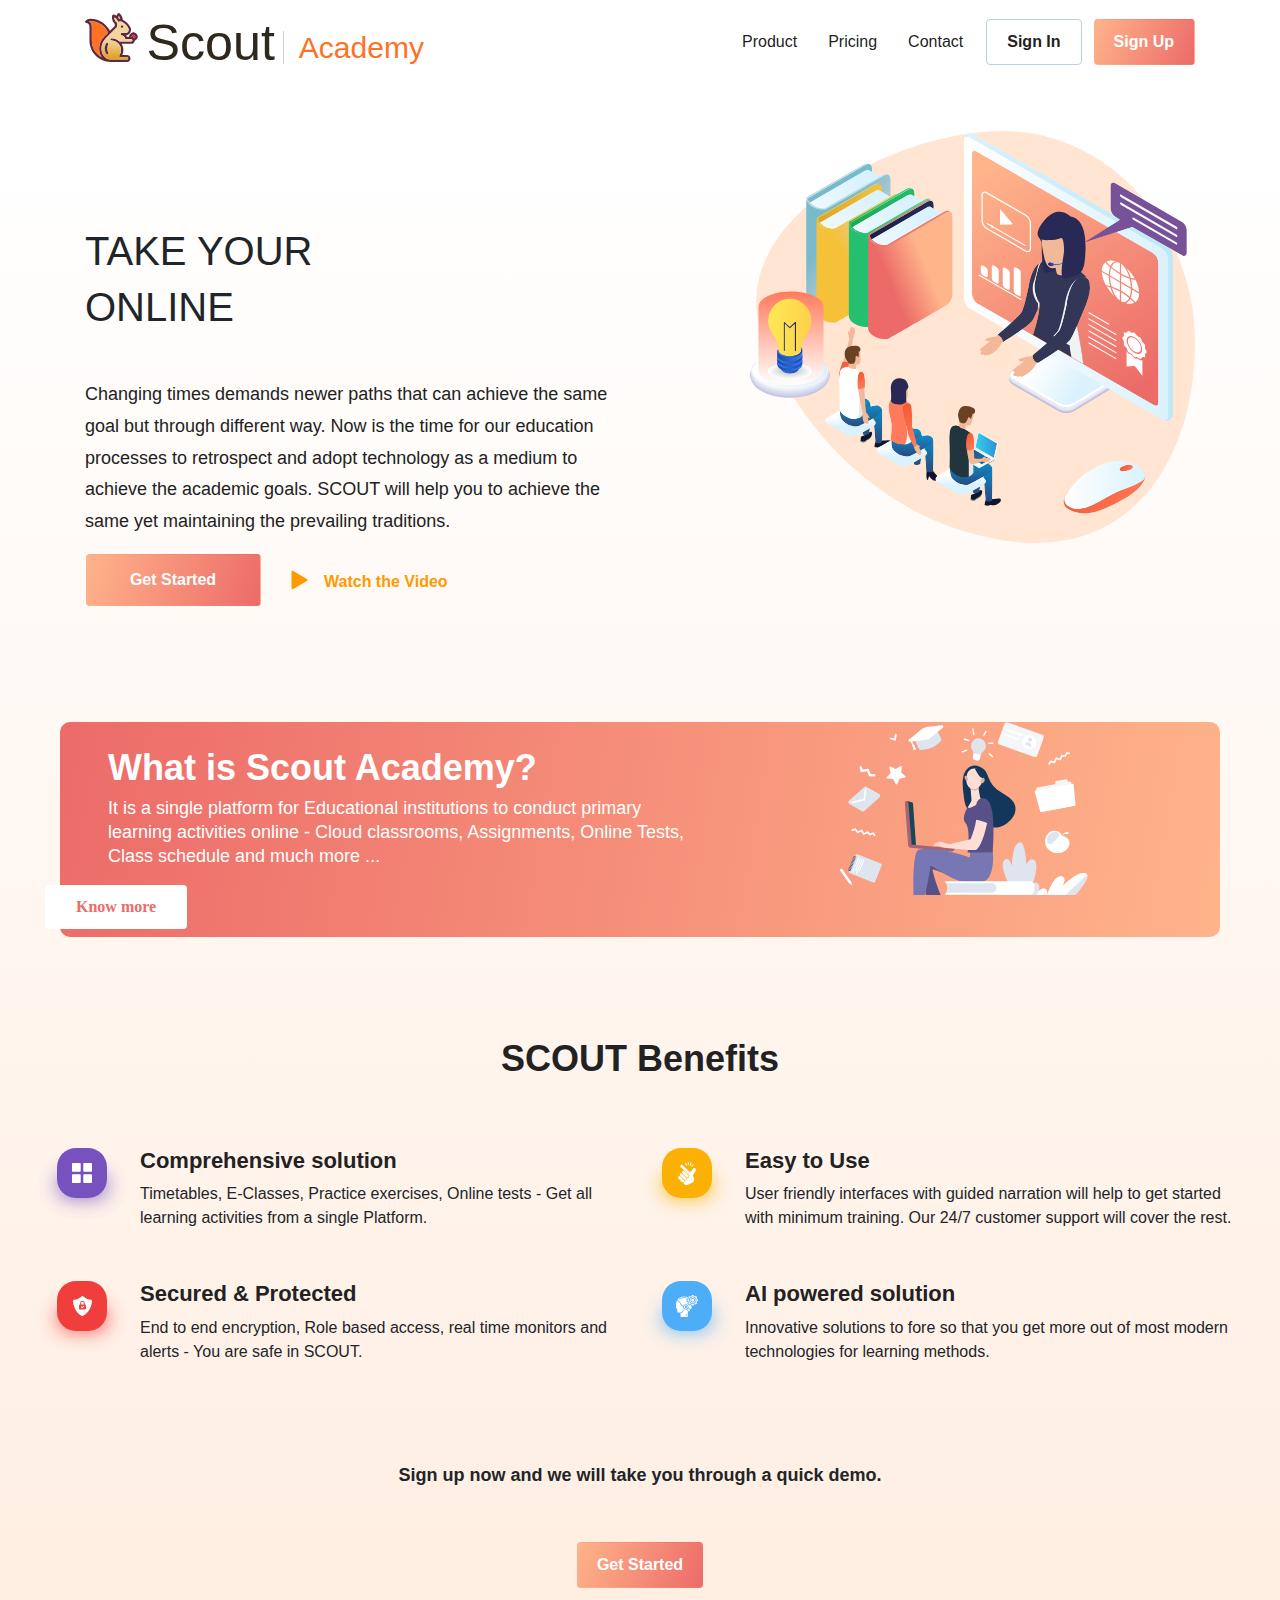
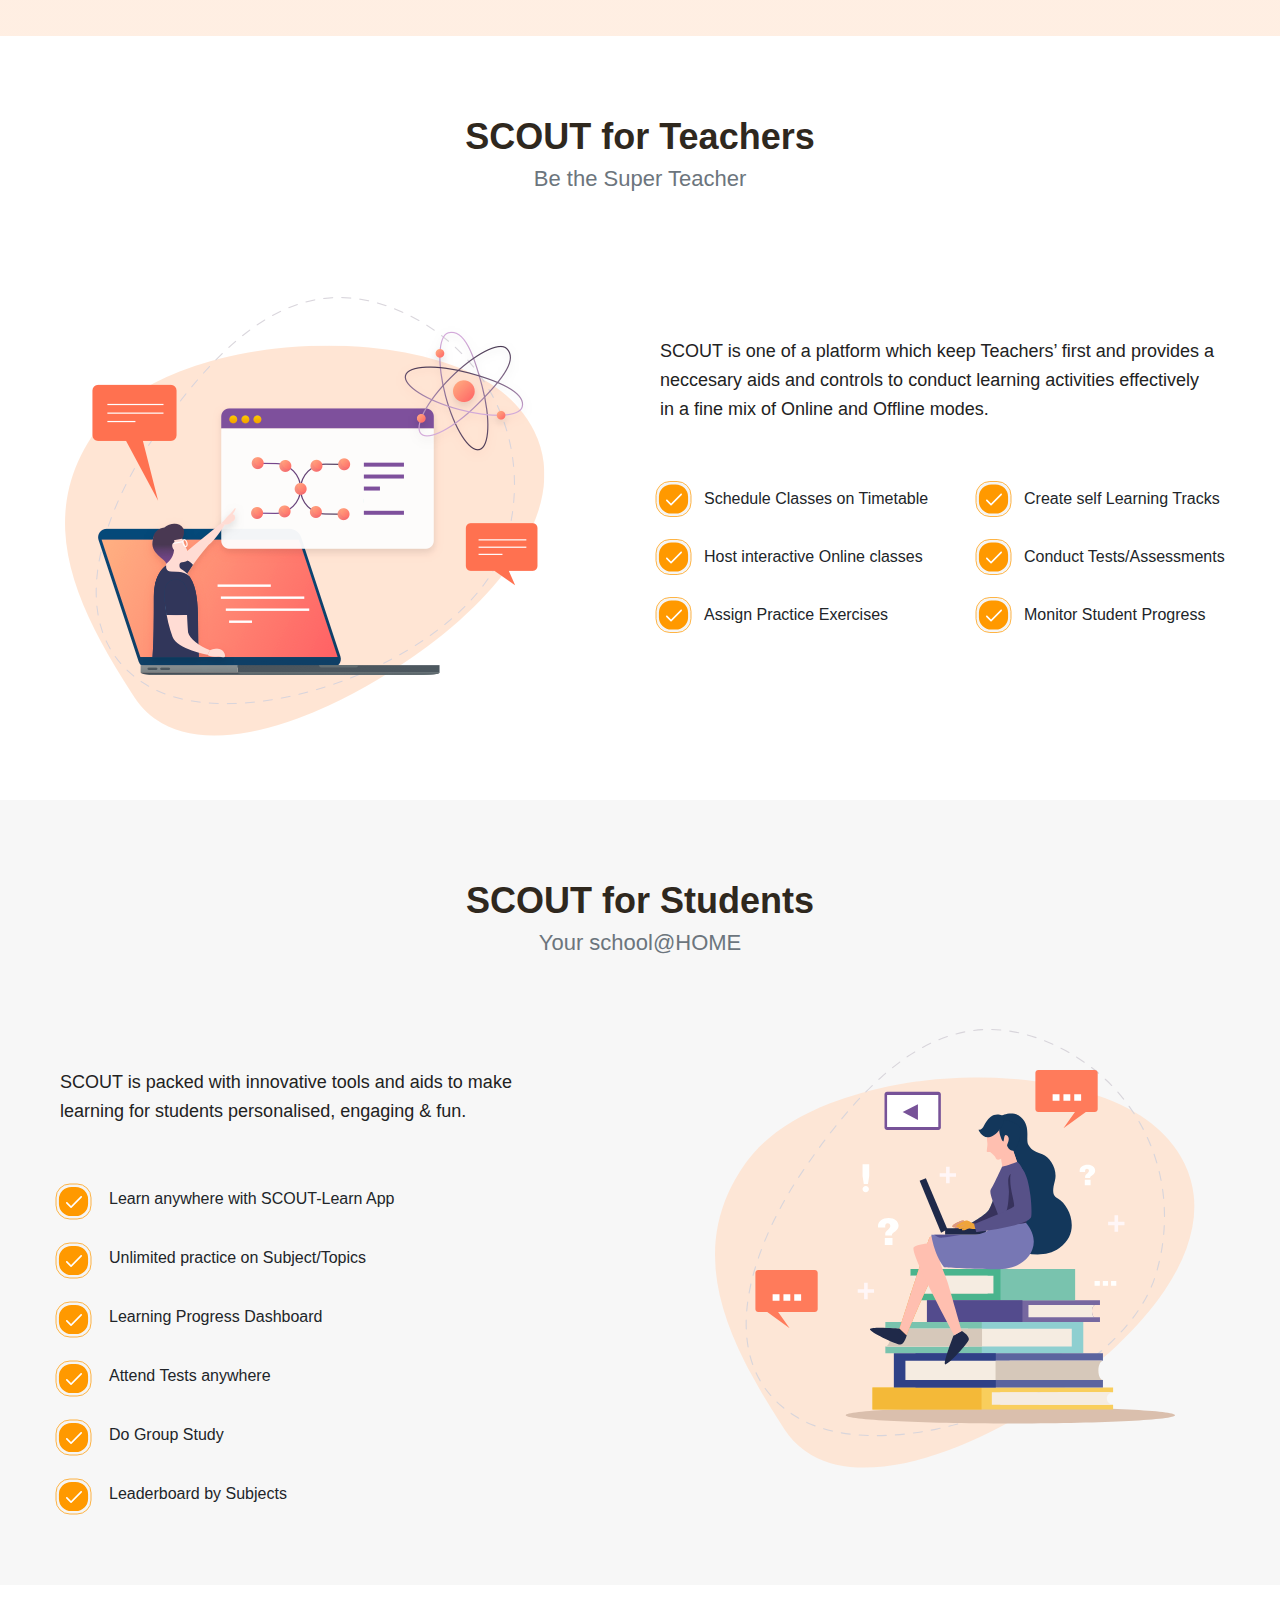
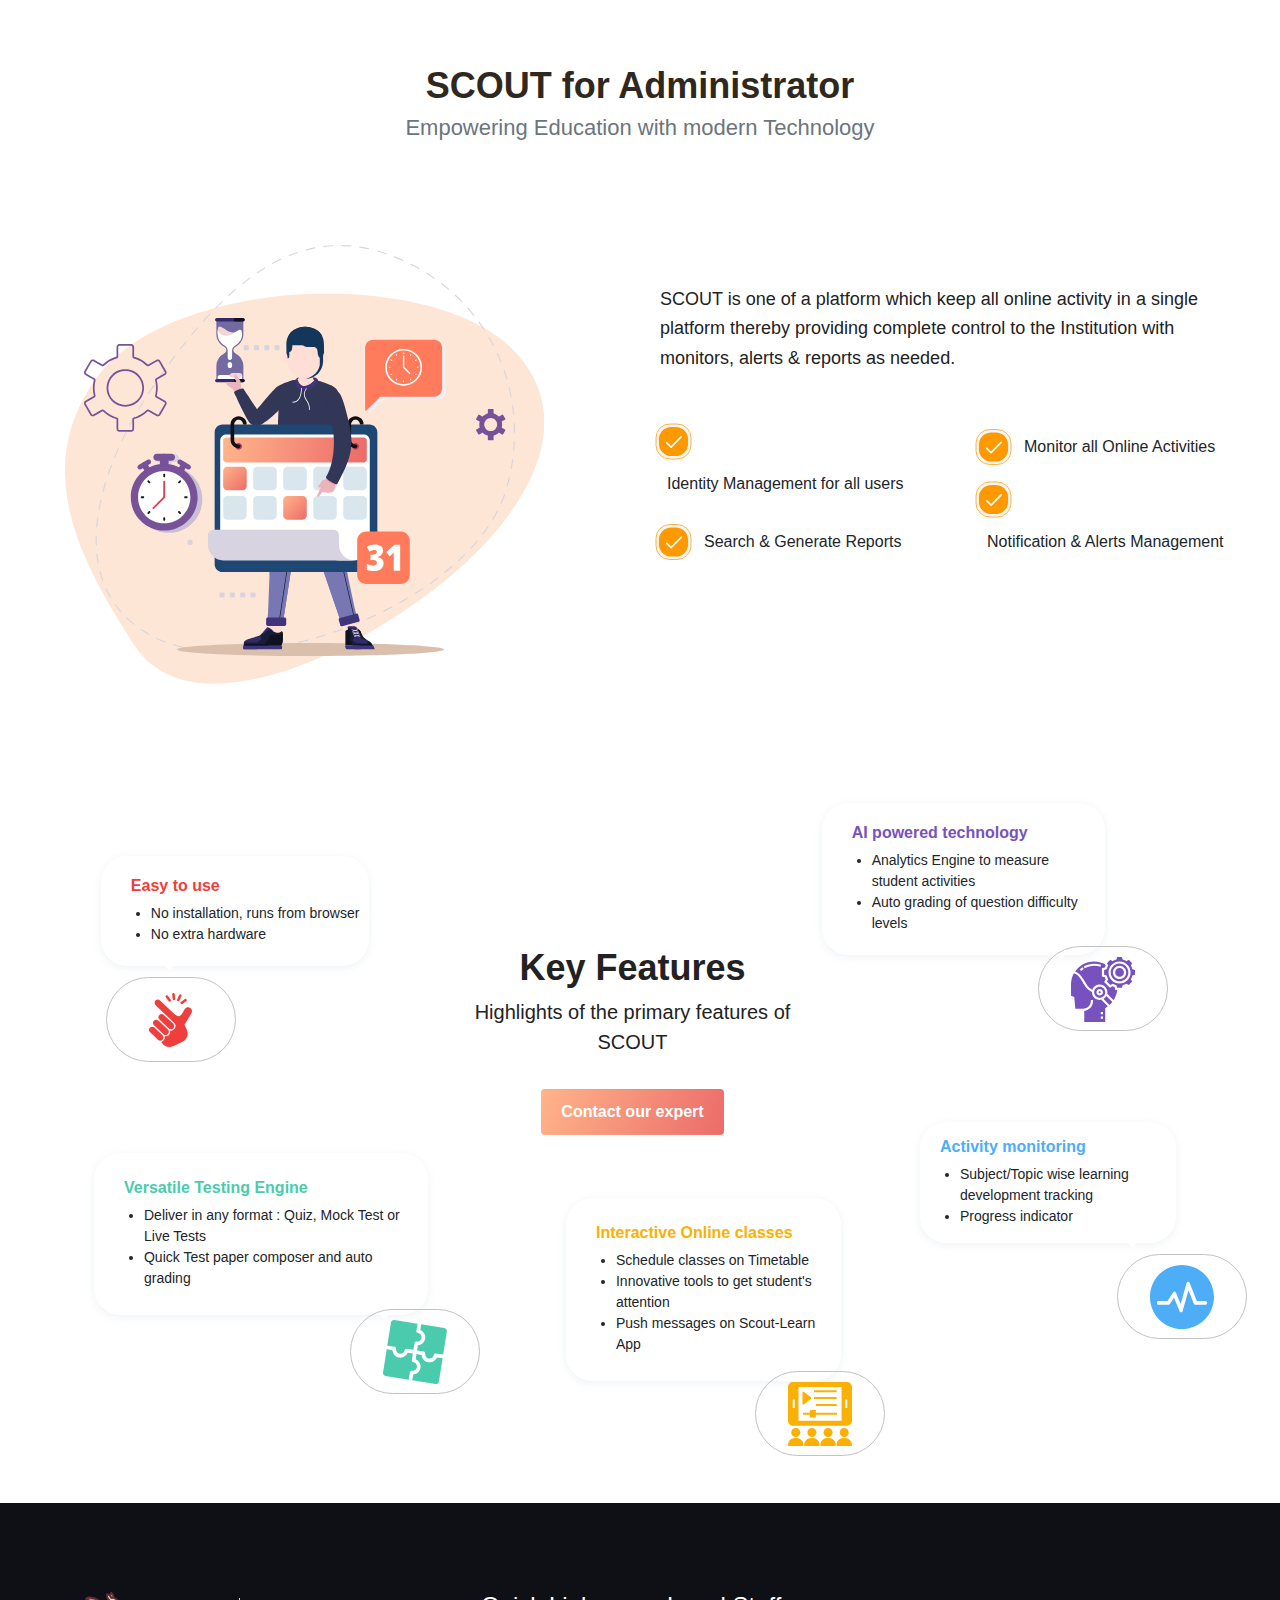
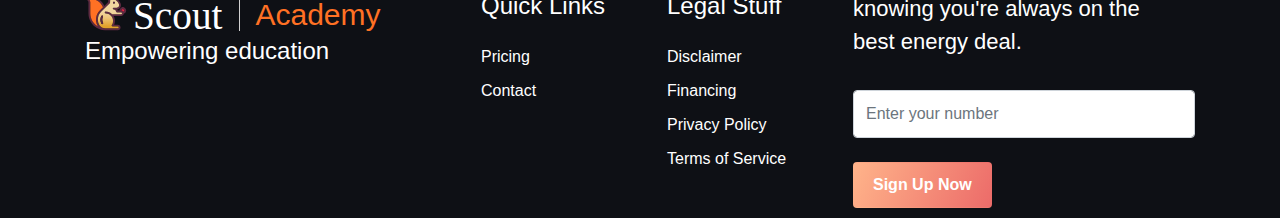
==== index.html @ 5411a320 "Small chnages" ====
<html lang="en">

<head>

  <meta charset="utf-8">
  <meta name="viewport" content="width=device-width, initial-scale=1">
  <link rel="stylesheet" href="https://maxcdn.bootstrapcdn.com/bootstrap/4.4.1/css/bootstrap.min.css">
  <link rel="stylesheet" href="./assets/css/style.css">


  <link rel="stylesheet" href="https://cdnjs.cloudflare.com/ajax/libs/font-awesome/5.13.0/css/all.min.css">
  <!-- <link href="https://fonts.googleapis.com/css?family=Josefin+Sans:100,300,400,600,700&display=swap" rel="stylesheet"> -->
  <link href="https://fonts.googleapis.com/css2?family=Open+Sans&display=swap" rel="stylesheet">
  <link rel="icon" href="./assets/images/logo.svg" type="image/x-icon">
  <script src="https://ajax.googleapis.com/ajax/libs/jquery/3.4.1/jquery.min.js"></script>
  <script src="https://cdnjs.cloudflare.com/ajax/libs/popper.js/1.16.0/umd/popper.min.js"></script>
  <script src="https://maxcdn.bootstrapcdn.com/bootstrap/4.4.1/js/bootstrap.min.js"></script>
  <script src="assets/js/index.js"></script>
  <title>Scout Academy</title>

</head>

<body>
  <div class="container-fluide" contact.html>
    <!-- <nav section start> -->
    <nav class=" navbar navbar-expand-md navbar-light bg-white sticky-top " id="navbar-example2">
      <div class="container">
        <a class="navbar-brand" href="index.html">
          <img class="logo" src="./assets/images/logo.svg">

          <div class="brand-name">Academy</div>
        </a>
        <button class="navbar-toggler" type="button" data-toggle="collapse" data-target="#navbarSupportedContent" aria-controls="navbarSupportedContent" aria-expanded="false" aria-label="Toggle navigation">
          <span class="navbar-toggler-icon"></span>
        </button>
        <div class="collapse navbar-collapse justify-content-end" id="navbarSupportedContent">
          <ul class="navbar-nav text-right">
            <li class="nav-item active">
              <a class="nav-link" href="#">Product</a>
            </li>
            <li class="nav-item active">
              <a class="nav-link" href="#">Pricing</a>
            </li>
            <li class="nav-item active">
              <a class="nav-link" href="contact.html">Contact</a>
            </li>
          </ul>
          <button class="btn btn-sign-in navbar-btn">Sign In</button>
          <button class="btn btn-sign-up navbar-btn">Sign Up</button>
        </div>
      </div>
    </nav>
    <!-- <end of nav section> -->
    <!-- <start of intro> -->
    <section class="online-education-section bg pt-md-5 w-100">
      <div class="container ">
        <div class="row intro-background">
          <div class="col-sm-12 col-md-7 mb-sm-4 pb-sm-4">
            <div class="mt-md-5 mr-md-3 pt-5">
              <h1 class="hedline-container">
                <span class="headline">
                  TAKE YOUR
                  <div class="slidingVertical">
                    <span>CLASSES</span>
                    <span>TEACHERS</span>
                    <span >STUDENTS</span>
                    <span >TESTS</span>
                    <span >ASSESSMENTS</span>
                  </div>

                </span>
              </h1>
              <h1>ONLINE</h1>
              <p class="mt-5  intro-paragraph">
                Changing times demands newer paths that can achieve the
                same goal but through different way. Now is the time for
                our education processes to retrospect and adopt technology
                as a medium to achieve the academic goals.
                SCOUT will help you to achieve the same yet maintaining the
                prevailing traditions.
              </p>
              <div class="row video-link pb-5">
                <button class="btn btn-started navbar-btn ml-3">Get Started</button>
                <img class="play-btn" src="./assets/images/play.svg" alt="...">
                <a class="orange-text pl-3 pt-3" href="#">Watch the Video</a>
              </div>
            </div>

          </div>
          <div class="col-sm-12 col-md-5 ">
            <img class="w-100" src="./assets/images/intro.svg" alt="...">
          </div>
        </div>
      </div>
      <div class="scout-wide-card">
        <div class="row w-100">
          <div class="col-sm-7 col-md-7 pb-2">
            <h4 class="pt-4 heading pl-5">What is Scout Academy?</h4>
            <div class="description pl-5">
              It is a single platform for Educational institutions to conduct primary learning activities online - Cloud classrooms, Assignments, Online Tests, Class schedule and much more ...
            </div>
            <div class="row  pt-3">
              <span></span>
              <button class="btn btn-pricing navbar-btn">Know more</button>
            </div>
          </div>
          <div class="col-sm-5 col-md-5  work-image">
            <img class="center-img" src="./assets/images/work.svg" alt="...">
          </div>
        </div>
      </div>
      <div class="key-benefits">
        <h3 class="key-header">SCOUT Benefits</h3>
        <div class="row w-100 p-50">
          <div class="col-md-6 col-sm-12">
            <div class="row benefits">
              <div class="span4">
                <img class="img-left " src="./assets/images/icon1.svg" alt="..." />
                <div class="content-heading">
                  <h3>Comprehensive solution </h3>
                </div>
                <p>Timetables, E-Classes, Practice exercises, Online tests - Get all learning activities from a single Platform.</p>
              </div>
            </div>
            <div class="row  benefits">
              <div class="span4">
                <img class="img-left" src="./assets/images/icon2.svg" alt="..." />
                <div class="content-heading">
                  <h3>Secured & Protected</h3>
                </div>
                <p>End to end encryption, Role based access, real time monitors and alerts - You are safe in SCOUT.</p>
              </div>
            </div>
          </div>
          <div class="col-md-6 col-sm-12">
            <div class="row benefits">
              <div class="span4">
                <img class="img-left" src="./assets/images/icon3.svg" alt="..." />
                <div class="content-heading">
                  <h3>Easy to Use</h3>
                </div>
                <p>User friendly interfaces with guided narration will help to get started with minimum training. Our 24/7 customer support will cover the rest.</p>
              </div>
            </div>
            <div class="row benefits">
              <div class="span4">
                <img class="img-left" src="./assets/images/icon4.svg" alt="..." />
                <div class="content-heading">
                  <h3>AI powered solution</h3>
                </div>
                <p>Innovative solutions to fore so that you get more out of most modern technologies for learning methods.</p>
              </div>
            </div>
          </div>
        </div>

      </div>
      <div class="text-center">
        <h5 class="one-liner">Sign up now and we will take you through a quick demo.</h5>
      </div>
      <div class="pt-5 pb-5 text-center">
        <button class="btn btn-sign-up border-right-0">Get Started</button>
      </div>
    </section>
    <!-- <end of intro> -->
    <!-- <start of scout for teachers> -->
    <section class="scout-for-teacher p-t-5 w-100 p-b-5">
      <h2 class="section-headline">SCOUT for Teachers</h2>
      <h2 class="text-center text-muted tagline">Be the Super Teacher</h2>
      <div class="align-center pt-5">
        <div class="row pt-5 w-100">
          <div class="col-sm-6 col-md-6 ">
            <img class="stat-img" src="./assets/images/teacher.png" alt="...">
          </div>
          <div class="col-sm-6 col-md-6 ">
            <div class="row">
              <div class="stat-desc">
                SCOUT is one of a platform which keep Teachers’ first and provides a <br />
                neccesary aids and controls to conduct learning activities effectively <br />
                in a fine mix of Online and Offline modes.
              </div>
            </div>

            <div class="row">
              <div class="col-sm-6 col-md-6">
                <div class="row text-center features">
                  <img src="./assets/images/tick.svg" alt="...">
                  <div class="features-prop">Schedule Classes on Timetable</div>
                </div>
                <div class="row text-center features">
                  <img src="./assets/images/tick.svg" alt="...">
                  <div class="features-prop">Host interactive Online classes</div>
                </div>
                <div class="row text-center features">
                  <img src="./assets/images/tick.svg" alt="...">
                  <div class="features-prop">Assign Practice Exercises</div>
                </div>
              </div>
              <div class="col-sm-6 col-md-6">
                <div class="row text-center features">
                  <img src="./assets/images/tick.svg" alt="...">
                  <div class="features-prop">Create self Learning Tracks</div>
                </div>
                <div class="row text-center features">
                  <img src="./assets/images/tick.svg" alt="...">
                  <div class="features-prop">Conduct Tests/Assessments </div>
                </div>
                <div class="row text-center features">
                  <img src="./assets/images/tick.svg" alt="...">
                  <div class="features-prop">Monitor Student Progress</div>
                </div>
              </div>
              </div>
              </br>

            </div>
          </div>
        </div>
    </section>
    <!-- <end of scout for> -->
    <!-- <start scout for student> -->
    <section class="scout-for-student p-t-5 w-100 p-b-5">
      <h2 class="section-headline">SCOUT for Students</h2>
      <h2 class="text-center text-muted tagline">Your school@HOME</h2>
      <div class="align-center pt-3">
        <div class="row pt-5 pl-40 w-100">

          <div class="col-sm-6 col-md-6 ">
            <div class="row">
              <div class="stat-desc">
                SCOUT is packed with innovative tools and aids to make <br />
                learning for students personalised, engaging & fun.
              </div>
            </div>

            <div class="row">
              <div class="col-sm-12 col-md-8">
                <div class="row text-center features">
                  <img src="./assets/images/tick.svg" alt="...">
                  <div class="student-prop">Learn anywhere with SCOUT-Learn App</div>
                </div>
                <div class="row text-center features">
                  <img src="./assets/images/tick.svg" alt="...">
                  <div class="student-prop">Unlimited practice on Subject/Topics</div>
                </div>
                <div class="row text-center features">
                  <img src="./assets/images/tick.svg" alt="...">
                  <div class="student-prop">Learning Progress Dashboard</div>
                </div>
              </div>
              <div class="col-sm-12 col-md-8">
                <div class="row text-center features">
                  <img src="./assets/images/tick.svg" alt="...">
                  <div class="student-prop">Attend Tests anywhere</div>
                </div>
                <div class="row text-center features">
                  <img src="./assets/images/tick.svg" alt="...">
                  <div class="student-prop">Do Group Study</div>
                </div>
                <div class="row text-center features">
                  <img src="./assets/images/tick.svg" alt="...">
                  <div class="student-prop">Leaderboard by Subjects</div>
                </div>
              </div>

            </div>
          </div>
          <div class="col-sm-6 col-md-6 ">
            <img class="stat-img" src="./assets/images/student.svg" alt="...">
          </div>
        </div>
    </section>
    <!-- <end of scout for student> -->
    <!-- <scout for admin> -->
    <section class="scout-for-admin p-t-5 w-100 p-b-5">
      <h2 class="section-headline">SCOUT for Administrator</h2>
      <h2 class="text-center text-muted tagline">Empowering Education with modern Technology</h2>
      <div class="align-center pt-5">
        <div class="row pt-5 w-100">
          <div class="col-sm-6 col-md-6 ">
            <img class="stat-img" src="./assets/images/admin.svg" alt="...">
          </div>
          <div class="col-sm-6 col-md-6 ">
            <div class="row">
              <div class="stat-desc">
                SCOUT is one of a platform which keep all online activity in a single <br />
                platform thereby providing complete control to the Institution with<br />
                monitors, alerts & reports as needed.
              </div>
            </div>

            <div class="row">
              <div class="col-sm-6 col-md-6">
                <div class="row text-center features">
                  <img src="./assets/images/tick.svg" alt="...">
                  <div class="features-prop">Identity Management for all users</div>
                </div>
                <div class="row text-center features">
                  <img src="./assets/images/tick.svg" alt="...">
                  <div class="features-prop">Search & Generate Reports</div>
                </div>

              </div>
              <div class="col-sm-6 col-md-6">
                <div class="row text-center features">
                  <img src="./assets/images/tick.svg" alt="...">
                  <div class="features-prop">Monitor all Online Activities</div>
                </div>
                <div class="row text-center features">
                  <img src="./assets/images/tick.svg" alt="...">
                  <div class="features-prop">Notification & Alerts Management</div>
                </div>
              </div>
            </div>
          </div>
        </div>
    </section>
    <!-- <end of scout for admin> -->
    <!-- <desktop key feature> -->
    <section class="feature-area  d-none d-lg-block d-xl-block">
      <div class="features-background">
        <div class="row w-100 border1">
          <div class="col-sm-4 col-md-4 position-relative">
            <div class="row">
              <div class="feature1">
                <h6 class="head1">Easy to use</h6>
                <ul class="f-14">
                  <li>No installation, runs from browser</li>
                  <li>No extra hardware</li>
                </ul>
                <div class="speech-bubble-ls-arrow"></div>
              </div>
            </div>
            <div class="oval1">
              <img class="img-brain" src="./assets/images/logic.svg" alt="...">
            </div>
          </div>
          <div class="col-sm-4 col-md-4 position-relative">
            <div class="demo">
              <h3 class="demo-header">Key Features</h3>
              <p class="demo-para">Highlights of the primary features of SCOUT</p>
              <div class="pt-3">
                <button class="btn btn-sign-up border-right-0 ">Contact our expert</button>
              </div>
            </div>
          </div>
          <div class="col-sm-4 col-md-4 position-relative">
            <div class="row">
              <div class="feature2">
                <h6 class="head2">AI powered technology</h6>
                <ul class="f-14">
                  <li>Analytics Engine to measure student activities</li>
                  <li>Auto grading of question difficulty levels</li>
                </ul>
                <div class="speech-bubble-ds-arrow"></div>
              </div>
            </div>
            <div class="oval2">
              <img class="oval-img" src="./assets/images/brain.svg" alt="...">
            </div>
          </div>
        </div>
        <div class="row w-100 border1">
          <div class="col-sm-4 col-md-4 position-relative">
            <div class="row">
              <div class="feature3">
                <h6 class="head3">Versatile Testing Engine</h6>
                <ul class="f-14">
                  <li>Deliver in any format : Quiz, Mock Test or Live Tests</li>
                  <li>Quick Test paper composer and auto grading</li>
                </ul>
                <div class="speech-bubble-ds-arrow"></div>
              </div>
            </div>
            <div class="oval3">
              <img class="oval-img" src="./assets/images/puzzle.svg" alt="...">
            </div>
          </div>
          <div class="col-sm-4 col-md-4 position-relative">
            <div class="row">
              <div class="feature4">
                <h6 class="head4">Interactive Online classes</h6>
                <ul class="f-14">
                  <li>Schedule classes on Timetable</li>
                  <li>Innovative tools to get student's attention</li>
                  <li>Push messages on Scout-Learn App</li>
                </ul>
                <div class="speech-bubble-ds-arrow"></div>
              </div>
            </div>
            <div class="oval4">
              <img class="oval-img" src="./assets/images/class.svg" alt="...">
            </div>
          </div>
          <div class="col-sm-4 col-md-4 position-relative">
            <div class="row">
              <div class="feature5">
                <h6 class="head5">Activity monitoring</h6>
                <ul class="f-14">
                  <li>Subject/Topic wise learning development tracking</li>
                  <li>Progress indicator</li>
                </ul>
                <div class="speech-bubble-ds-arrow"></div>
              </div>
            </div>
            <div class="oval5">
              <img class="oval-img" src="./assets/images/monitor.svg" alt="...">
            </div>
          </div>
        </div>

      </div>
    </section>
    <!-- <end of desktop key feature"> -->
    <!-- <only for mobile view> -->
    <section class="feature-area pb-5 d-lg-none d-xl-none">
      <div class="key-features-background">
        <div class="row w-100">
          <div class="col-sm-12 col-md-12">
            <h3 class="demo-header text-center p-4">Key Features</h3>
            <p class="content-para">Highlights of the primary features of SCOUT</p>
            <div>
              <button class="btn btn-sign-up btn-align border-right-0 ">Contact our expert</button>
            </div>
            <div class="row properties">
              <div class="col-sm-12">
                <img class="img-brain" src="./assets/images/logic.svg" alt="...">
              </div>
              <div class="col-sm-12">
                <h6 class="head1 text-center">Easy to use</h6>
                <ul class="">
                  <li>No installation, runs from browser</li>
                  <li>No extra hardware</li>
                  <li>24/7 Online support</li>
                </ul>
              </div>
            </div>
            <div class="row properties">
              <div class="col-sm-12">
                <img class="img-brain" src="./assets/images/puzzle.svg" alt="...">
              </div>
              <div class="col-sm-12">
                <h6 class="head3 text-center">Versatile Testing Engine</h6>
                <ul>
                  <li>Multi-format tests : Quiz, Mock, Live</li>
                  <li>Quick Test paper composer</li>
                  <li>Auto grading of Tests</li>
                </ul>
              </div>
            </div>
            <div class="row properties">
              <div class="col-sm-12">
                <img class="img-brain" src="./assets/images/class.svg" alt="...">
              </div>
              <div class="col-sm-12">
                <h6 class="head4 text-center">Comprehensive Online classes</h6>
                <ul>
                  <li>Schedule classes on Timetable</li>
                  <li>Class reminders</li>
                  <li>Attention monitoring</li>
                  <li>End to End encryption</li>
                </ul>
              </div>
            </div>
            <div class="row properties">
              <div class="col-sm-12">
                <img class="img-brain" src="./assets/images/monitor.svg" alt="...">
              </div>
              <div class="col-sm-12">
                <h6 class="head5 text-center">Activity monitoring</h6>
                <ul>
                  <li>Student Activity Monitor</li>
                  <li>Progress indicator</li>
                  <li>Alerts on Updates</li>
                </ul>
              </div>
            </div>
            <div class="row properties">
              <div class="col-sm-12">
                <img class="img-brain" src="./assets/images/brain.svg" alt="...">
              </div>
              <div class="col-sm-12">
                <h6 class="head2 text-center">AI powered technology</h6>
                <ul>
                  <li>Analytics Engine to measure student activities</li>
                  <li>Auto grading of question difficulty levels</li>
                </ul>
              </div>
            </div>

          </div>
        </div>
      </div>
    </section>
    <!-- <end of mobile view key feature> -->
    <!-- <footer section> -->
    <section class="footer">
      <div class="footer-background">
        <div class="container">
          <div class="row footer-row">
            <div class="col-sm-4 col-md-4 pb-3">
              <img src="./assets/images/footer-logo.svg" alt="...">
              <div class="footer-brand-name">Academy</div>
              <h4 class="text-white ">Empowering education</h4>
            </div>
            <div class="col-sm-8 col-md-8">
              <div class="row pl-3">
                <div class="col-sm-4 col-md-3">
                  <h4 class="text-white ">Quick Links</h4>
                  <ul class="list-group mt-4">
                    <li class=" d-flex  align-items-center text-white footer-link">
                      <a href="index.html">Pricing</a>
                    </li>
                    <li class=" d-flex  align-items-center text-white footer-link">
                      <a href="index.html">Contact</a>
                    </li>
                  </ul>
                </div>
                <div class="col-sm-4 col-md-3">
                  <h4 class="text-white ">Legal Stuff</h4>
                  <ul class="list-group mt-4">
                    <li class=" d-flex  align-items-center text-white footer-link">
                      <a href="index.html">Disclaimer</a>
                    </li>
                    <li class=" d-flex  align-items-center text-white footer-link">
                      <a href="index.html">Financing</a>
                    </li>
                    <li class=" d-flex  align-items-center text-white footer-link">
                      <a href="index.html">Privacy Policy</a>
                    </li>
                    <li class=" d-flex  align-items-center text-white footer-link">
                      <a href="index.html">Terms of Service</a>
                    </li>

                  </ul>
                </div>
                <div class="col-sm-4 col-md-6">
                  <p class="text-white footer-quote">
                    knowing you're always on the
                    <br />
                    best energy deal.
                  </p>
                  <div class="pt-3">
                    <input type="text" id="number" name="phone_no" class="form-control " maxlength="10" pattern="[7-9]{1}[0-9]{9}" placeholder="Enter your number" required="">
                  </div>
                  <div class="pt-4">
                    <button class="btn btn-sign-up border-right-0">Sign Up Now</button>
                  </div>
                </div>
              </div>
            </div>

          </div>
        </div>

      </div>
    </section>
    <!-- <end of footer section> -->
  </div>
  <!-- <end of container fluid> -->
</body>


</html>
---- assets/css/style.css ----
.overflow {
  .overflow-x: hidden;
}

.logo {
  height: 50px;
  object-fit: contain;
  /* padding-left: 164px; */
}

.brand-name {
  font-weight: normal;
  font-size: 30px;
  color: #ff7124;
  display: inline;
  vertical-align: text-top;
  padding-left: 15px;
  border-left: 1px solid #d0d0d0;

}

.nav-item {
  padding-right: 15px;
  color: #222222;
  font-size: 16px;
}

.nav-item a:hover {
  font-weight: bold;
  border-bottom: 2.5px solid #ee7b6f;
  border-radius: 1.5px;
}
.headline{
  font-size: 2.5rem;
}
/* .slidingVertical {
  display: inline-block;
  text-align: left;
  position: relative;
} */
.slidingVertical{
	display: inline;
	text-indent: 8px;
}
.rolled {
  animation: topToBottom 10s linear infinite 0s;
  /* animation-duration: 10s; */
  transition-timing-function: linear;
  color: #ff7124;
}
.unrolled {
  animation: topToBottom 10s linear infinite 0s;
  display: none;
  transition-timing-function: linear;
}

.slidingVertical span{
	animation: topToBottom 12.5s linear infinite 0s;
	-ms-animation: topToBottom 12.5s linear infinite 0s;
	-webkit-animation: topToBottom 12.5s linear infinite 0s;
	color: #ff7124;
	opacity: 0;
	overflow: hidden;
	position: absolute;
}
.slidingVertical span:nth-child(2){
	animation-delay: 2.5s;
	-ms-animation-delay: 2.5s;
	-webkit-animation-delay: 2.5s;
}
.slidingVertical span:nth-child(3){
	animation-delay: 5s;
	-ms-animation-delay: 5s;
	-webkit-animation-delay: 5s;
}
.slidingVertical span:nth-child(4){
	animation-delay: 7.5s;
	-ms-animation-delay: 7.5s;
	-webkit-animation-delay: 7.5s;
}
.slidingVertical span:nth-child(5){
	animation-delay: 10s;
	-ms-animation-delay: 10s;
	-webkit-animation-delay: 10s;
}

/*topToBottom Animation*/
@-moz-keyframes topToBottom{
	0% { opacity: 0; }
	5% { opacity: 0; -moz-transform: translateY(-50px); }
	10% { opacity: 1; -moz-transform: translateY(0px); }
	25% { opacity: 1; -moz-transform: translateY(0px); }
	30% { opacity: 0; -moz-transform: translateY(50px); }
	80% { opacity: 0; }
	100% { opacity: 0; }
}
@-webkit-keyframes topToBottom{
	0% { opacity: 0; }
	5% { opacity: 0; -webkit-transform: translateY(-50px); }
	10% { opacity: 1; -webkit-transform: translateY(0px); }
	25% { opacity: 1; -webkit-transform: translateY(0px); }
	30% { opacity: 0; -webkit-transform: translateY(50px); }
	80% { opacity: 0; }
	100% { opacity: 0; }
}
@-ms-keyframes topToBottom{
	0% { opacity: 0; }
	5% { opacity: 0; -ms-transform: translateY(-50px); }
	10% { opacity: 1; -ms-transform: translateY(0px); }
	25% { opacity: 1; -ms-transform: translateY(0px); }
	30% { opacity: 0; -ms-transform: translateY(50px); }
	80% { opacity: 0; }
	100% { opacity: 0; }
}
.btn-sign-in {
  padding: 10px 20px;
  /* height: 46px; */
  border-radius: 4px;
  border: solid 1px #bcd0e5;
  font-weight: 600;
  font-size: 16px;
  color: #222222;
  margin-right: 12px;
  text-align: center;
}

.btn-sign-up {
  padding: 10px 20px;
  /* height: 46px; */
  border-radius: 4px;
  color: #ffffff;
  font-size: 16px;
  font-weight: 600;
  background-image: linear-gradient(113deg, #ffb48a, #ec6b69 100%);
  border-left: unset;
}

.btn-sign-up:hover {
  color: #ffffff;
}

.intro {
  font-size: 40px;
  font-weight: bold;
  font-stretch: normal;
  font-style: normal;
  line-height: 1.35;
  letter-spacing: normal;
  color: #222222
}

.intro-paragraph {
  font-size: 18px;
  line-height: 1.76;
  color: #222222;
  width: 85%;
}

.font-18 {
  font-size: 18px;
}

.btn-started {
  width: 175px;
  height: 52px;
  border-radius: 4px;
  background-image: linear-gradient(107deg, #ffb48a, #ec6b69);
  color: #ffffff;
  text-align: center;
  border-left: unset;
  font-weight: 600;
}

.play-btn {
  padding-left: 30px;
}

.orange-text {
  color: #ff9900;
  font-size: 16px;
  font-weight: 600;
}

.video-link a {
  color: #ff9900;
}

.w-100 {
  width: 100%
}

.intro-background {
  padding-bottom: 20px;
}

.bg {
  background-image: linear-gradient(0deg, rgba(255, 229, 210, 0.63) 4%, rgba(255, 244, 229, 0) 96%);
}

.scout-wide-card {
  border-radius: 10px;
  background-image: linear-gradient(280deg, #ffb48a, #ec6b69);
  margin: 0 60px;
}

.p-md-106 {
  padding: 0 106px;
  width: 100%;
}

.heading {
  font-size: 36px;
  font-weight: 800;
  color: #ffffff;
}

.description {
  font-size: 18px;
  color: #ffffff;
  line-height: 1.33;
  font-weight: normal;
}

.short-desc {
  color: #ffffff;
  font-size: 18px;
  font-weight: 600;
  padding-left: 3.75rem;
  padding-top: 0.5rem;
}

.btn-pricing {
  /* height: 44px; */
  padding: 12px 30px;
  font-family: OpenSans;
  font-size: 16px;
  font-weight: bold;
  font-stretch: normal;
  font-style: normal;
  line-height: normal;
  letter-spacing: normal;
  color: #ec6c69;
  background-color: #ffffff;
}

.center-img {
  display: block;
  margin-left: auto;
  margin-right: auto;
  width: 55%;
}

.pt-15 {
  padding-top: 15rem;
}
.tagline{
  font-size: 22px;
}
.section-headline {
  font-size: 36px;
  font-weight: bold;
  font-stretch: normal;
  font-style: normal;
  line-height: normal;
  letter-spacing: normal;
  text-align: center;
  color: #2f281e;
}

.align-center {
  text-align: center;
}

.switch {
  position: relative;
  display: inline-block;
  width: 441px;
  height: 41px;
  /* border-radius: 0.188rem;
  border: solid 0.063rem #b3b3b3; */
}

.switch input {
  opacity: 0;
  width: 0;
  height: 0;
  display: none;
}

.slider {
  position: absolute;
  cursor: pointer;
  top: 0;
  left: 0;
  right: 0;
  bottom: 0;
  background-color: #ffffff;
  -webkit-transition: .4s;
  transition: .4s;
  box-shadow: 0 2px 10px 0 rgba(0, 0, 0, 0.1);
  border-radius: 20.5px;
}

.slider:before {
  position: absolute;
  content: "TEACHERS";
  height: 100%;
  width: 55%;
  text-align: center;
  right: 50%;
  background-image: linear-gradient(101deg, #efbfd5, #9d61fd 100%);
  -webkit-transition: .4s;
  transition: .4s;
  color: #ffffff;
  font-size: 16px;
  font-weight: 500;
  border-radius: 20.5px;
  padding-top: 10px;
}

input:checked+.slider {
  background-color: #ffffff;
  box-shadow: 0 2px 10px 0 rgba(0, 0, 0, 0.1);
  /* box-shadow: 0 2px 10px 0 rgba(0, 0, 0, 0.1); */
}

input:focus+.slider {
  box-shadow: 0 2px 10px 0 rgba(0, 0, 0, 0.1);
}

input:checked+.slider:before {
  -webkit-transform: translateX(221px);
  -ms-transform: translateX(221px);
  transform: translateX(221px);
}

.slider:after {
  content: 'STUDENTS';
  color: black;
  display: block;
  position: absolute;
  transform: translate(50%, 50%);
  top: -1;
  left: 50%;
  font-size: 16px;
  text-align: center;
  font-family: Verdana, sans-serif;
  color: #222222;
  border-radius: 20.5px;
  font-weight: 500;
}

input:checked+.slider:after {
  content: 'STUDENTS';
  top: 0;
  left: 5%;
  font-size: 16px;
  font-weight: 500;
  border-radius: 20.5px;
}

input:checked+.slider:before {
  content: 'TEACHERS';
  color: #ffffff;
}

/* Rounded sliders */
.slider.round {
  border-radius: 20.5px;
  box-shadow: 0 2px 10px 0 rgba(0, 0, 0, 0.1);
}

.slider.round:before {
  border-radius: 20.5px;
  box-shadow: 0 2px 10px 0 rgba(0, 0, 0, 0.1);
}

.stat-desc {
  font-size: 18px;
  font-weight: 500;
  line-height: 1.63;
  letter-spacing: normal;
  color: #222222;
  text-align: left;
  padding: 40px 35px;
}

.para {
  padding-left: 20px;
  padding-top: 10px;
  font-size: 22px;
  font-weight: 500;
  color: #222222;
}

.features {
  display: flex;
  padding-left: 30px;
  padding-top: 10px;
}

.features-prop {
  padding: 12px;
  font-size: 16px;
  font-weight: 500;
}

.p-b-5 {
  padding-bottom: 5%;
}

.feature-area {
  padding-bottom: 35px;
  background-image: url('../images/gradient_1.svg');
  backgroubd-size: cover;
}

.features-background {
  /* height: 835px; */
  height: 720px;
  /*background-image: linear-gradient(179deg, rgba(255, 229, 210, 0.63) 1%, rgba(255, 244, 229, 0) 99%);*/


  padding: 0 50px;
}

.footer-background {
  background-color: #0e1015;
}

.footer-row {
  padding-top: 89px;
  padding-bottom: 10px;
}

.footer-brand-name {
  font-weight: normal;
  font-size: 30px;
  color: #ff7124;
  display: inline;
  vertical-align: top;
  padding-left: 15px;
  border-left: 1px solid #d0d0d0;
}

.footer-link {
  font-size: 16px;
  padding-bottom: 10px;
}

.footer-link a {
  color: #ffffff;
}

.footer-quote {
  font-size: 22px;
}

.form-control {
  color: #bcd0e5 !important;
  height: 3rem;
}

.border-right-0 {
  border-right: unset;
}

.border1 {
  /* border: 1px solid #222222; */
  /* padding-top: 300px; */
  height: 220px;
}

.pt340 {
  padding-top: 340px;
}

.feature1 {
  /* width: 274px; */
  border-radius: 26.5px;
  box-shadow: 0 2px 8px 0 rgba(86, 117, 146, 0.1);
  background-color: #ffffff;
  position: absolute;
  bottom: 1%;
  right: 15%;
  padding: 5px 10px;
}

.f-14 {
  font-size: 14px !important;
}

.feature2 {
  /* width: 63%; */
  border-radius: 26.5px;
  box-shadow: 0 2px 8px 0 rgba(86, 117, 146, 0.1);
  background-color: #ffffff;
  position: absolute;
  /* top: 100px; */
  top: 25%;
  right: 28%;
  padding: 5px 10px;
}

.feature3 {
  /* width: 55%; */
  border-radius: 26.5px;
    box-shadow: 0 2px 8px 0 rgba(86, 117, 146, 0.1);
    background-color: #ffffff;
    position: absolute;
    top: 84%;
    left: 15%;
    padding: 10px;
}

.feature4 {
  width: 70%;
    border-radius: 26.5px;
    box-shadow: 0 2px 8px 0 rgba(86, 117, 146, 0.1);
    background-color: #ffffff;
    position: absolute;
    top: 230px;
    left: 35%;
    padding: 10px;
}

.feature5 {
  width: 65%;
  border-radius: 26.5px;
  box-shadow: 0 2px 8px 0 rgba(86, 117, 146, 0.1);
  background-color: #ffffff;
  position: absolute;
  top: 70%;
  left: 25%;
}

.head1 {
  padding-top: 15px;
  padding-left: 20px;
  color: #f03e3d;
  font-size: 16px;
  font-weight: 600;
}

.head2 {
  padding-top: 15px;
  padding-left: 20px;
  color: #7752be;
  font-size: 16px;
  font-weight: 600;
}

.head3 {
  padding-top: 15px;
  padding-left: 20px;
  color: #4bcbad;
  font-size: 16px;
  font-weight: 600;
}

.head4 {
  padding-top: 15px;
  padding-left: 20px;
  color: #fab005;
  font-size: 16px;
  font-weight: 600;
}

.head5 {
  padding-top: 15px;
  padding-left: 20px;
  color: #4dadf7;
  font-size: 16px;
  font-weight: 600;
}

.oval1 {
  width: 130px;
  height: 85px;
  border-radius: 48.5px;
  border: solid 0.5px #c2c2c2;
  position: absolute;
  left: 18%;
  top: 104%;
}

.oval2 {
  width: 130px;
  height: 85px;
  border-radius: 48.5px;
  border: solid 0.5px #c2c2c2;
  position: absolute;
  left: 55%;
  /* top: 260px; */
  top: 90%;
}

.oval3 {
  width: 130px;
  height: 85px;
  border-radius: 48.5px;
  border: solid 0.5px #c2c2c2;
  position: absolute;
  left: 80%;
  top: 155%;
}

.oval4 {
  width: 130px;
  height: 85px;
  border-radius: 48.5px;
  border: solid 0.5px #c2c2c2;
  position: absolute;
  left: 83%;
  top: 403px;
  /* top:240%; */
}

.oval5 {
  width: 130px;
  height: 85px;
  border-radius: 48.5px;
  border: solid 0.5px #c2c2c2;
  position: absolute;
  left: 75%;
  top: 130%;
}

.oval-img {
  display: block;
  width: 50%;
  margin: auto;
  padding: 10px 0;
}

.img-brain {
  display: block;
  margin-left: auto;
  margin-right: auto;
  padding-top: 15px;
}

.demo {
  position: absolute;
  text-align: center;
  top: 90%;
}

.demo-header {
  font-size: 36px;
  font-weight: 800;
  color: #222222;
}

.demo-para {
  font-size: 20px;
  color: #222222;
  padding: 0 30px;
}

@media only screen and (max-width : 992px) {
  .logo {
    height: 30px !important;
  }

  .brand-name {
    font-size: 20px;
  }

  .btn-pricing {
    margin: auto;
    margin-top: 10px;
  }

  .switch {
    width: 85%;
  }

  .stat-img {
    width: 100%;
  }

  .scout-wide-card {
    position: unset;
    top: unset;
    margin: 0 10px !important;
    padding-bottom: 10px;
  }

  .play-btn {
    padding-left: 10px;
  }
  .span4{
    text-align: center;
  }
  .span4 .img-left {
    float: unset !important;
    display: block;
    margin: 0 auto;
  }
  .pl-40{
    padding-left: unset !important;
  }
  .contact-sec{
    margin: 0 10px;
  }
  .feedback-link{
    padding-left: 10px !important;
    padding-right:  10px !important;
  }
}

.pt-10 {
  padding-top: 10rem;
}

.content-para {
  font-size: 20px;
  color: #222222;
  /* padding: 0 30px; */
  text-align: left;
  padding-left: 50px;
}

.key-features-background {
  background-image: linear-gradient(179deg, rgba(255, 229, 210, 0.63) 1%, rgba(255, 244, 229, 0) 99%);
}

.btn-align {
  display: block;
  margin: 0 auto;
}

.p-50 {
  padding-left: 50px;
  padding-top: 50px;
  padding-bottom: 50px;
  padding-right: 20px;
}

.p-t-5 {
  padding-top: 5rem;
}

.key-benefits {
  padding-top: 90px;
}

.key-header {
  text-align: center;
  padding: 10px;
  font-size: 36px;
  font-weight: 800;
  color: #222222;
}

.span4 {
  padding-bottom: 35px;
}

.span4 img {
  margin-right: 10px;
}

.span4 .img-left {
  float: left;
}

.content-heading h3 {
  font-size: 22px;
  font-weight: 600;
  color: #222222;
}

.content-heading p {
  font-size: 16px;
  color: #222222;
}

.one-liner {
  font-size: 18px;
  font-weight: 600;
}

.scout-for-student {
  background-color: #f7f7f7;
}

.student-prop {
  font-size: 16px;
  font-weight: 500;
  padding-top: 10px;
  padding-left: 17px;
  padding-bottom: 15px;
}

.pl-40 {
  padding-left: 40px;
}


.speech-bubble-ds-arrow {
    border-left: 21px solid transparent;
    /* border-top: 20px solid rgba(0, 0, 0, 0.2); */
    bottom: -25px;
    position: absolute;
    right: 15px;
    /* border-radius: 5px; */
}

.speech-bubble-ds-arrow::after {
    border-left: 21px solid transparent;
    border-top: 21px solid #ffffff;
    bottom: 17px;
    content: "";
    position: absolute;
    right: 25px;
    border-radius: 11px;
}


.speech-bubble-ls-arrow {
    border-left: 21px solid transparent;
    /* border-top: 20px solid rgba(0, 0, 0, 0.2); */
    bottom: -25px;
    position: absolute;
    left: 15px;
    /* border-radius: 5px; */
}

.speech-bubble-ls-arrow::after {
    border-left: 21px solid transparent;
    border-top: 21px solid #ffffff;
    bottom: 17px;
    content: "";
    position: absolute;
    left: 15px;
    border-radius: 11px;
}
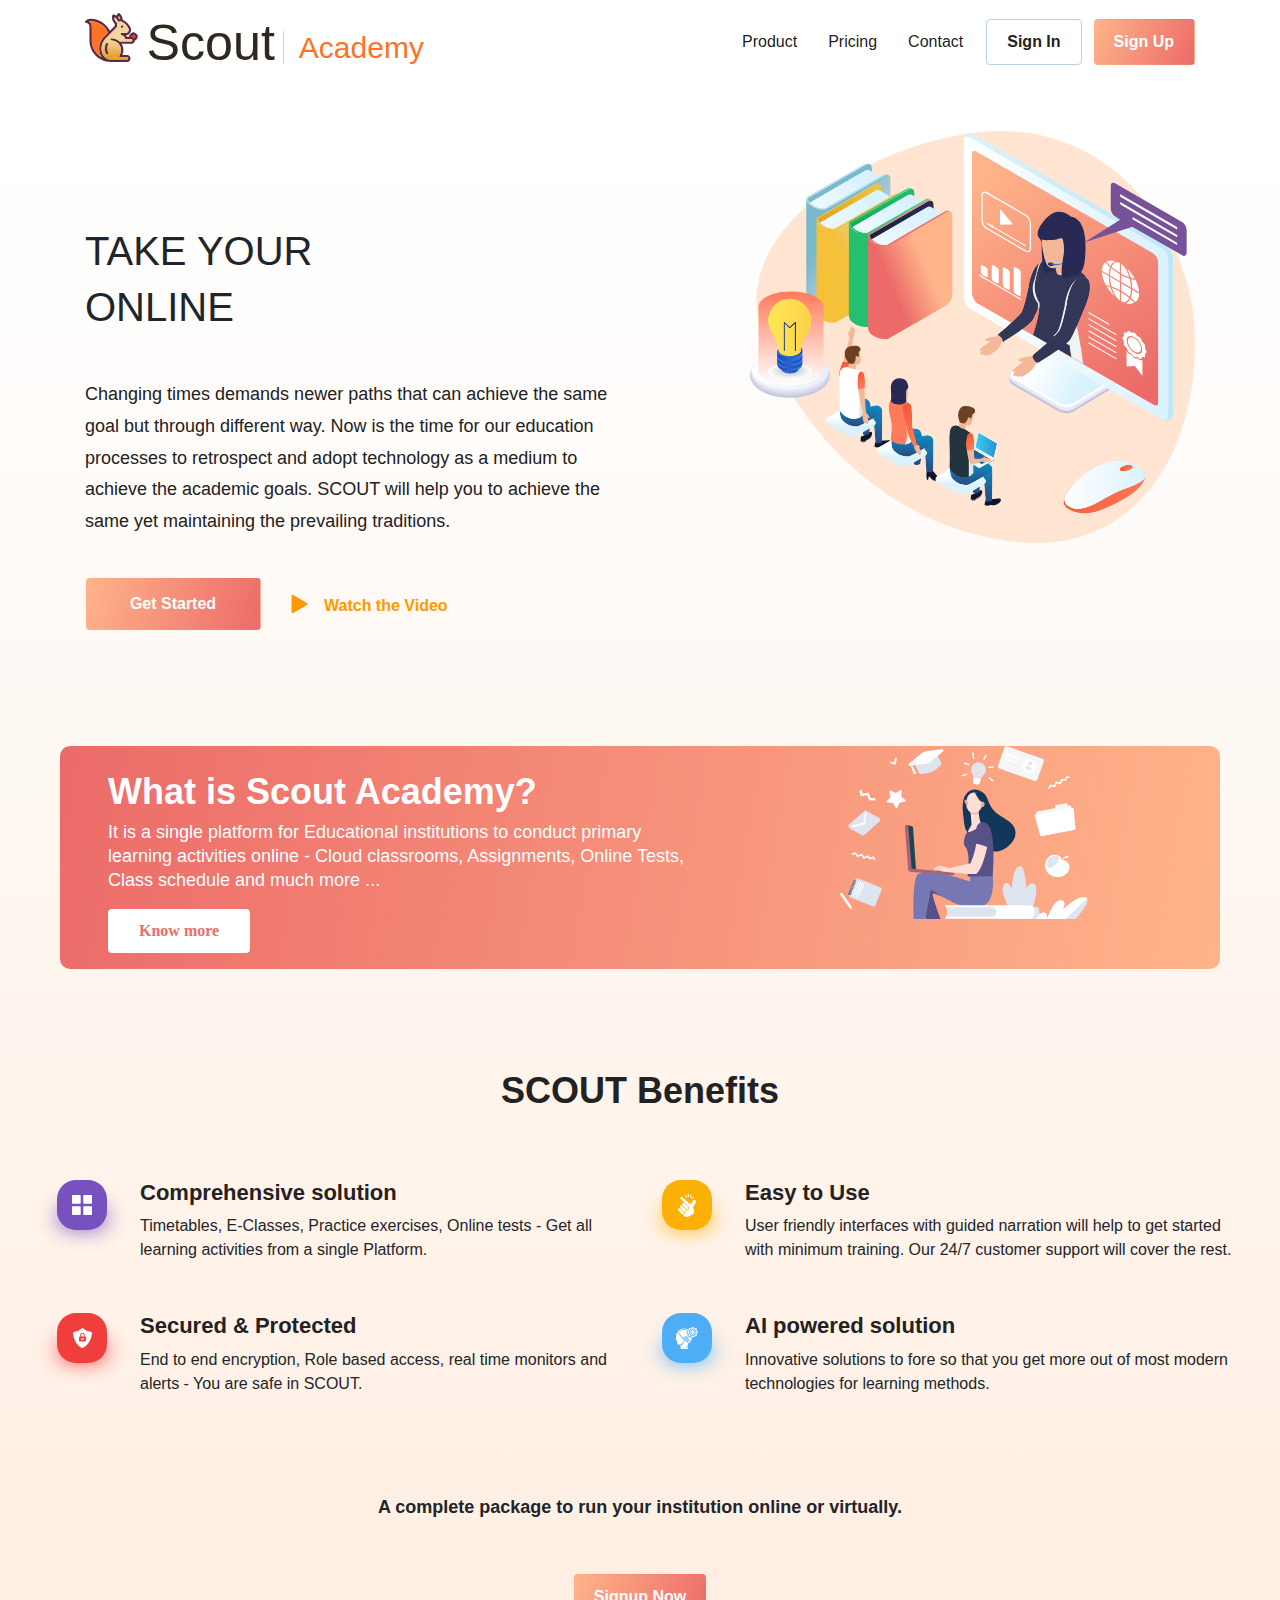
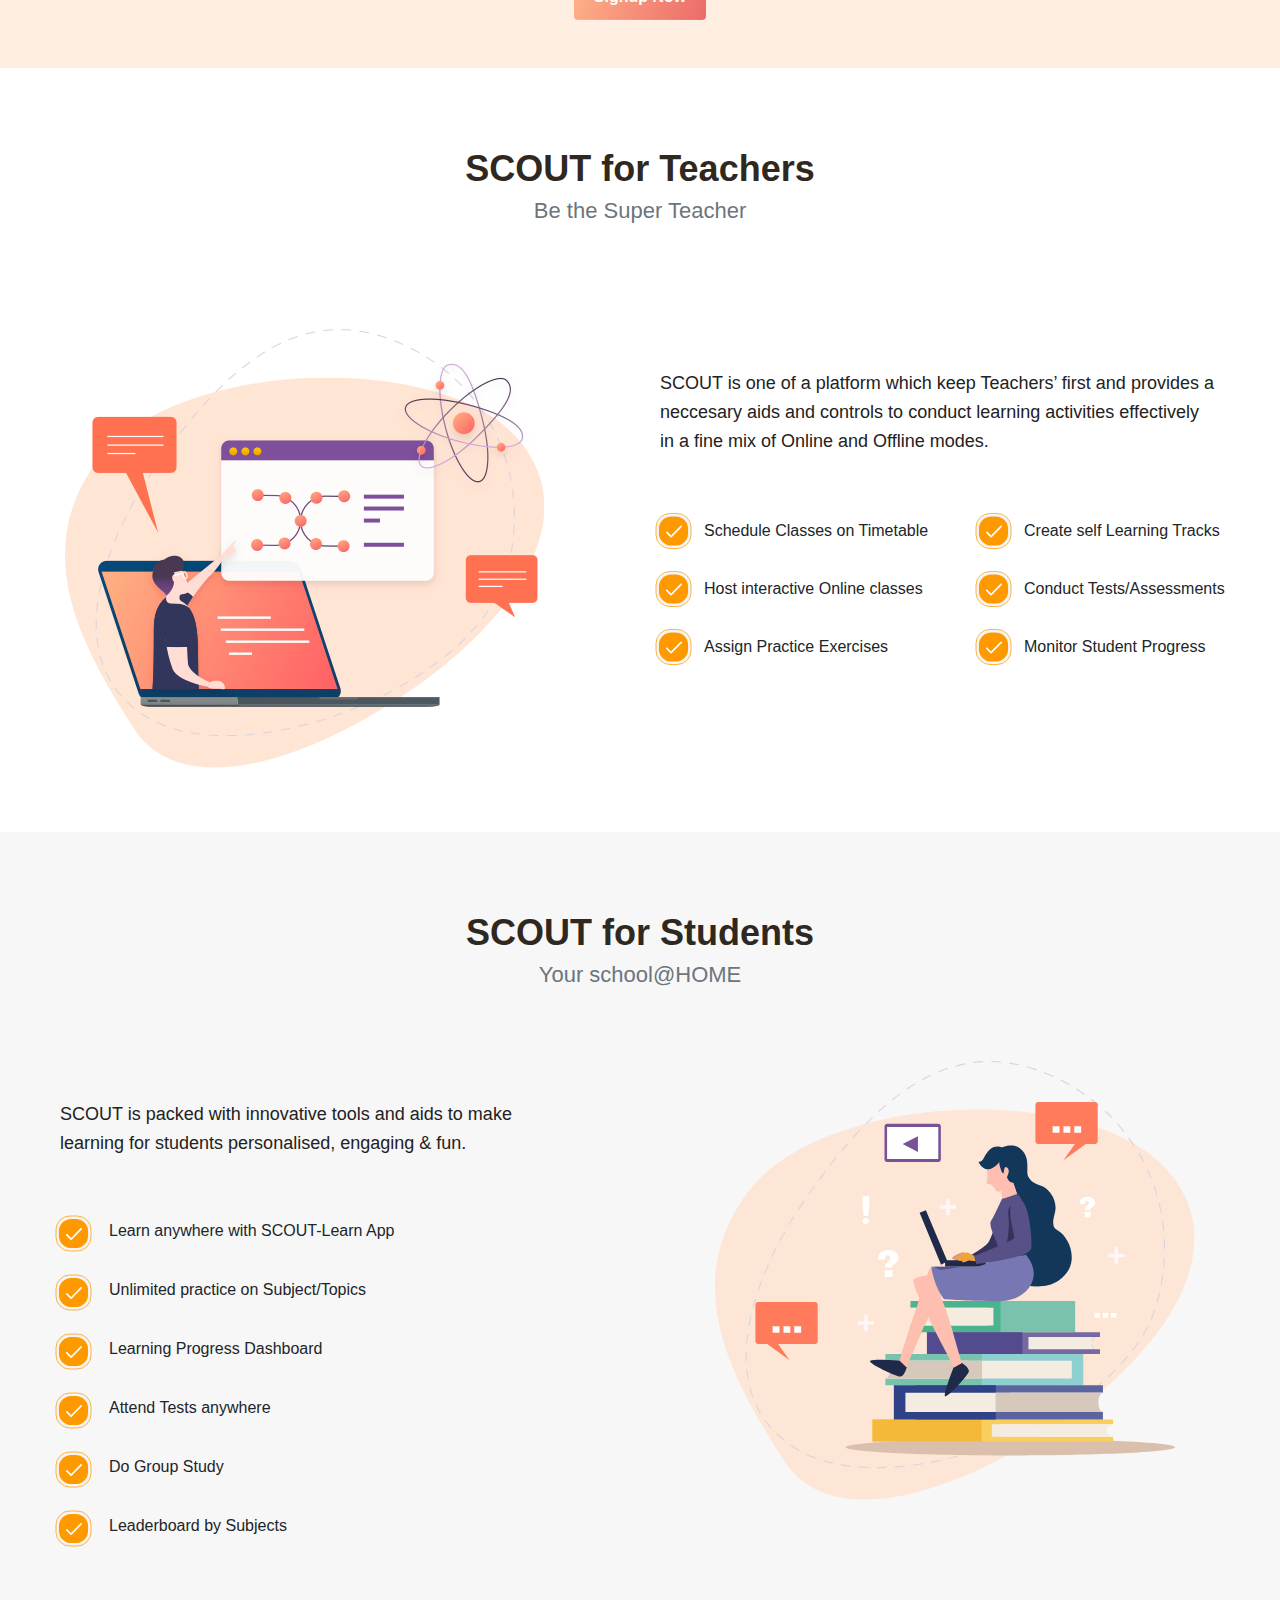
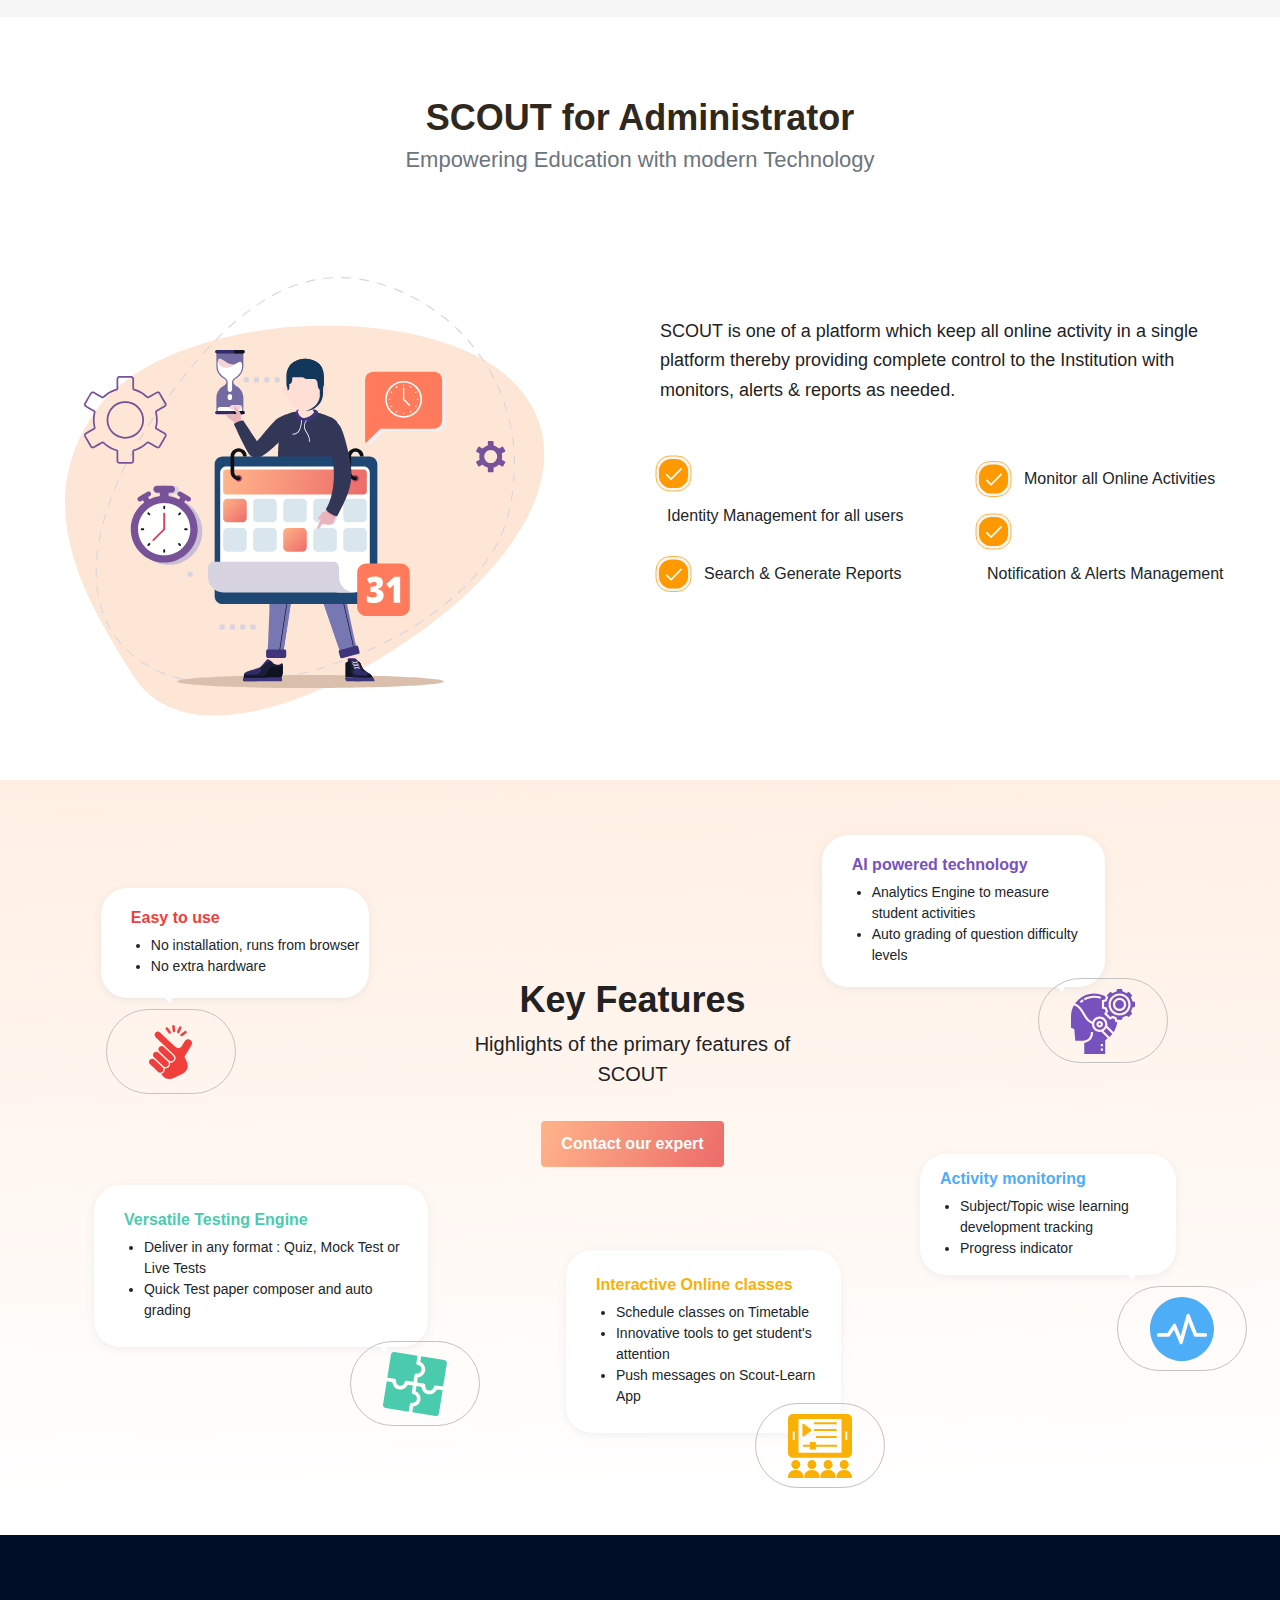
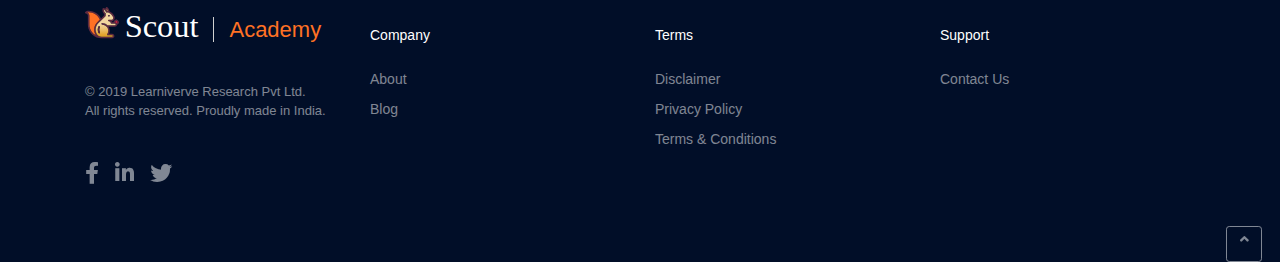
==== commit 025e1707: "Merge branch 'master' of github.com:santu-git/scoutacademy into rectification" ====
--- a/index.html
+++ b/index.html
@@ -79,6 +79,8 @@
                 SCOUT will help you to achieve the same yet maintaining the
                 prevailing traditions.
               </p>
+
+              </br>
               <div class="row video-link pb-5">
                 <button class="btn btn-started navbar-btn ml-3">Get Started</button>
                 <img class="play-btn" src="./assets/images/play.svg" alt="...">
@@ -99,9 +101,8 @@
             <div class="description pl-5">
               It is a single platform for Educational institutions to conduct primary learning activities online - Cloud classrooms, Assignments, Online Tests, Class schedule and much more ...
             </div>
-            <div class="row  pt-3">
-              <span></span>
-              <button class="btn btn-pricing navbar-btn">Know more</button>
+            <div class=" btn-know-more pl-5 pt-3 pb-2">
+              <button class="btn btn-pricing ">Know more</button>
             </div>
           </div>
           <div class="col-sm-5 col-md-5  work-image">
@@ -156,10 +157,10 @@
 
       </div>
       <div class="text-center">
-        <h5 class="one-liner">Sign up now and we will take you through a quick demo.</h5>
+        <h5 class="one-liner">A complete package to run your institution online or virtually.</h5>
       </div>
       <div class="pt-5 pb-5 text-center">
-        <button class="btn btn-sign-up border-right-0">Get Started</button>
+        <button class="btn btn-sign-up border-right-0">Signup Now</button>
       </div>
     </section>
     <!-- <end of intro> -->
@@ -494,67 +495,80 @@
     </section>
     <!-- <end of mobile view key feature> -->
     <!-- <footer section> -->
-    <section class="footer">
-      <div class="footer-background">
-        <div class="container">
-          <div class="row footer-row">
-            <div class="col-sm-4 col-md-4 pb-3">
-              <img src="./assets/images/footer-logo.svg" alt="...">
-              <div class="footer-brand-name">Academy</div>
-              <h4 class="text-white ">Empowering education</h4>
-            </div>
-            <div class="col-sm-8 col-md-8">
-              <div class="row pl-3">
-                <div class="col-sm-4 col-md-3">
-                  <h4 class="text-white ">Quick Links</h4>
-                  <ul class="list-group mt-4">
-                    <li class=" d-flex  align-items-center text-white footer-link">
-                      <a href="index.html">Pricing</a>
-                    </li>
-                    <li class=" d-flex  align-items-center text-white footer-link">
-                      <a href="index.html">Contact</a>
-                    </li>
+    <footer id="colophon" class="site-footer footer " role="contentinfo">
+      <div class="container footer-inner">
+        <div class="row">
+
+
+            <div class="col-md-3 col-sm-6 footer-widget" role="complementary">
+              <div id="media_image-2" class="widget widget_media_image">
+                <img width="124" height="124" src="./assets/images/footer-logo.svg" class="image" alt="" style="max-width: 100%; height: auto;" sizes="">
+                <div class="footer-brand-name">Academy</div>
+              </div>
+              <div id="text-2" class="widget widget_text">
+                <div class="textwidget">
+                  <p>&nbsp;</p>
+                  <p>© 2019 Learniverve Research Pvt Ltd.<br>
+                    All rights reserved. Proudly made in India.</p>
+                </div>
+              </div>
+              <div id="shapely-social-2" class="widget shapely-social">
+                <h2 class="widget-title"></h2>
+                <!-- social icons -->
+                <div class="social-icons sticky-sidebar-social">
+                  <nav id="social" class="social-icons">
+                    <ul id="menu-social-items" class="list-inline social-list">
+                      <li id="fa-facebook" class="menu-item menu-item-type-custom "><a href="https://www.facebook.com/scoutlive.in"><i class="fab fa-facebook-f"></i></a></li>
+                      <li id="fa-linkedin" class="menu-item menu-item-type-custom "><a href="https://www.linkedin.com/company/scout-learniverve/"><i class="fab fa-linkedin-in"></i></a></li>
+                      <li id="fa-twitter" class="menu-item menu-item-type-custom "><a href="https://twitter.com/@scout_is_here"><i class="fab fa-twitter"></i></a></li>
+                    </ul>
+                  </nav>
+                </div><!-- end social icons -->
+
+              </div>
+            </div><!-- .widget-area .first -->
+
+            <div class="col-md-3 col-sm-6 footer-widget" role="complementary">
+              <div id="nav_menu-3" class="widget widget_nav_menu">
+                <h2 class="widget-title">Company</h2>
+                <div class="menu-company-container">
+                  <ul id="menu-company" class="menu">
+                    <li id="" class="menu-item menu-item-type-post_type "><a href="https://scoutlive.in/about-us/">About</a></li>
+                    <li id="" class="menu-item menu-item-type-taxonomy "><a href="https://scoutlive.in/category/blog/">Blog</a></li>
                   </ul>
                 </div>
-                <div class="col-sm-4 col-md-3">
-                  <h4 class="text-white ">Legal Stuff</h4>
-                  <ul class="list-group mt-4">
-                    <li class=" d-flex  align-items-center text-white footer-link">
-                      <a href="index.html">Disclaimer</a>
-                    </li>
-                    <li class=" d-flex  align-items-center text-white footer-link">
-                      <a href="index.html">Financing</a>
-                    </li>
-                    <li class=" d-flex  align-items-center text-white footer-link">
-                      <a href="index.html">Privacy Policy</a>
-                    </li>
-                    <li class=" d-flex  align-items-center text-white footer-link">
-                      <a href="index.html">Terms of Service</a>
-                    </li>
-
+              </div>
+            </div><!-- .widget-area .second -->
+
+            <div class="col-md-3 col-sm-6 footer-widget" role="complementary">
+              <div id="nav_menu-6" class="widget widget_nav_menu">
+                <h2 class="widget-title">Terms</h2>
+                <div class="menu-terms-container">
+                  <ul id="menu-terms" class="menu">
+                    <li id="" class="menu-item menu-item-type-post_type "><a href="https://scoutlive.in/disclaimer/">Disclaimer</a></li>
+                    <li id="" class="menu-item menu-item-type-post_type "><a href="https://scoutlive.in/privacy-policy-2/">Privacy Policy</a></li>
+                    <li id="" class="menu-item menu-item-type-post_type "><a href="https://scoutlive.in/terms-conditions/">Terms &amp; Conditions</a></li>
                   </ul>
                 </div>
-                <div class="col-sm-4 col-md-6">
-                  <p class="text-white footer-quote">
-                    knowing you're always on the
-                    <br />
-                    best energy deal.
-                  </p>
-                  <div class="pt-3">
-                    <input type="text" id="number" name="phone_no" class="form-control " maxlength="10" pattern="[7-9]{1}[0-9]{9}" placeholder="Enter your number" required="">
-                  </div>
-                  <div class="pt-4">
-                    <button class="btn btn-sign-up border-right-0">Sign Up Now</button>
-                  </div>
-                </div>
-              </div>
-            </div>
-
-          </div>
-        </div>
-
-      </div>
-    </section>
+              </div>
+            </div><!-- .widget-area .third -->
+
+            <div class="col-md-3 col-sm-6 footer-widget" role="complementary">
+              <div id="nav_menu-4" class="widget widget_nav_menu">
+                <h2 class="widget-title">Support</h2>
+                <div class="menu-support-container">
+                  <ul id="menu-support" class="menu">
+                    <li id="" class="menu-item menu-item-type-post_type menu-item-object-page menu-item-1999"><a href="https://scoutlive.in/contact-us/">Contact Us</a></li>
+                  </ul>
+                </div>
+              </div>
+            </div><!-- .widget-area .third -->
+
+        </div>
+      </div>
+
+      <a class="btn btn-sm fade-half back-to-top inner-link" href="#top"><i class="fa fa-angle-up"></i></a>
+    </footer>
     <!-- <end of footer section> -->
   </div>
   <!-- <end of container fluid> -->
--- a/assets/css/style.css
+++ b/assets/css/style.css
@@ -16,7 +16,6 @@
   vertical-align: text-top;
   padding-left: 15px;
   border-left: 1px solid #d0d0d0;
-
 }
 
 .nav-item {
@@ -411,16 +410,12 @@
 
 .feature-area {
   padding-bottom: 35px;
-  background-image: url('../images/gradient_1.svg');
-  backgroubd-size: cover;
 }
 
 .features-background {
   /* height: 835px; */
   height: 720px;
-  /*background-image: linear-gradient(179deg, rgba(255, 229, 210, 0.63) 1%, rgba(255, 244, 229, 0) 99%);*/
-
-
+  background-image: linear-gradient(179deg, rgba(255, 229, 210, 0.63) 1%, rgba(255, 244, 229, 0) 99%);
   padding: 0 50px;
 }
 
@@ -505,23 +500,23 @@
 .feature3 {
   /* width: 55%; */
   border-radius: 26.5px;
-    box-shadow: 0 2px 8px 0 rgba(86, 117, 146, 0.1);
-    background-color: #ffffff;
-    position: absolute;
-    top: 84%;
-    left: 15%;
-    padding: 10px;
+  box-shadow: 0 2px 8px 0 rgba(86, 117, 146, 0.1);
+  background-color: #ffffff;
+  position: absolute;
+  top: 84%;
+  left: 15%;
+  padding: 10px;
 }
 
 .feature4 {
   width: 70%;
-    border-radius: 26.5px;
-    box-shadow: 0 2px 8px 0 rgba(86, 117, 146, 0.1);
-    background-color: #ffffff;
-    position: absolute;
-    top: 230px;
-    left: 35%;
-    padding: 10px;
+  border-radius: 26.5px;
+  box-shadow: 0 2px 8px 0 rgba(86, 117, 146, 0.1);
+  background-color: #ffffff;
+  position: absolute;
+  top: 250px;
+  left: 35%;
+  padding: 10px;
 }
 
 .feature5 {
@@ -690,23 +685,28 @@
   .play-btn {
     padding-left: 10px;
   }
-  .span4{
+
+  .span4 {
     text-align: center;
   }
+
   .span4 .img-left {
     float: unset !important;
     display: block;
     margin: 0 auto;
   }
-  .pl-40{
+
+  .pl-40 {
     padding-left: unset !important;
   }
-  .contact-sec{
+
+  .contact-sec {
     margin: 0 10px;
   }
-  .feedback-link{
+
+  .feedback-link {
     padding-left: 10px !important;
-    padding-right:  10px !important;
+    padding-right: 10px !important;
   }
 }
 
@@ -798,42 +798,160 @@
   padding-left: 40px;
 }
 
-
 .speech-bubble-ds-arrow {
-    border-left: 21px solid transparent;
-    /* border-top: 20px solid rgba(0, 0, 0, 0.2); */
-    bottom: -25px;
+  border-left: 21px solid transparent;
+  /* border-top: 20px solid rgba(0, 0, 0, 0.2); */
+  bottom: -25px;
+  position: absolute;
+  right: 15px;
+  /* border-radius: 5px; */
+}
+
+.speech-bubble-ds-arrow::after {
+  border-left: 21px solid transparent;
+  border-top: 21px solid #ffffff;
+  bottom: 17px;
+  content: "";
+  position: absolute;
+  right: 25px;
+  border-radius: 11px;
+}
+
+.speech-bubble-ls-arrow {
+  border-left: 21px solid transparent;
+  /* border-top: 20px solid rgba(0, 0, 0, 0.2); */
+  bottom: -25px;
+  position: absolute;
+  left: 15px;
+  /* border-radius: 5px; */
+}
+
+.speech-bubble-ls-arrow::after {
+  border-left: 21px solid transparent;
+  border-top: 21px solid #ffffff;
+  bottom: 17px;
+  content: "";
+  position: absolute;
+  left: 15px;
+  border-radius: 11px;
+}
+
+.site-footer {
+  background-color: #010e28;
+}
+
+.site-footer:before {
+  content: "";
+  display: table;
+  table-layout: fixed;
+}
+
+.footer {
+  padding: 72px 0;
+  position: relative;
+  overflow: hidden;
+}
+
+#colophon .widget {
+  display: inline-block;
+  width: 100%;
+}
+
+.textwidget p {
+  color: hsla(0, 0%, 100%, .5) !important;
+  font-size: 13px;
+}
+
+#social {
+  background: transparent;
+  float: left;
+}
+
+#colophon .widget ul {
+  padding-left: 0;
+  margin-left: 0;
+}
+
+#social ul {
+  border: 0 !important;
+  list-style: none;
+  text-align: center;
+}
+
+.social-list {
+  font-size: 22px;
+}
+
+.social-list {
+  margin: 0;
+}
+
+#social li {
+  display: inline-block;
+  padding-right: 10px;
+}
+
+.site-footer .social-list a {
+  color: #fff;
+  opacity: 0.5;
+}
+
+.site-footer .social-list a:hover {
+  color: #fff;
+  opacity: 1;
+}
+
+#colophon .widget ul {
+  list-style-type: none;
+}
+
+#colophon .widget .widget-title {
+  color: #fff;
+  border-bottom: none;
+  font-size: 14px;
+}
+
+.widget h2 {
+  margin: 20px 0;
+}
+
+.menu {
+  width: 100%;
+  height: 55px;
+}
+
+.widget.widget_nav_menu .menu>li a {
+  text-transform: initial;
+  font-size: 14px;
+  color: hsla(0, 0%, 100%, .5) !important;
+  font-weight: 400;
+  opacity: 1;
+  line-height: 30px;
+}
+
+
+.back-to-top {
     position: absolute;
-    right: 15px;
-    /* border-radius: 5px; */
-}
-
-.speech-bubble-ds-arrow::after {
-    border-left: 21px solid transparent;
-    border-top: 21px solid #ffffff;
-    bottom: 17px;
-    content: "";
-    position: absolute;
-    right: 25px;
-    border-radius: 11px;
-}
-
-
-.speech-bubble-ls-arrow {
-    border-left: 21px solid transparent;
-    /* border-top: 20px solid rgba(0, 0, 0, 0.2); */
-    bottom: -25px;
-    position: absolute;
-    left: 15px;
-    /* border-radius: 5px; */
-}
-
-.speech-bubble-ls-arrow::after {
-    border-left: 21px solid transparent;
-    border-top: 21px solid #ffffff;
-    bottom: 17px;
-    content: "";
-    position: absolute;
-    left: 15px;
-    border-radius: 11px;
-}
+    right: 0;
+    bottom: 0;
+    /* transform: translateX(-50%); */
+    -webkit-transform: translateX(-50%);
+    height: 36px;
+    width: 36px;
+    padding: 5px 11px;
+    border-color: #ffffff;
+    color: #ffffff;
+}
+.fade-half {
+    opacity: 0.5;
+}
+
+.footer-brand-name {
+    font-weight: normal;
+    font-size: 22px;
+    color: #ff7124;
+    display: inline;
+    vertical-align: text-top;
+    padding-left: 15px;
+    border-left: 1px solid #d0d0d0;
+}
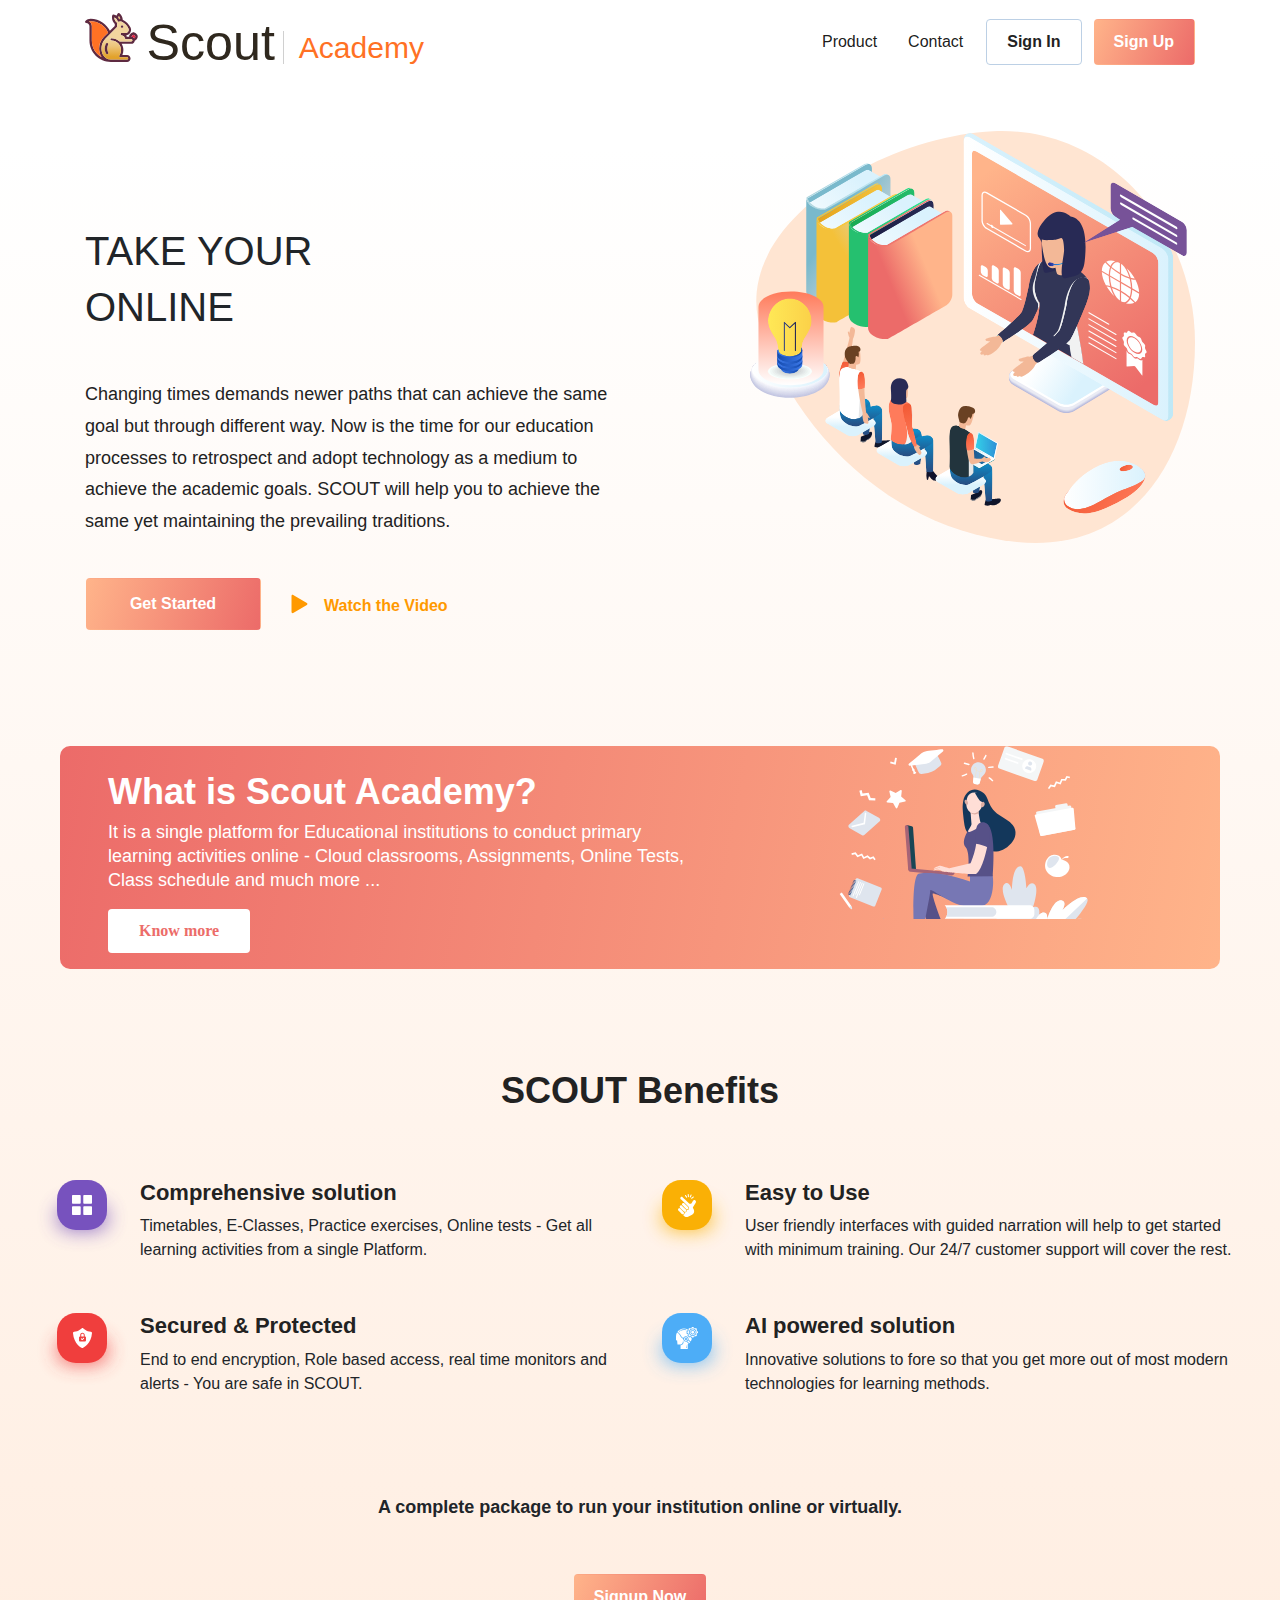
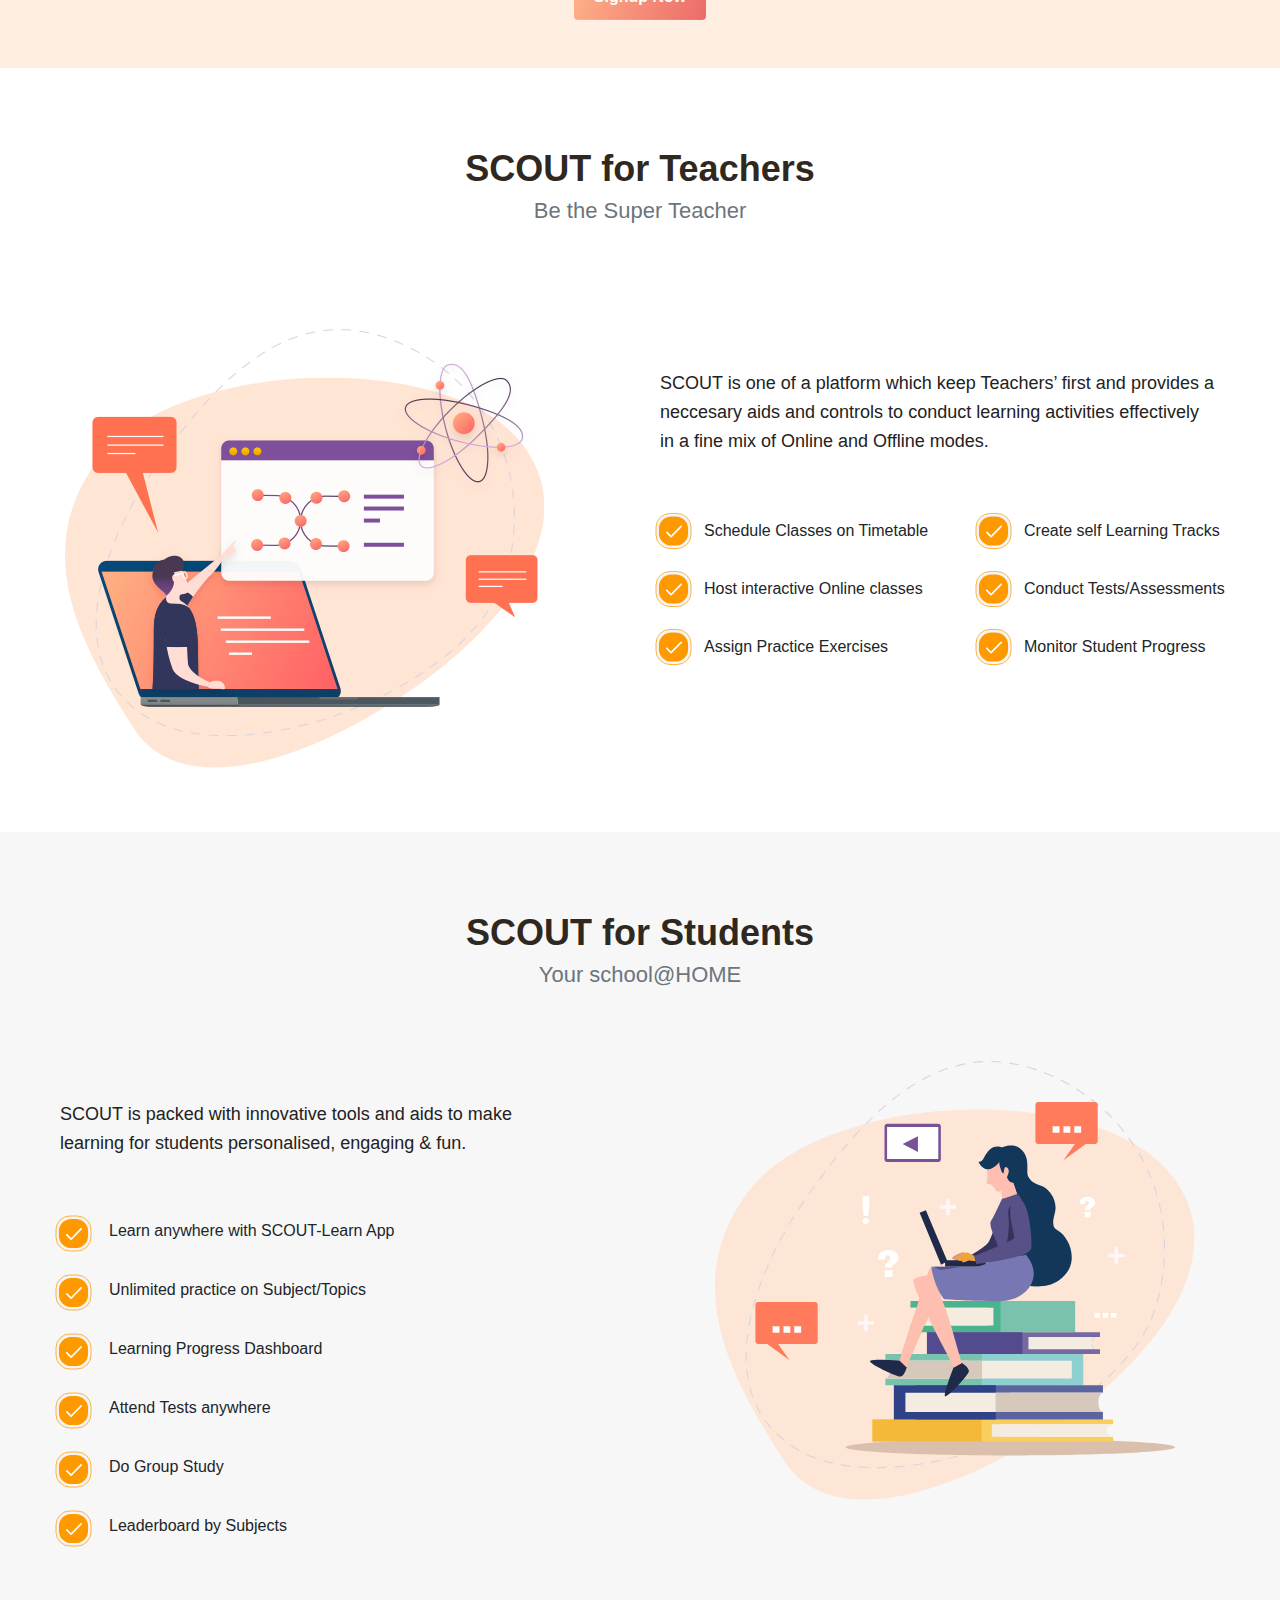
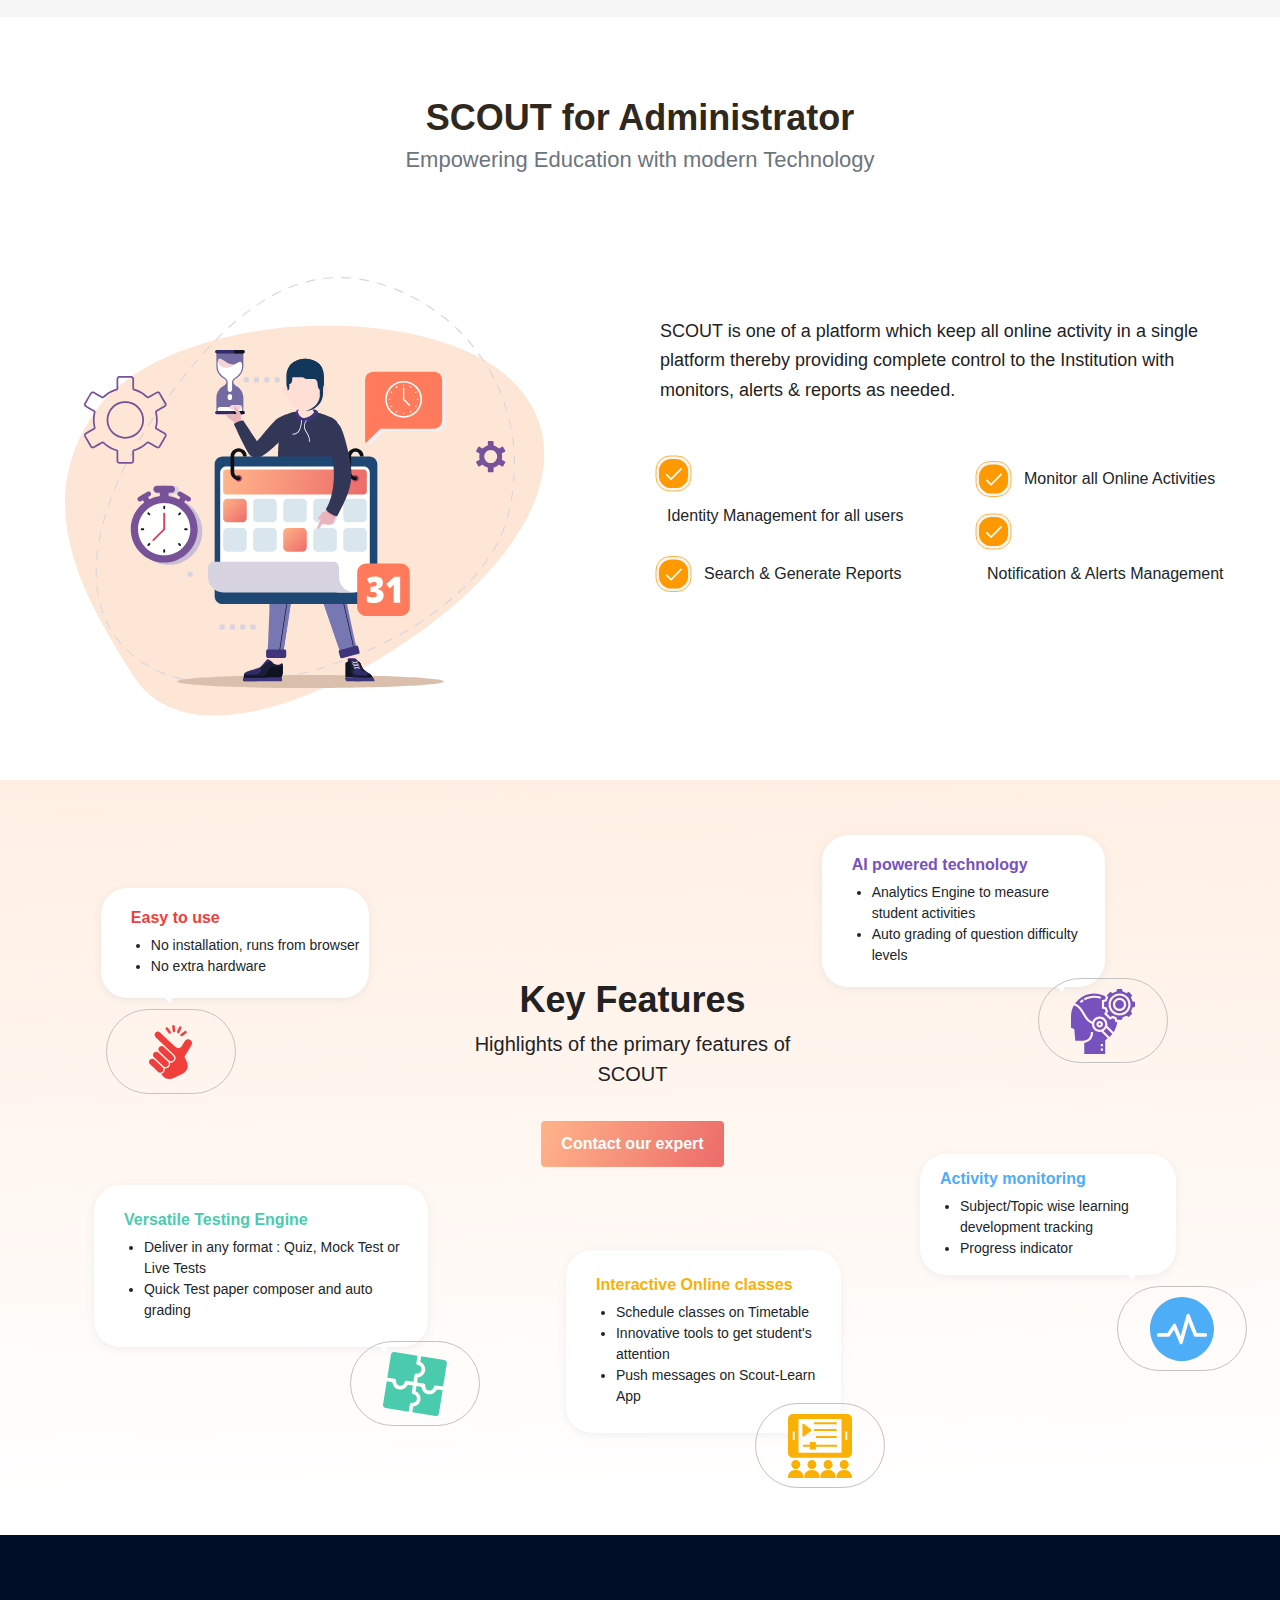
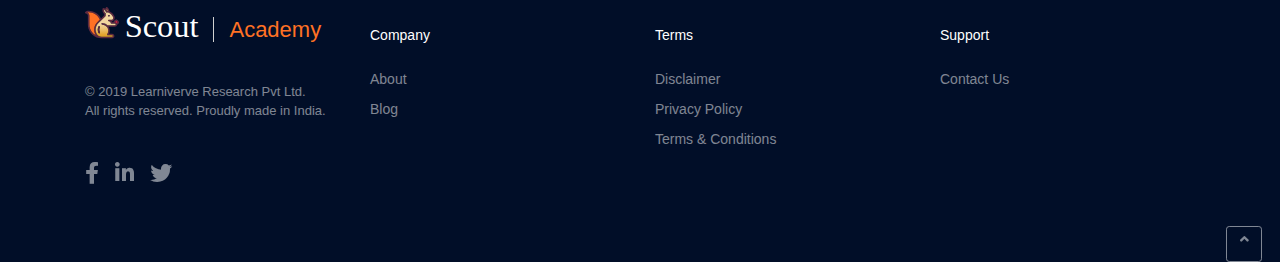
==== commit ce95dfb3: "Pricing menu removed" ====
--- a/index.html
+++ b/index.html
@@ -38,9 +38,9 @@
             <li class="nav-item active">
               <a class="nav-link" href="#">Product</a>
             </li>
-            <li class="nav-item active">
+            <!-- <li class="nav-item active">
               <a class="nav-link" href="#">Pricing</a>
-            </li>
+            </li> -->
             <li class="nav-item active">
               <a class="nav-link" href="contact.html">Contact</a>
             </li>
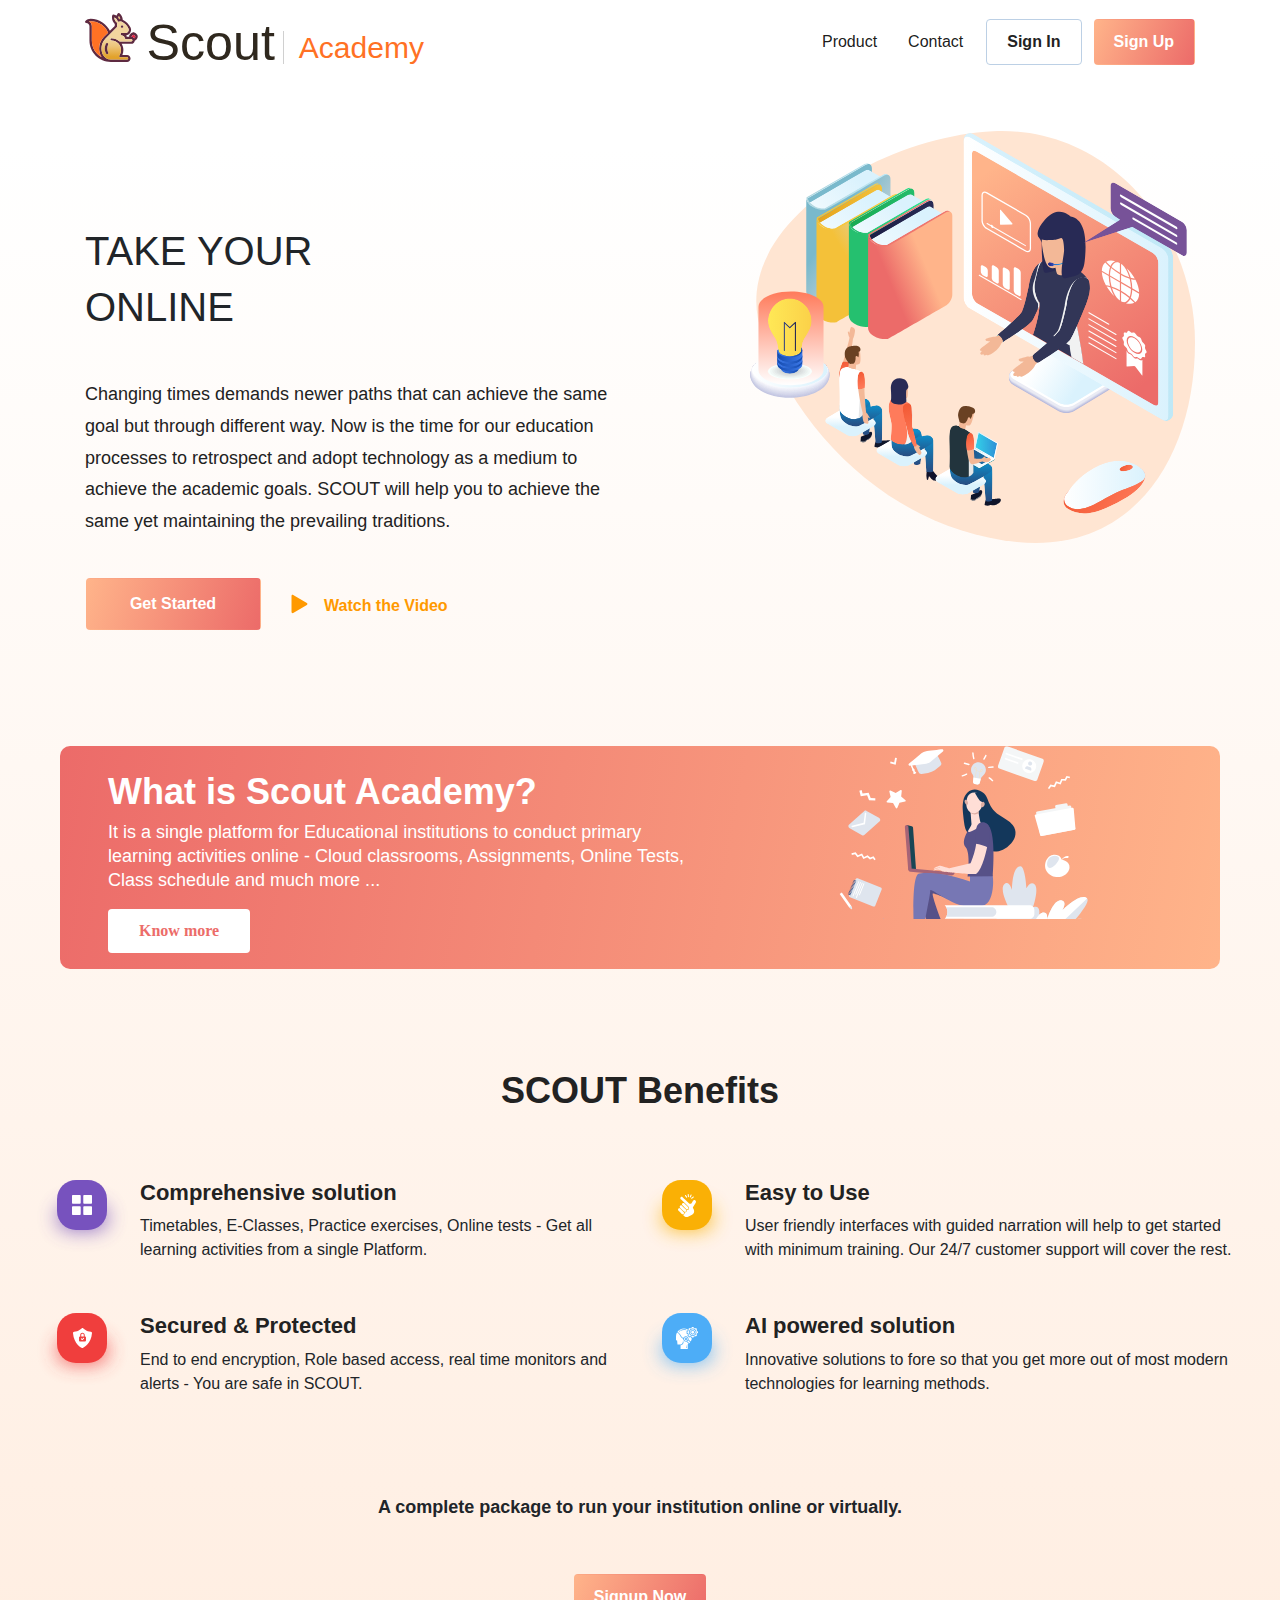
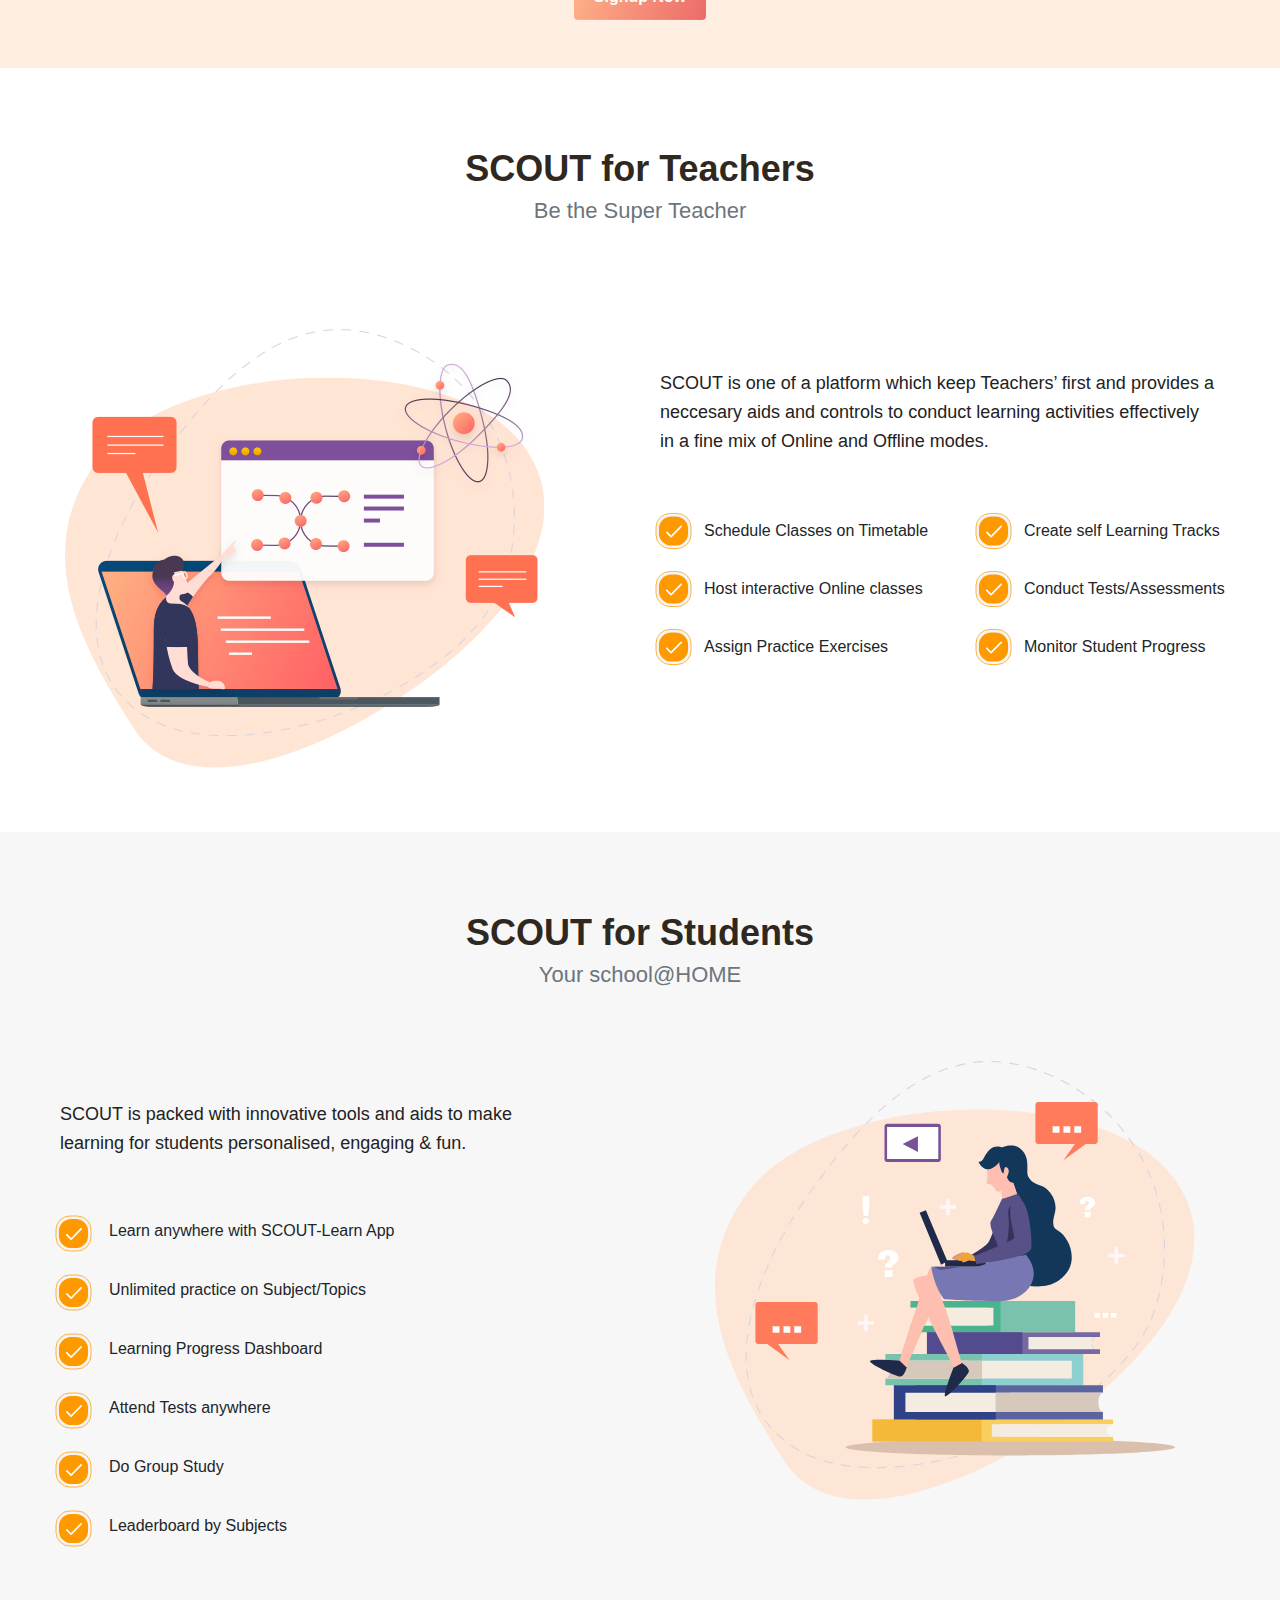
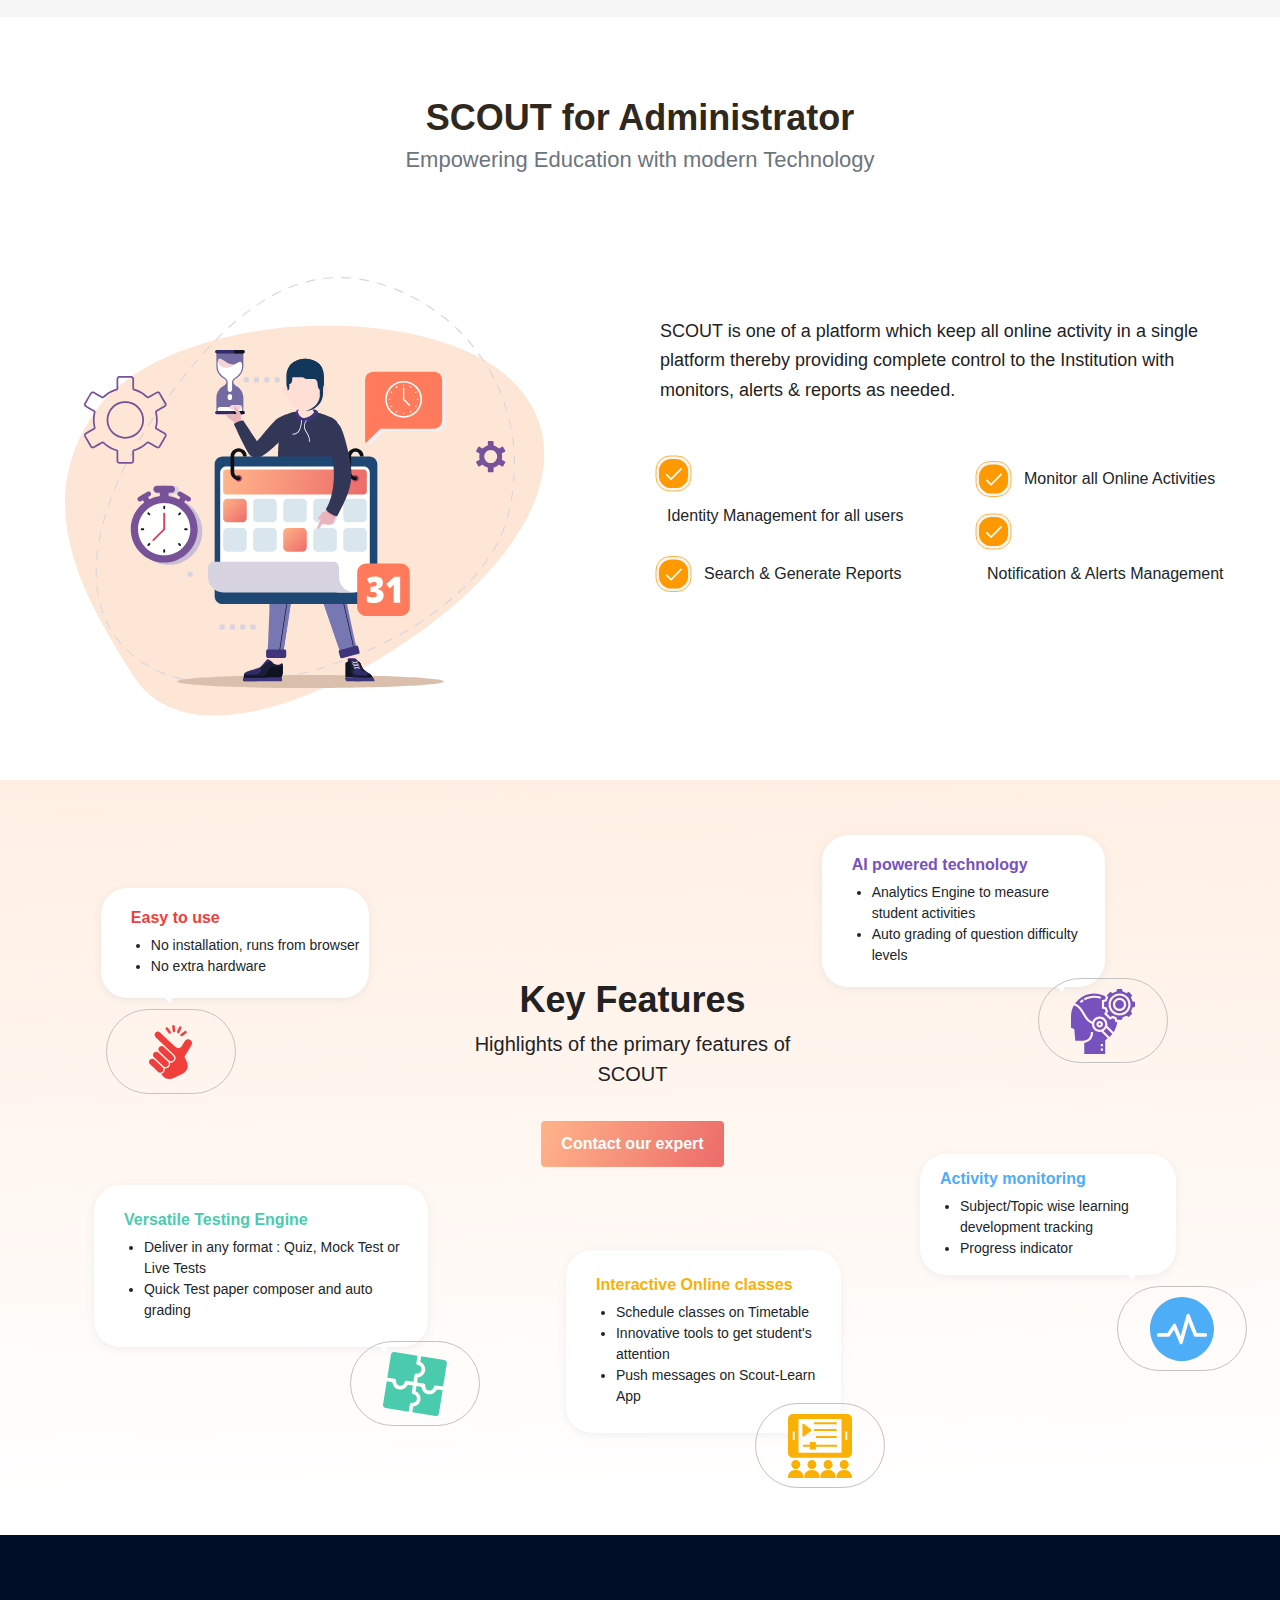
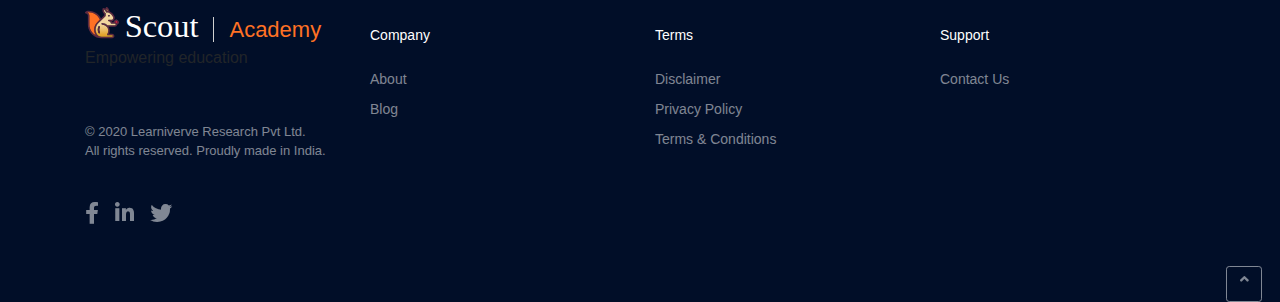
==== commit 90ca5da9: "Added tagline in footer" ====
--- a/index.html
+++ b/index.html
@@ -502,13 +502,14 @@
 
             <div class="col-md-3 col-sm-6 footer-widget" role="complementary">
               <div id="media_image-2" class="widget widget_media_image">
-                <img width="124" height="124" src="./assets/images/footer-logo.svg" class="image" alt="" style="max-width: 100%; height: auto;" sizes="">
+                <img width="124" height="124" src="./assets/images/footer-logo.svg" class="logo" alt="" style="max-width: 100%; height: auto;" sizes="">
                 <div class="footer-brand-name">Academy</div>
               </div>
+              <p class="widget-title">Empowering education</p>
               <div id="text-2" class="widget widget_text">
                 <div class="textwidget">
                   <p>&nbsp;</p>
-                  <p>© 2019 Learniverve Research Pvt Ltd.<br>
+                  <p>© 2020 Learniverve Research Pvt Ltd.<br>
                     All rights reserved. Proudly made in India.</p>
                 </div>
               </div>
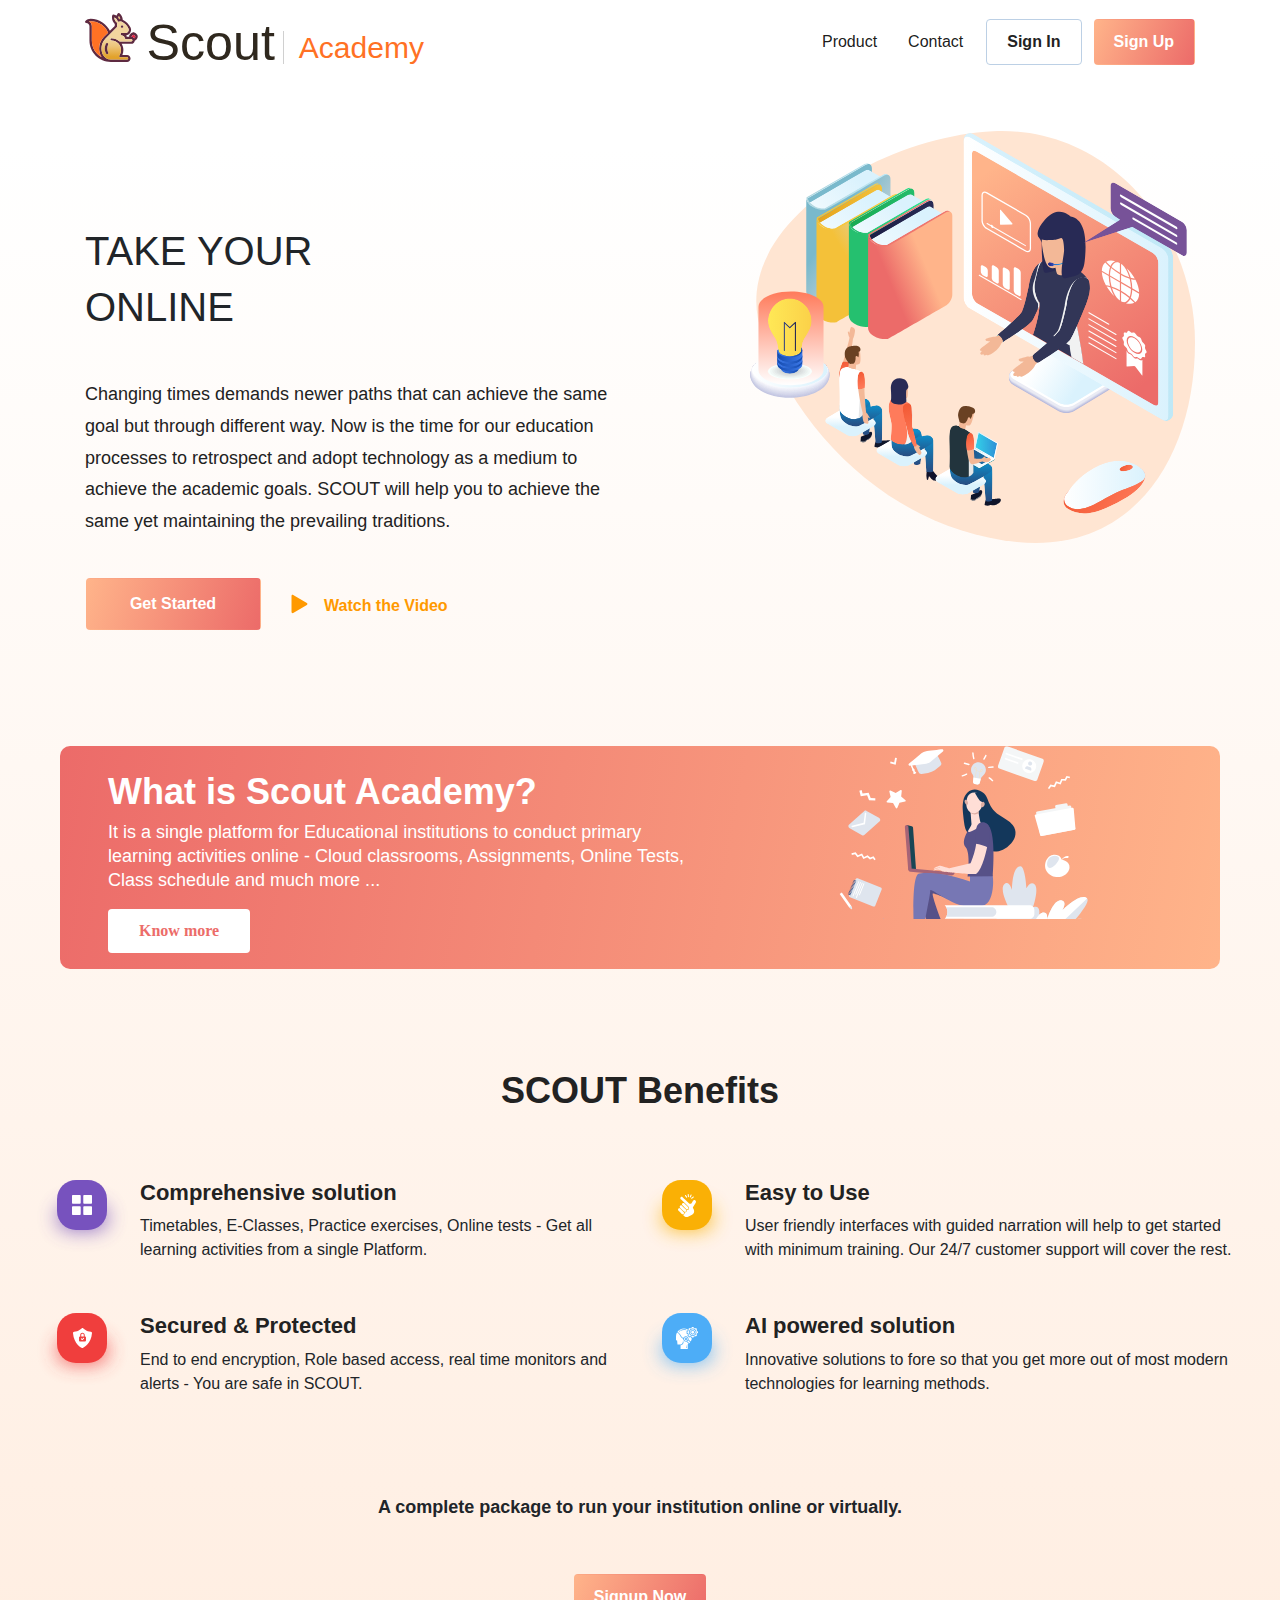
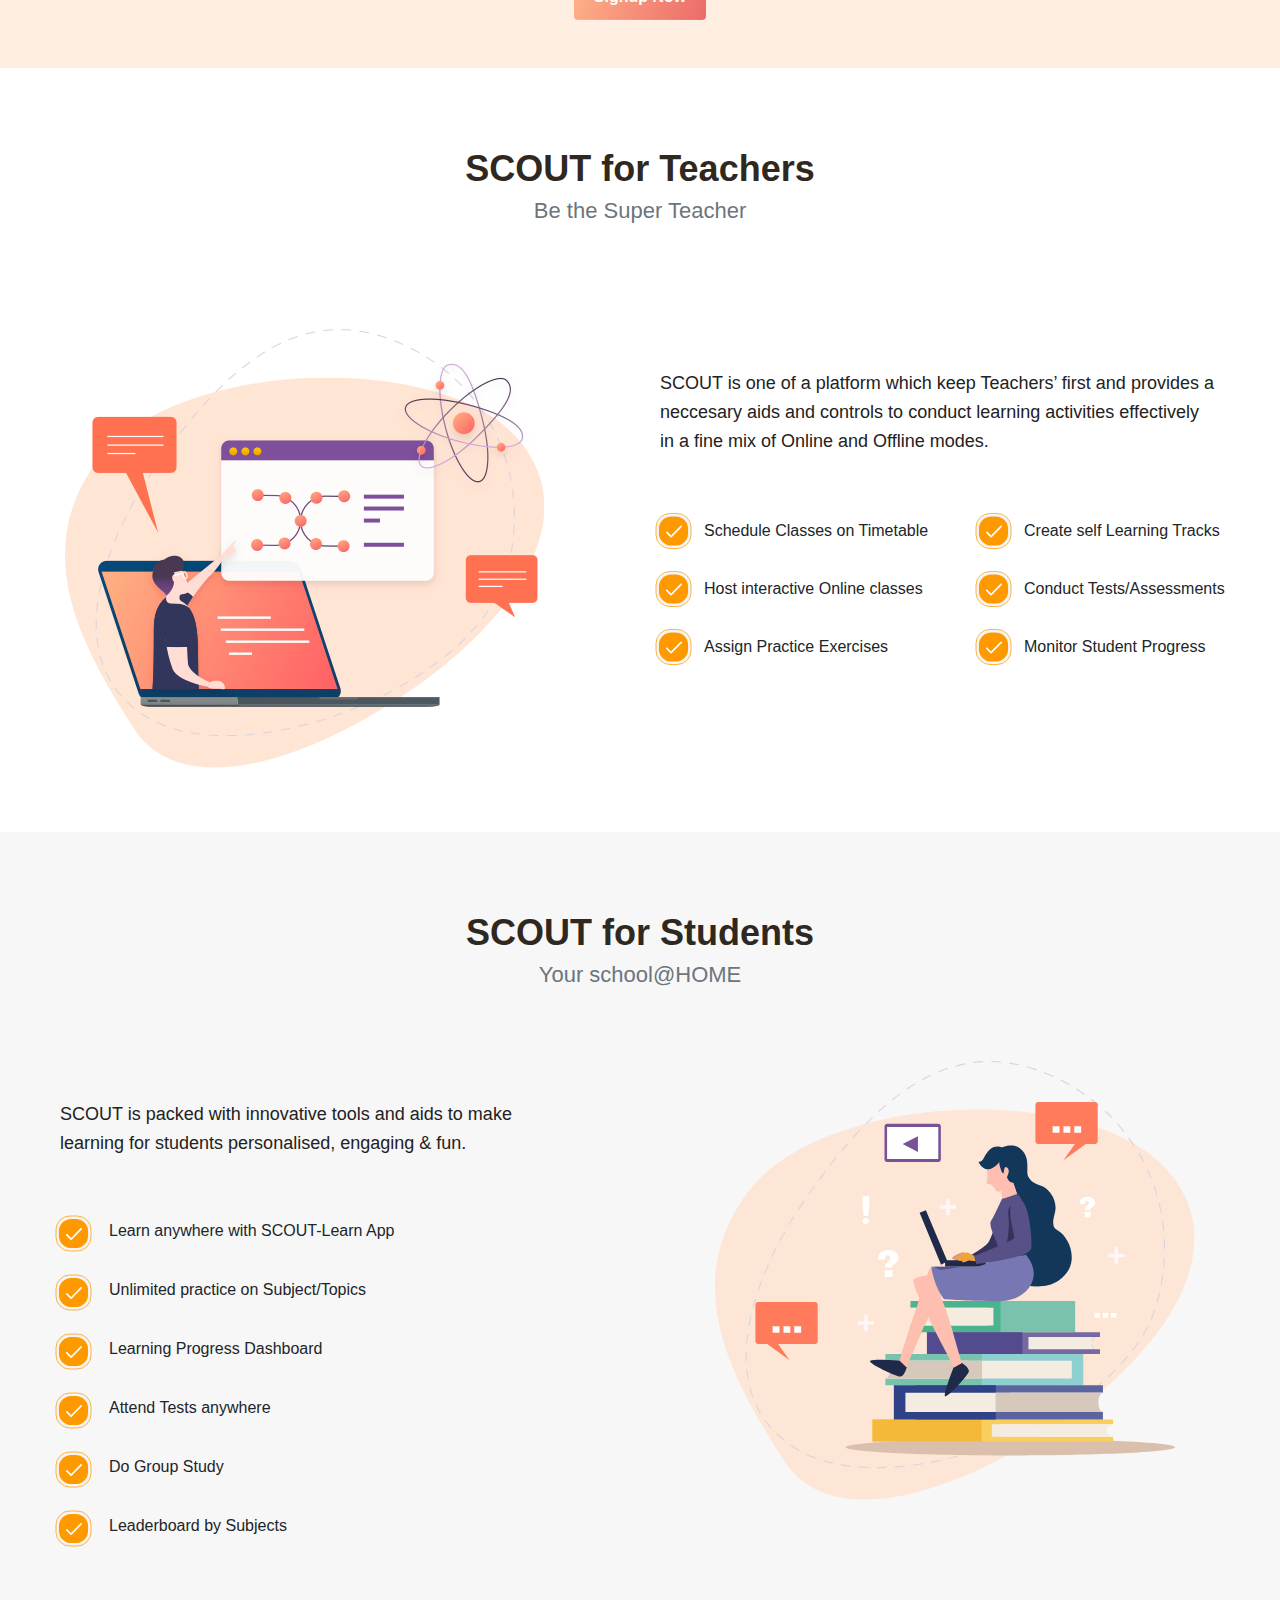
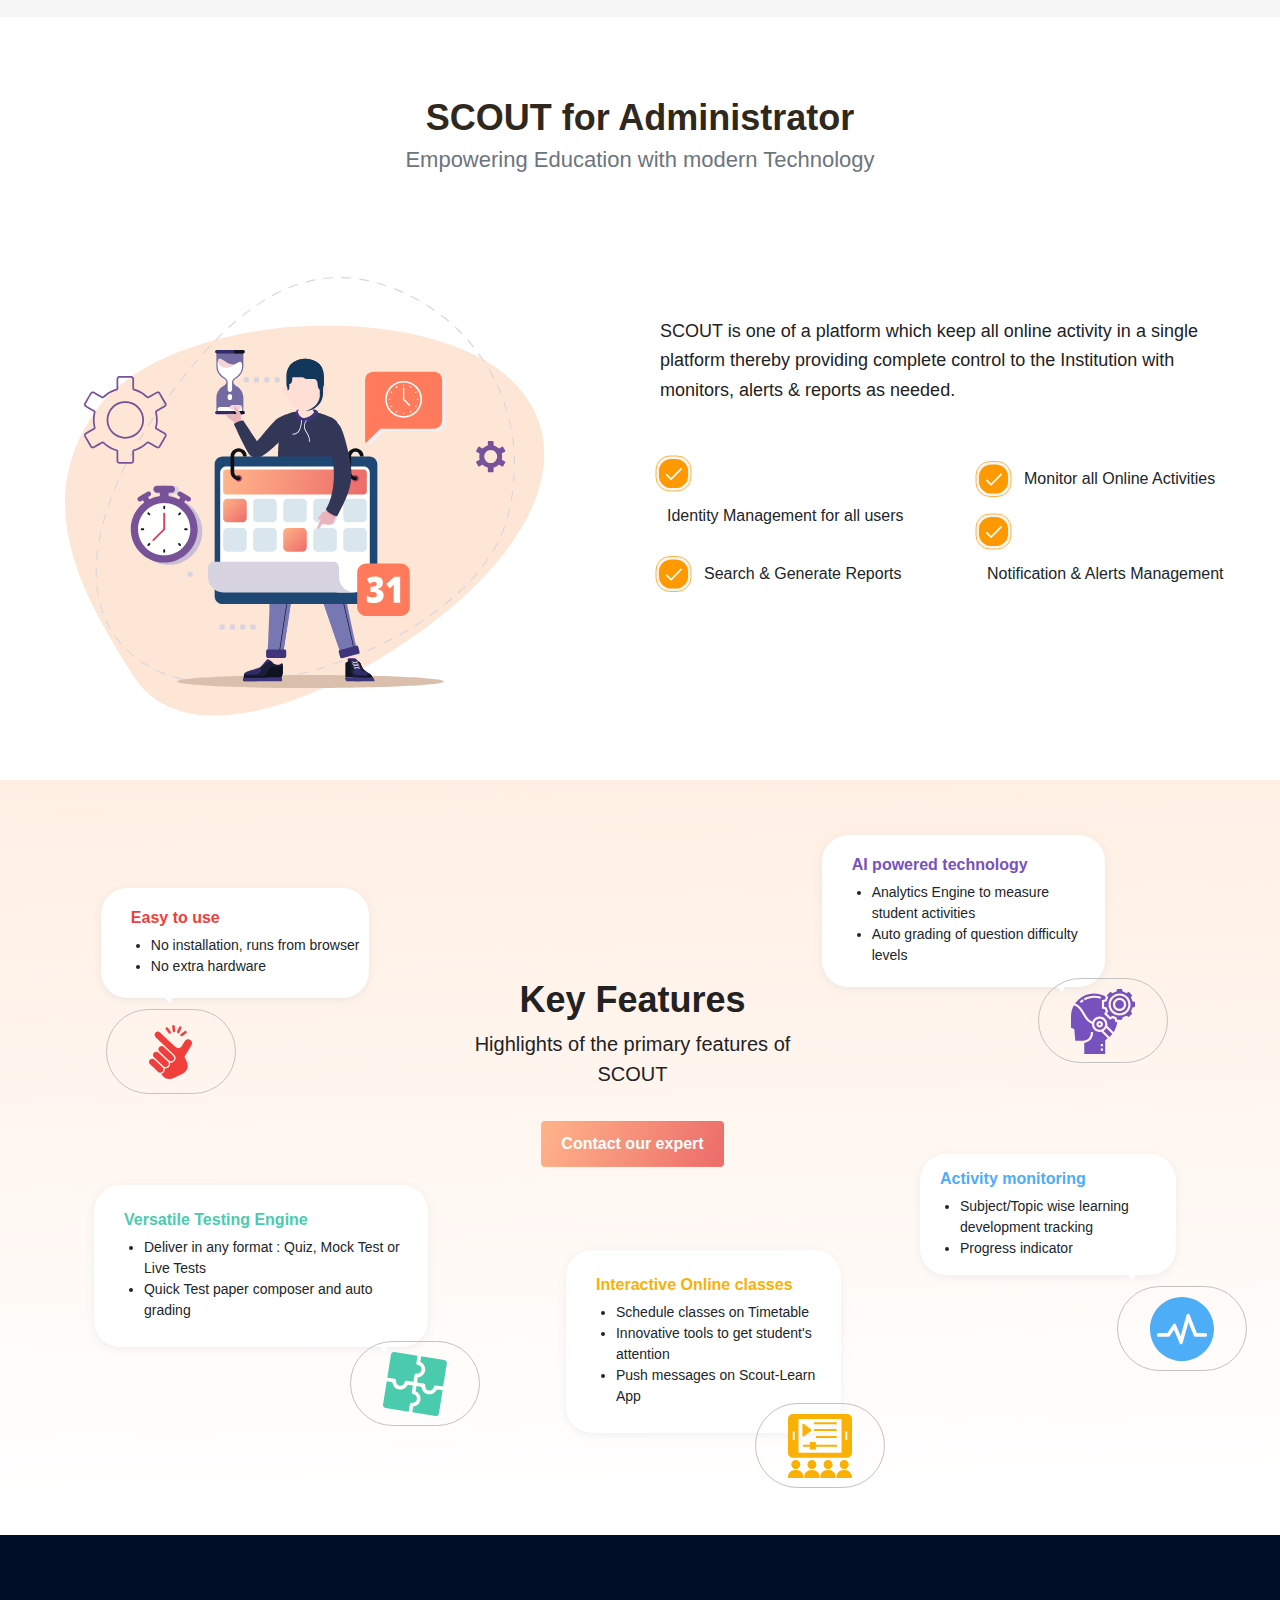
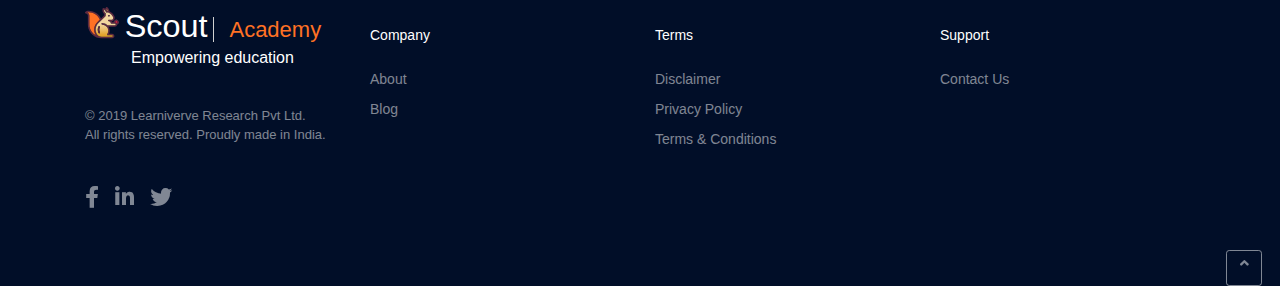
==== commit b7f8b41b: "Footer logo changed with tagline" ====
--- a/index.html
+++ b/index.html
@@ -499,17 +499,16 @@
       <div class="container footer-inner">
         <div class="row">
 
-
             <div class="col-md-3 col-sm-6 footer-widget" role="complementary">
               <div id="media_image-2" class="widget widget_media_image">
-                <img width="124" height="124" src="./assets/images/footer-logo.svg" class="logo" alt="" style="max-width: 100%; height: auto;" sizes="">
+                <img width="124" height="124" src="./assets/images/footer-logo.svg" class="image" alt="" style="max-width: 100%; height: auto;" sizes="">
                 <div class="footer-brand-name">Academy</div>
               </div>
-              <p class="widget-title">Empowering education</p>
+              <div class="text-white text-center"> Empowering education</div>
               <div id="text-2" class="widget widget_text">
                 <div class="textwidget">
                   <p>&nbsp;</p>
-                  <p>© 2020 Learniverve Research Pvt Ltd.<br>
+                  <p>© 2019 Learniverve Research Pvt Ltd.<br>
                     All rights reserved. Proudly made in India.</p>
                 </div>
               </div>
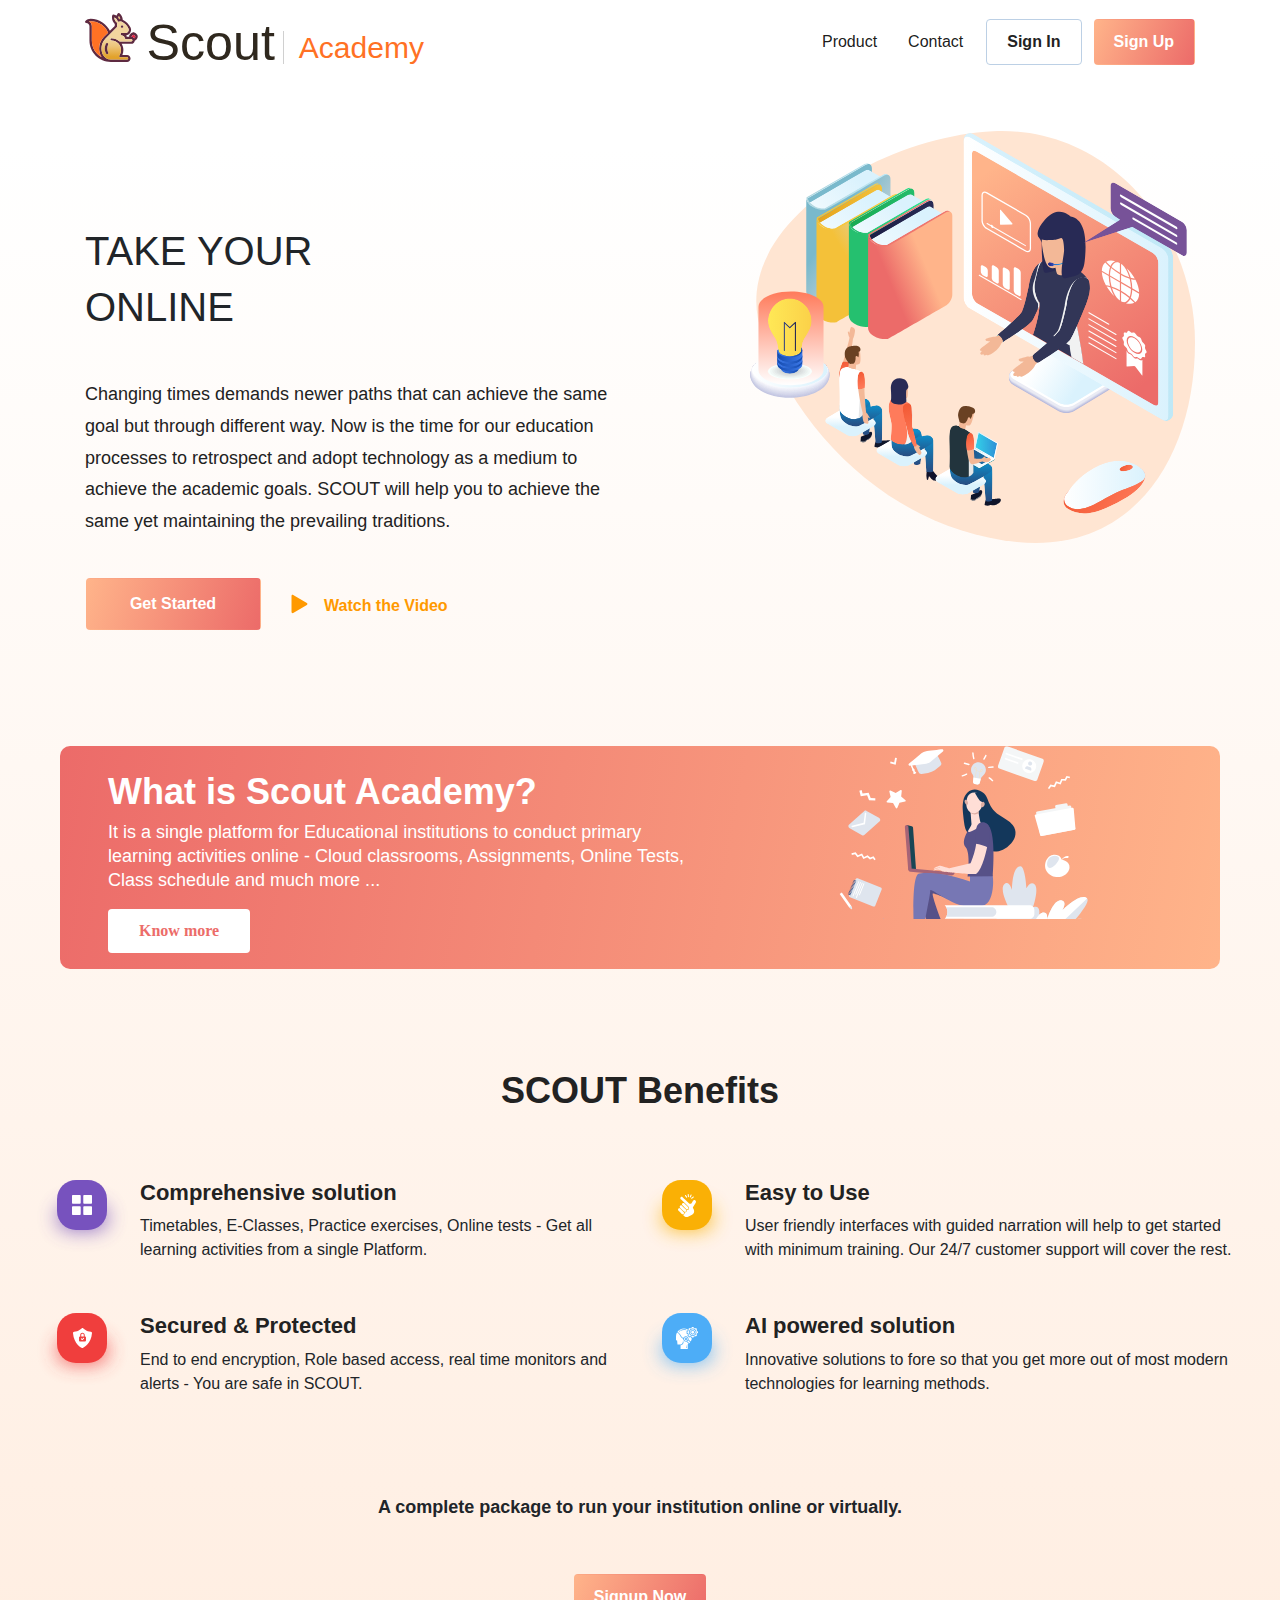
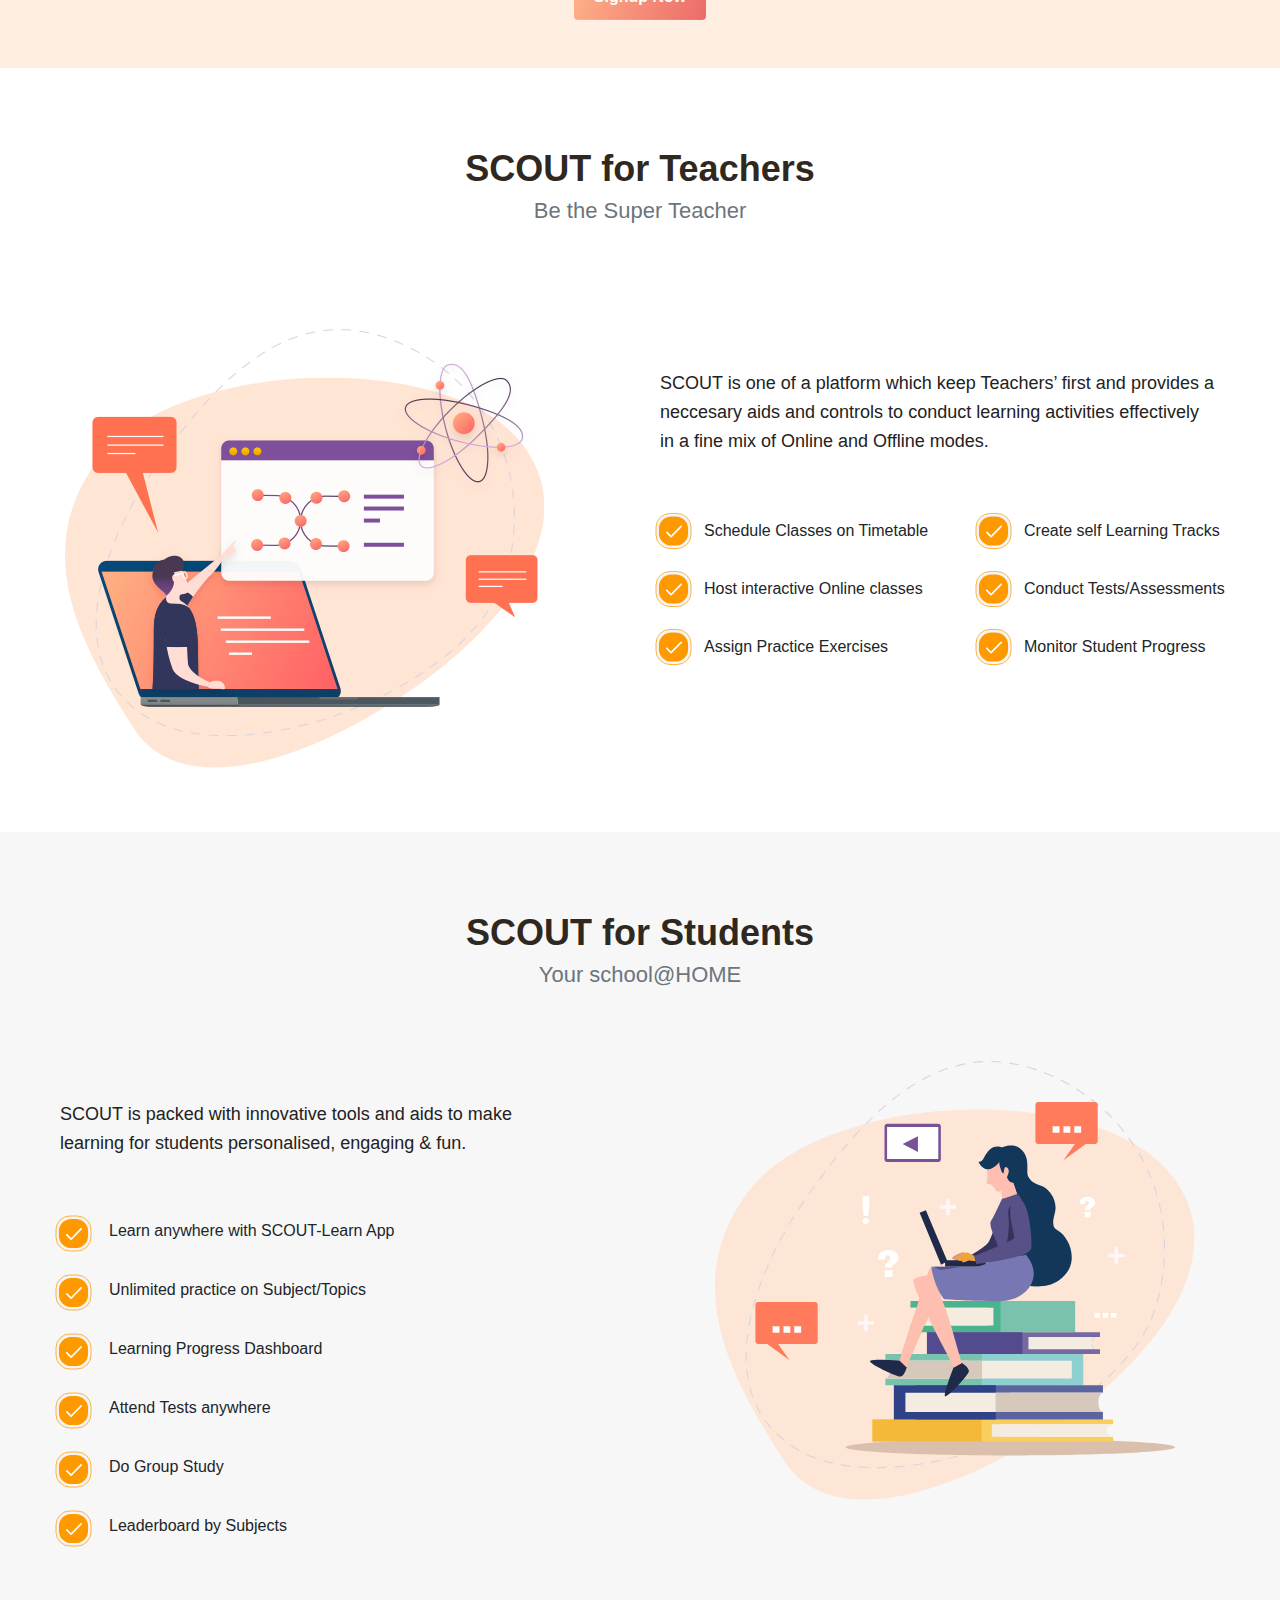
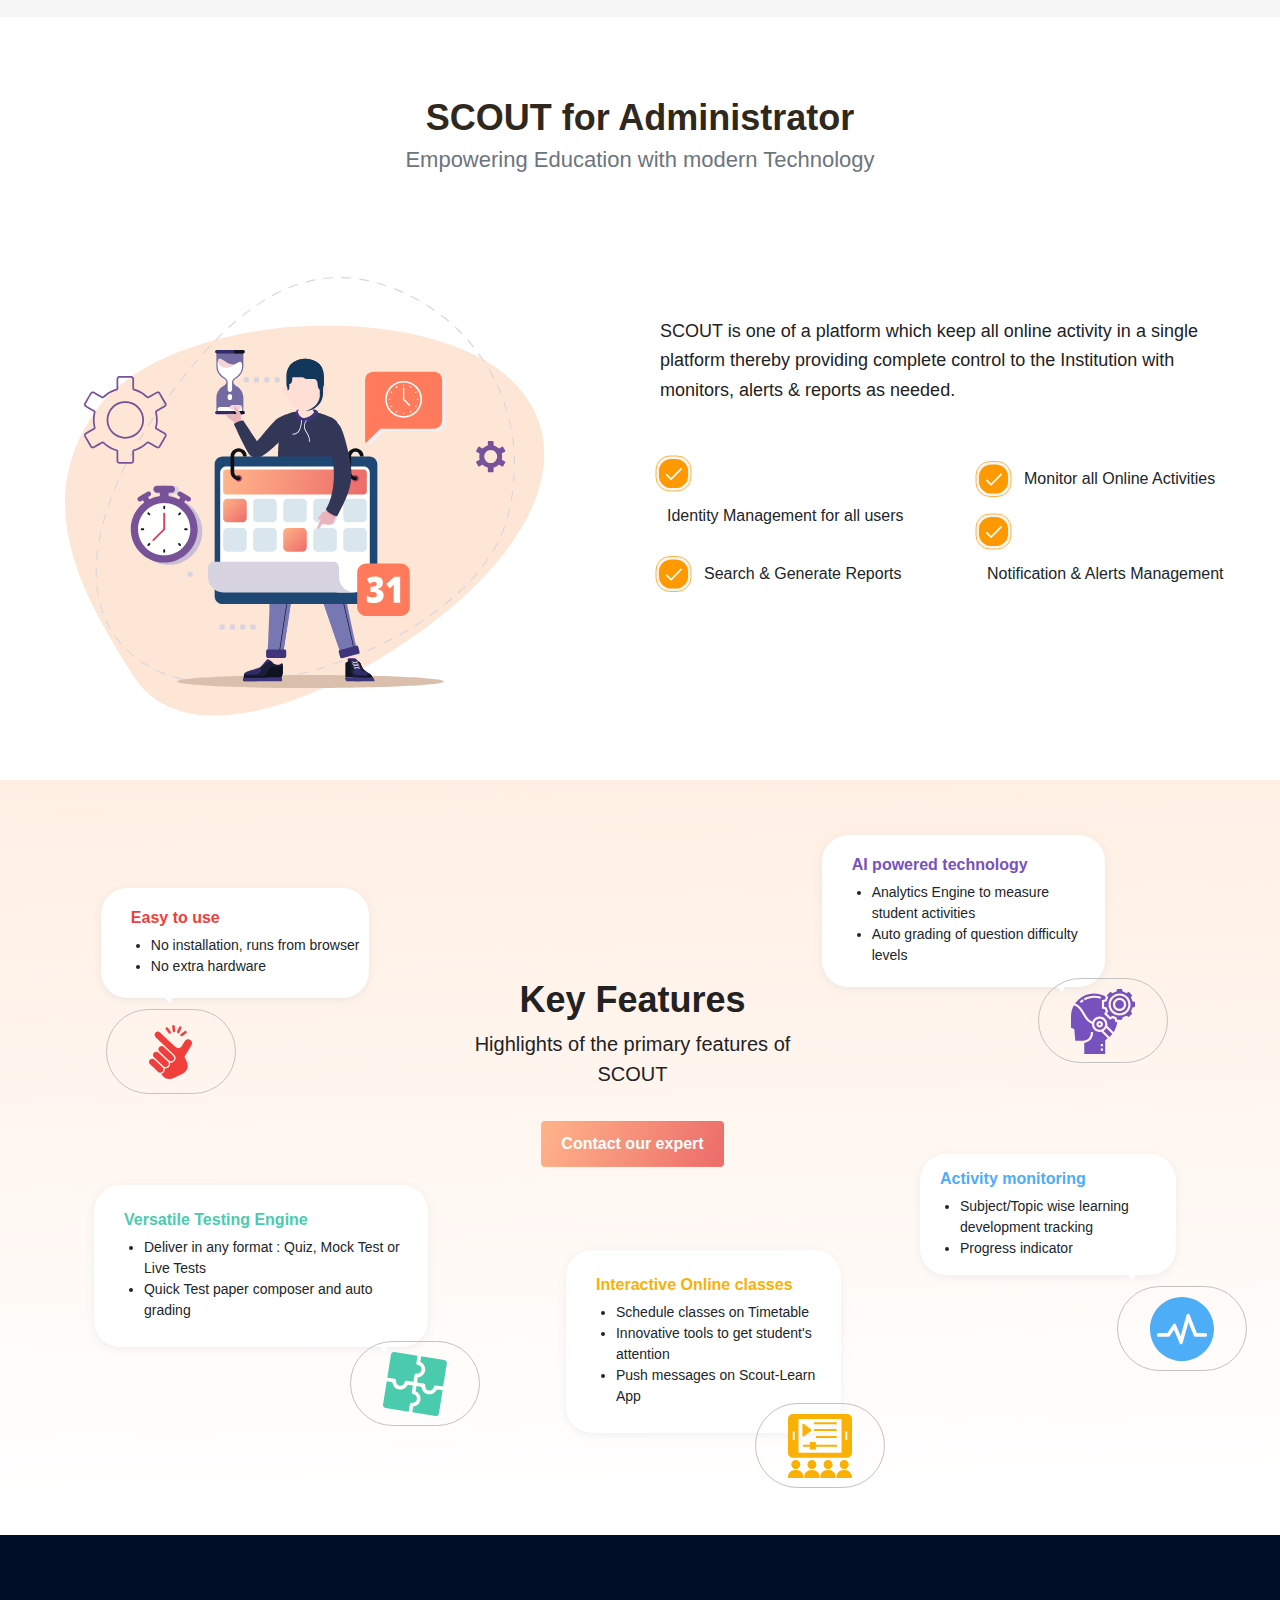
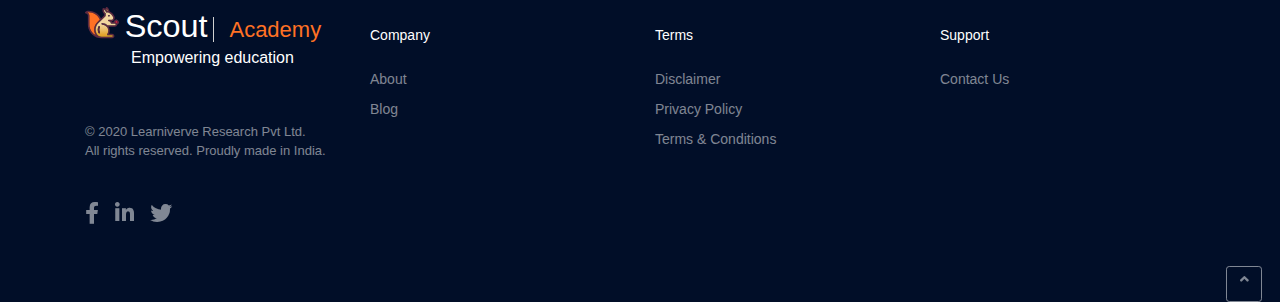
==== commit 78a917cd: "Footer tag added" ====
--- a/index.html
+++ b/index.html
@@ -501,14 +501,14 @@
 
             <div class="col-md-3 col-sm-6 footer-widget" role="complementary">
               <div id="media_image-2" class="widget widget_media_image">
-                <img width="124" height="124" src="./assets/images/footer-logo.svg" class="image" alt="" style="max-width: 100%; height: auto;" sizes="">
+                <img width="124" height="124" src="./assets/images/footer-logo.svg" class="logo" alt="" style="max-width: 100%; height: auto;" sizes="">
                 <div class="footer-brand-name">Academy</div>
               </div>
-              <div class="text-white text-center"> Empowering education</div>
+              <p class="text-white text-center">Empowering education</p>
               <div id="text-2" class="widget widget_text">
                 <div class="textwidget">
                   <p>&nbsp;</p>
-                  <p>© 2019 Learniverve Research Pvt Ltd.<br>
+                  <p>© 2020 Learniverve Research Pvt Ltd.<br>
                     All rights reserved. Proudly made in India.</p>
                 </div>
               </div>
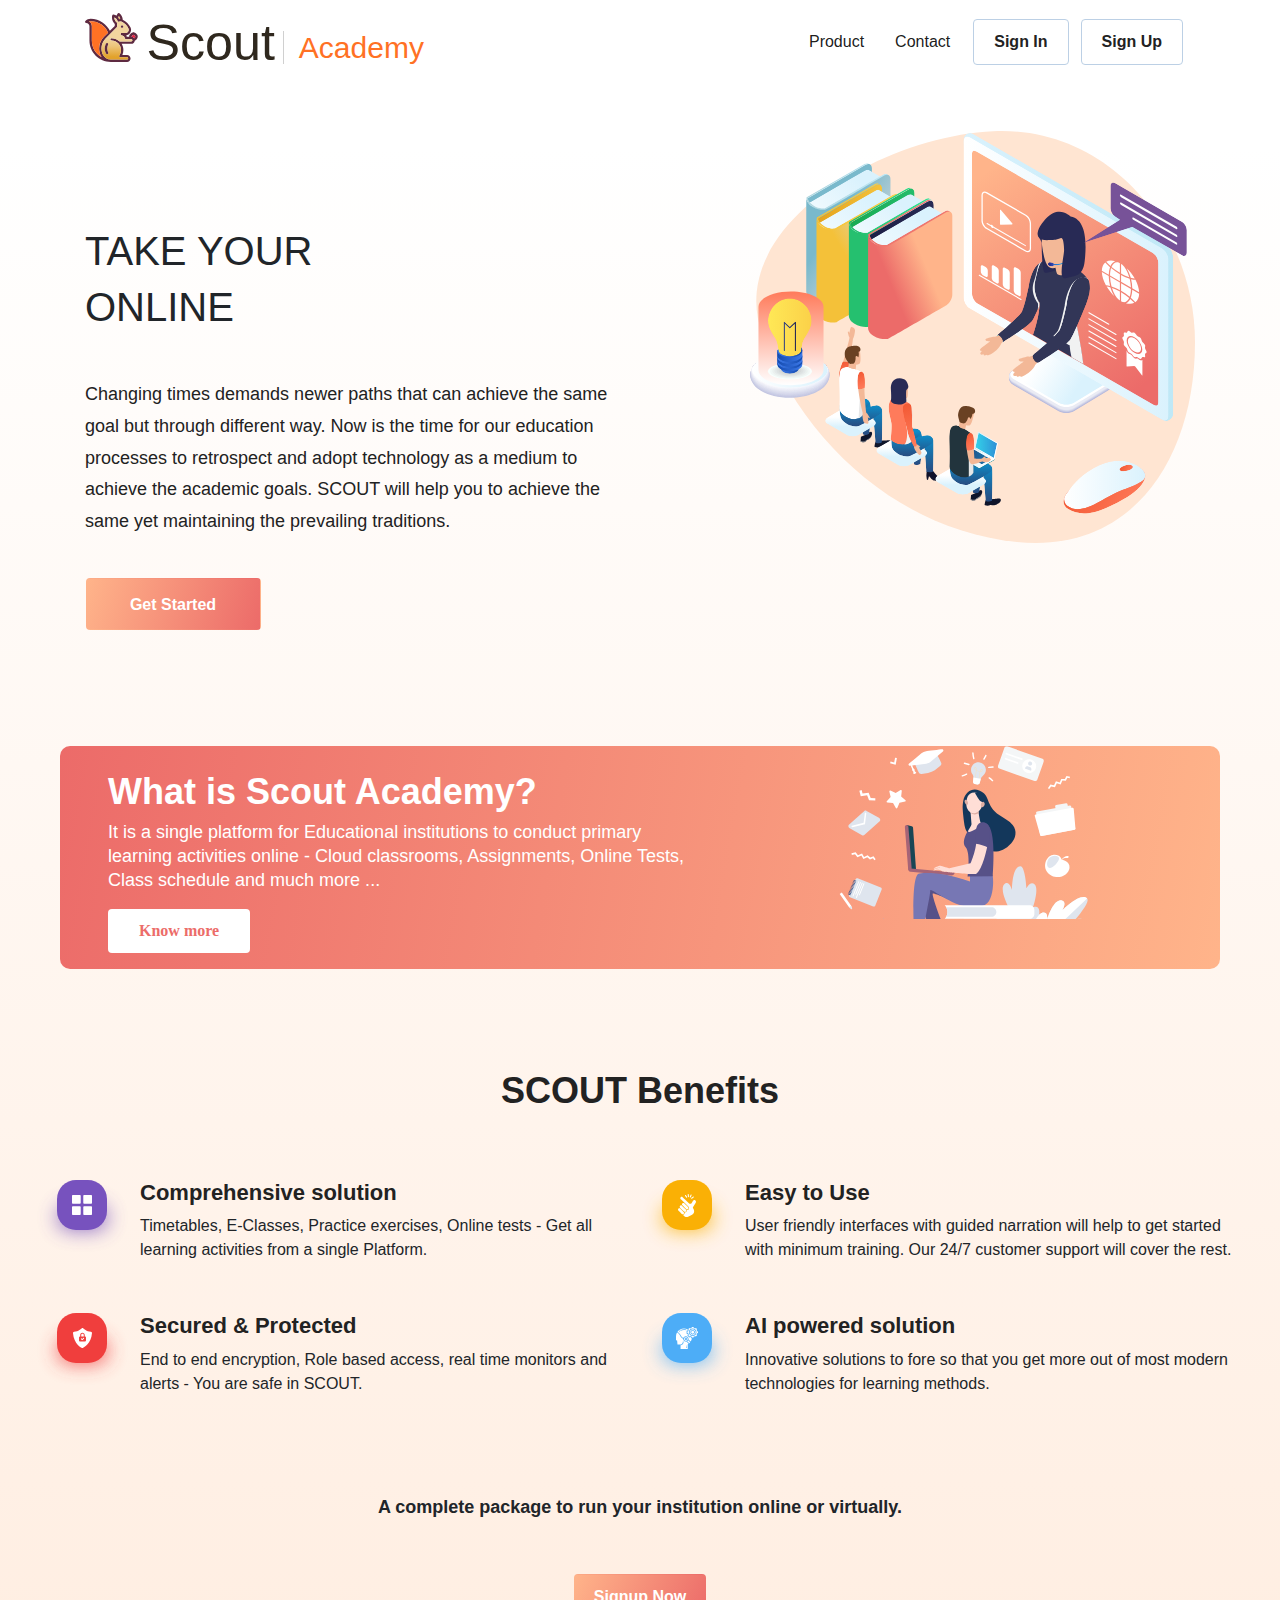
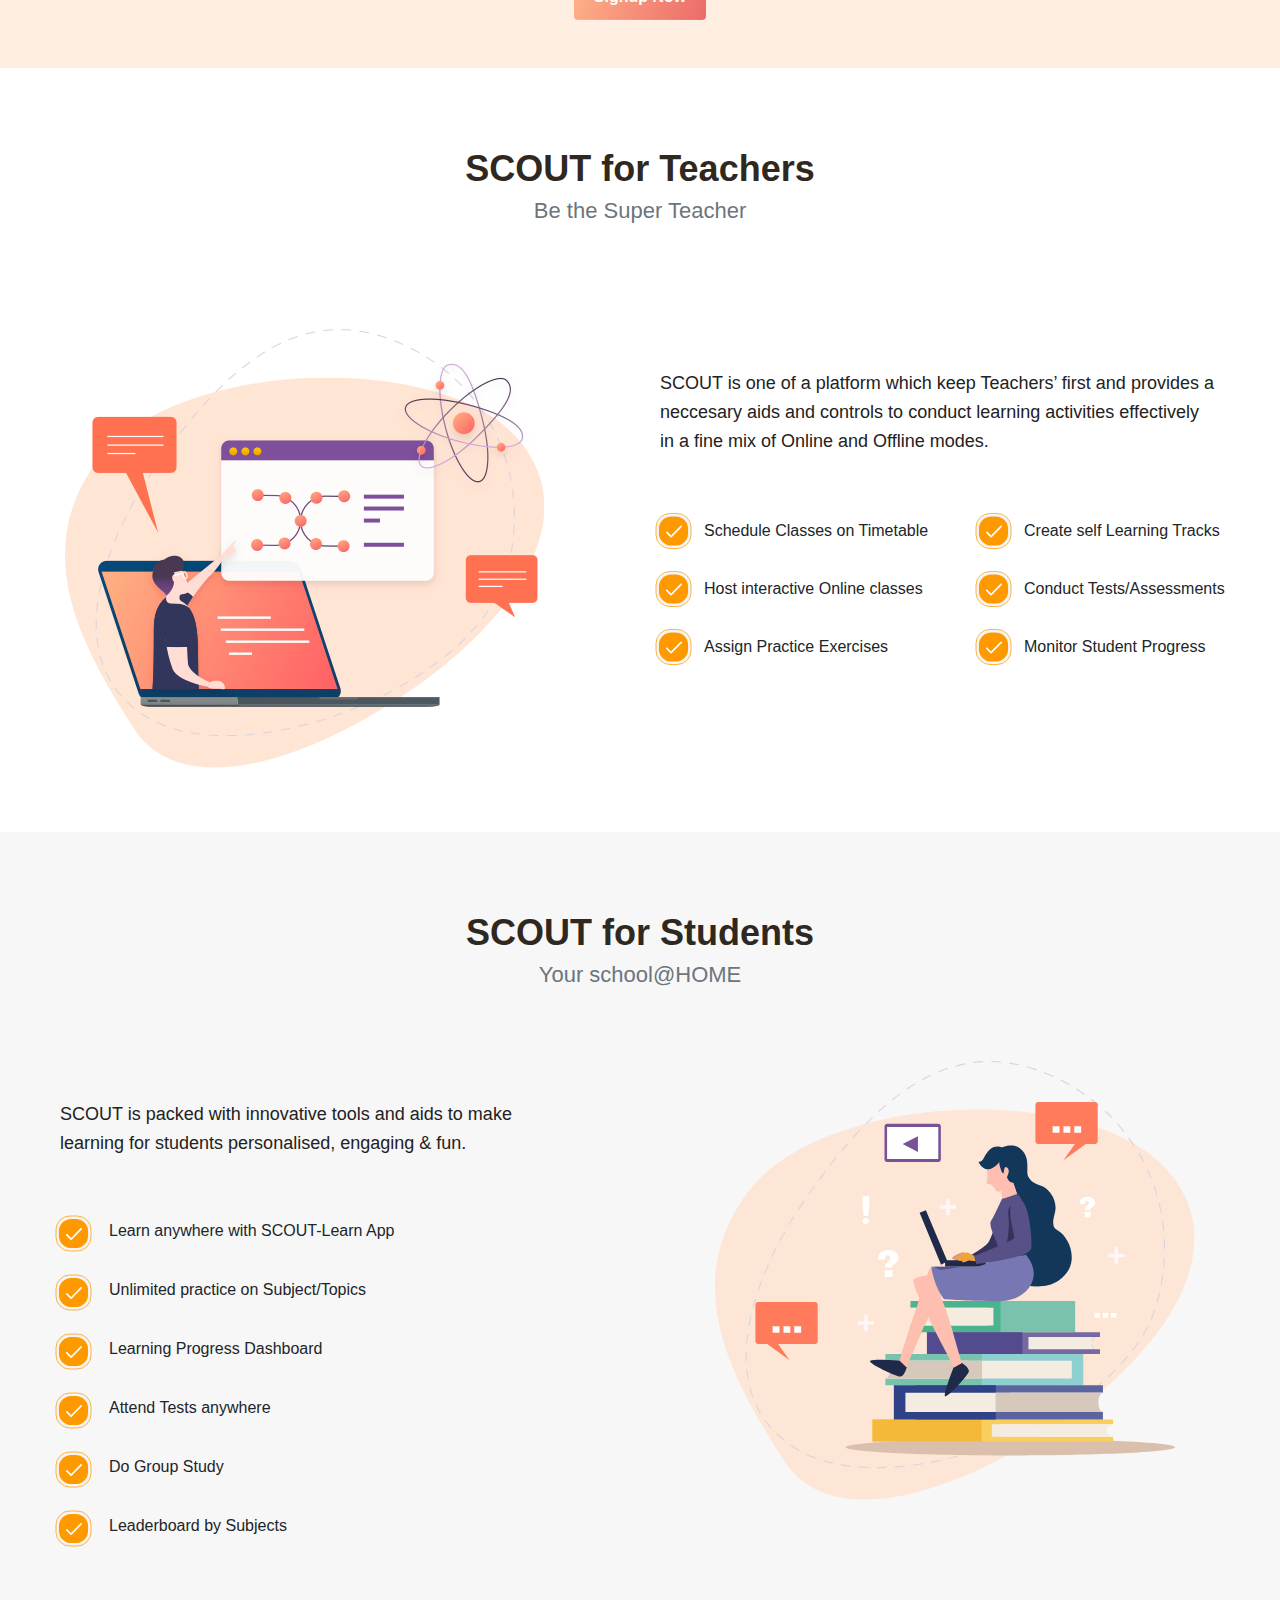
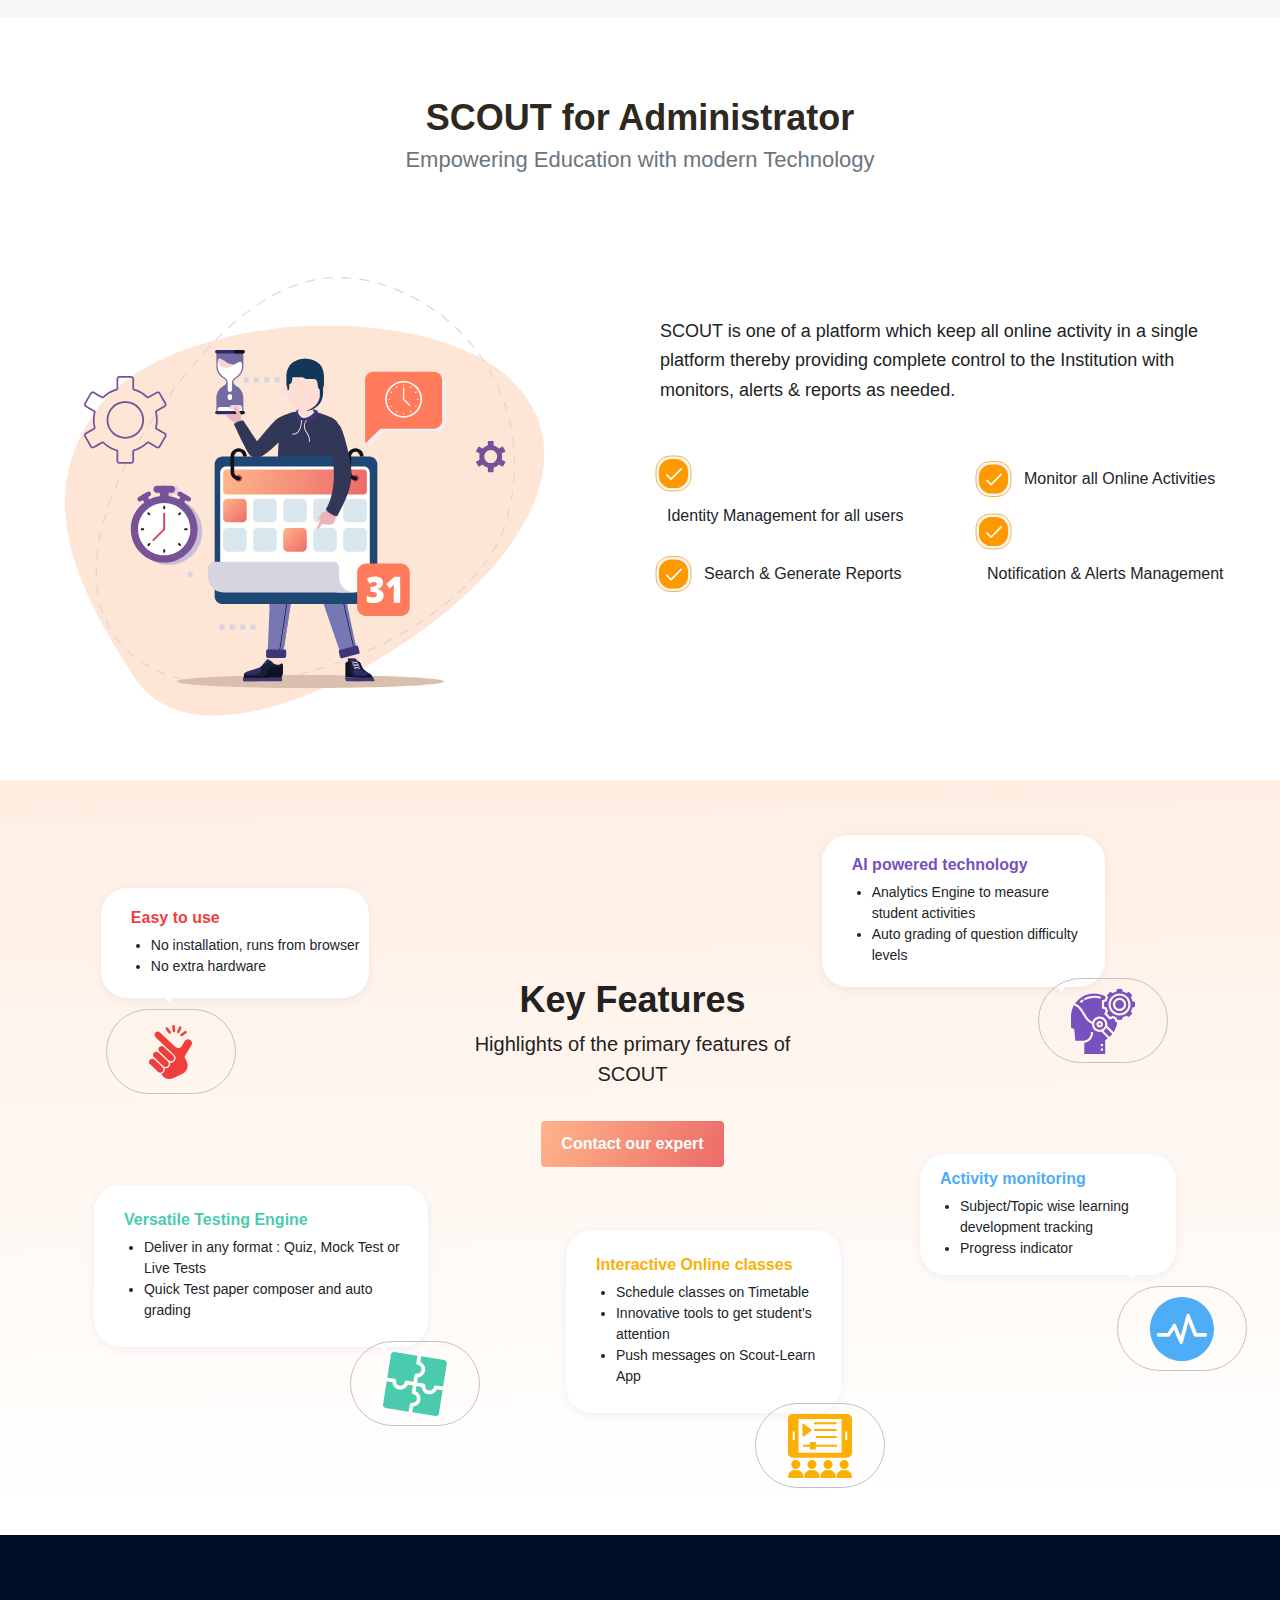
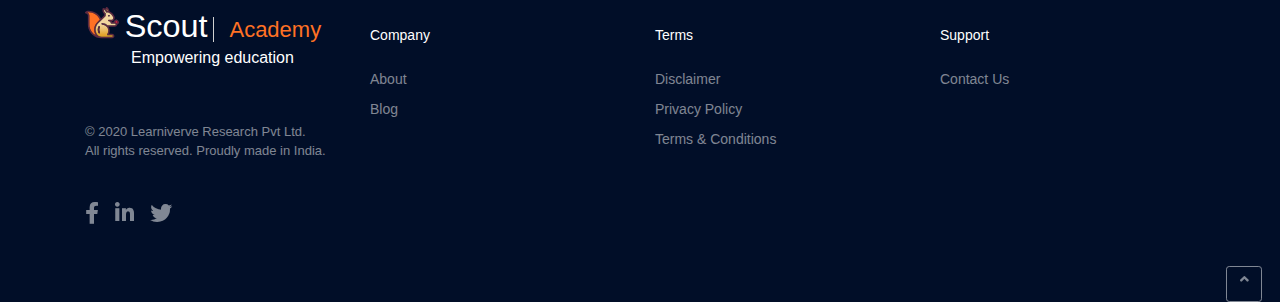
==== commit 0ccba292: "Lonk changed" ====
--- a/index.html
+++ b/index.html
@@ -21,7 +21,7 @@
 </head>
 
 <body>
-  <div class="container-fluide" contact.html>
+  <div class="container-fluide">
     <!-- <nav section start> -->
     <nav class=" navbar navbar-expand-md navbar-light bg-white sticky-top " id="navbar-example2">
       <div class="container">
@@ -36,7 +36,7 @@
         <div class="collapse navbar-collapse justify-content-end" id="navbarSupportedContent">
           <ul class="navbar-nav text-right">
             <li class="nav-item active">
-              <a class="nav-link" href="#">Product</a>
+              <a class="nav-link" href="#product">Product</a>
             </li>
             <!-- <li class="nav-item active">
               <a class="nav-link" href="#">Pricing</a>
@@ -45,8 +45,8 @@
               <a class="nav-link" href="contact.html">Contact</a>
             </li>
           </ul>
-          <button class="btn btn-sign-in navbar-btn">Sign In</button>
-          <button class="btn btn-sign-up navbar-btn">Sign Up</button>
+          <a href="https://app.scoutlive.in/" class="btn btn-sign-in navbar-btn">Sign In</a>
+          <a href="https://app.scoutlive.in/signup" class="btn btn-sign-in navbar-btn">Sign Up</a>
         </div>
       </div>
     </nav>
@@ -82,9 +82,9 @@
 
               </br>
               <div class="row video-link pb-5">
-                <button class="btn btn-started navbar-btn ml-3">Get Started</button>
-                <img class="play-btn" src="./assets/images/play.svg" alt="...">
-                <a class="orange-text pl-3 pt-3" href="#">Watch the Video</a>
+                <a href="https://app.scoutlive.in/signup" style="padding-top: 14px;" class="btn btn-started navbar-btn ml-3">Get Started</a>
+                <!-- <img class="play-btn" src="./assets/images/play.svg" alt="..."> -->
+                <!-- <a class="orange-text pl-3 pt-3" href="#">Watch the Video</a> -->
               </div>
             </div>
 
@@ -102,7 +102,7 @@
               It is a single platform for Educational institutions to conduct primary learning activities online - Cloud classrooms, Assignments, Online Tests, Class schedule and much more ...
             </div>
             <div class=" btn-know-more pl-5 pt-3 pb-2">
-              <button class="btn btn-pricing ">Know more</button>
+              <a href="https://scoutlive.in/about-us/" class="btn btn-pricing ">Know more</a>
             </div>
           </div>
           <div class="col-sm-5 col-md-5  work-image">
@@ -160,12 +160,12 @@
         <h5 class="one-liner">A complete package to run your institution online or virtually.</h5>
       </div>
       <div class="pt-5 pb-5 text-center">
-        <button class="btn btn-sign-up border-right-0">Signup Now</button>
+        <a href="https://app.scoutlive.in/signup" class="btn btn-sign-up border-right-0">Signup Now</a>
       </div>
     </section>
     <!-- <end of intro> -->
     <!-- <start of scout for teachers> -->
-    <section class="scout-for-teacher p-t-5 w-100 p-b-5">
+    <section id="product" name="product" class="scout-for-teacher p-t-5 w-100 p-b-5">
       <h2 class="section-headline">SCOUT for Teachers</h2>
       <h2 class="text-center text-muted tagline">Be the Super Teacher</h2>
       <div class="align-center pt-5">
--- a/assets/css/style.css
+++ b/assets/css/style.css
@@ -180,9 +180,9 @@
   font-weight: 600;
 }
 
-.video-link a {
+/* .video-link a {
   color: #ff9900;
-}
+} */
 
 .w-100 {
   width: 100%
@@ -514,7 +514,7 @@
   box-shadow: 0 2px 8px 0 rgba(86, 117, 146, 0.1);
   background-color: #ffffff;
   position: absolute;
-  top: 250px;
+  top: 230px;
   left: 35%;
   padding: 10px;
 }
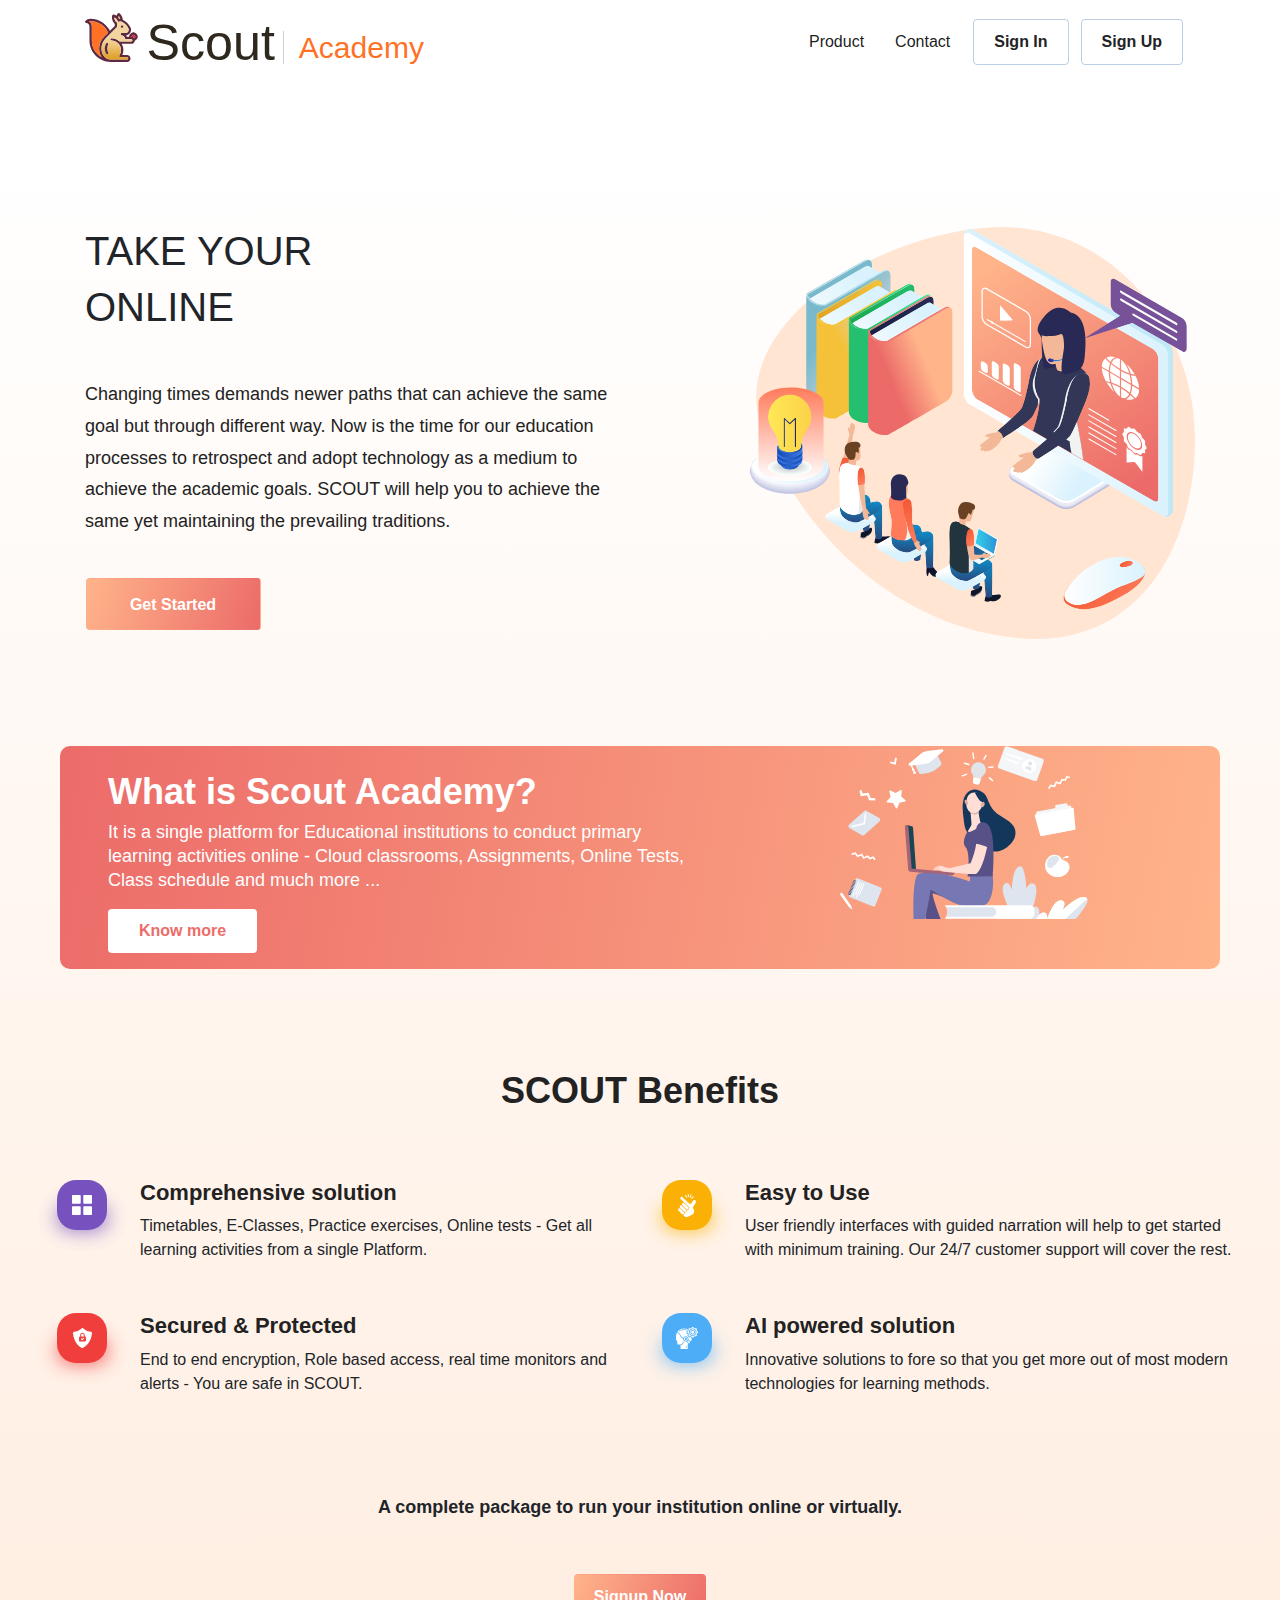
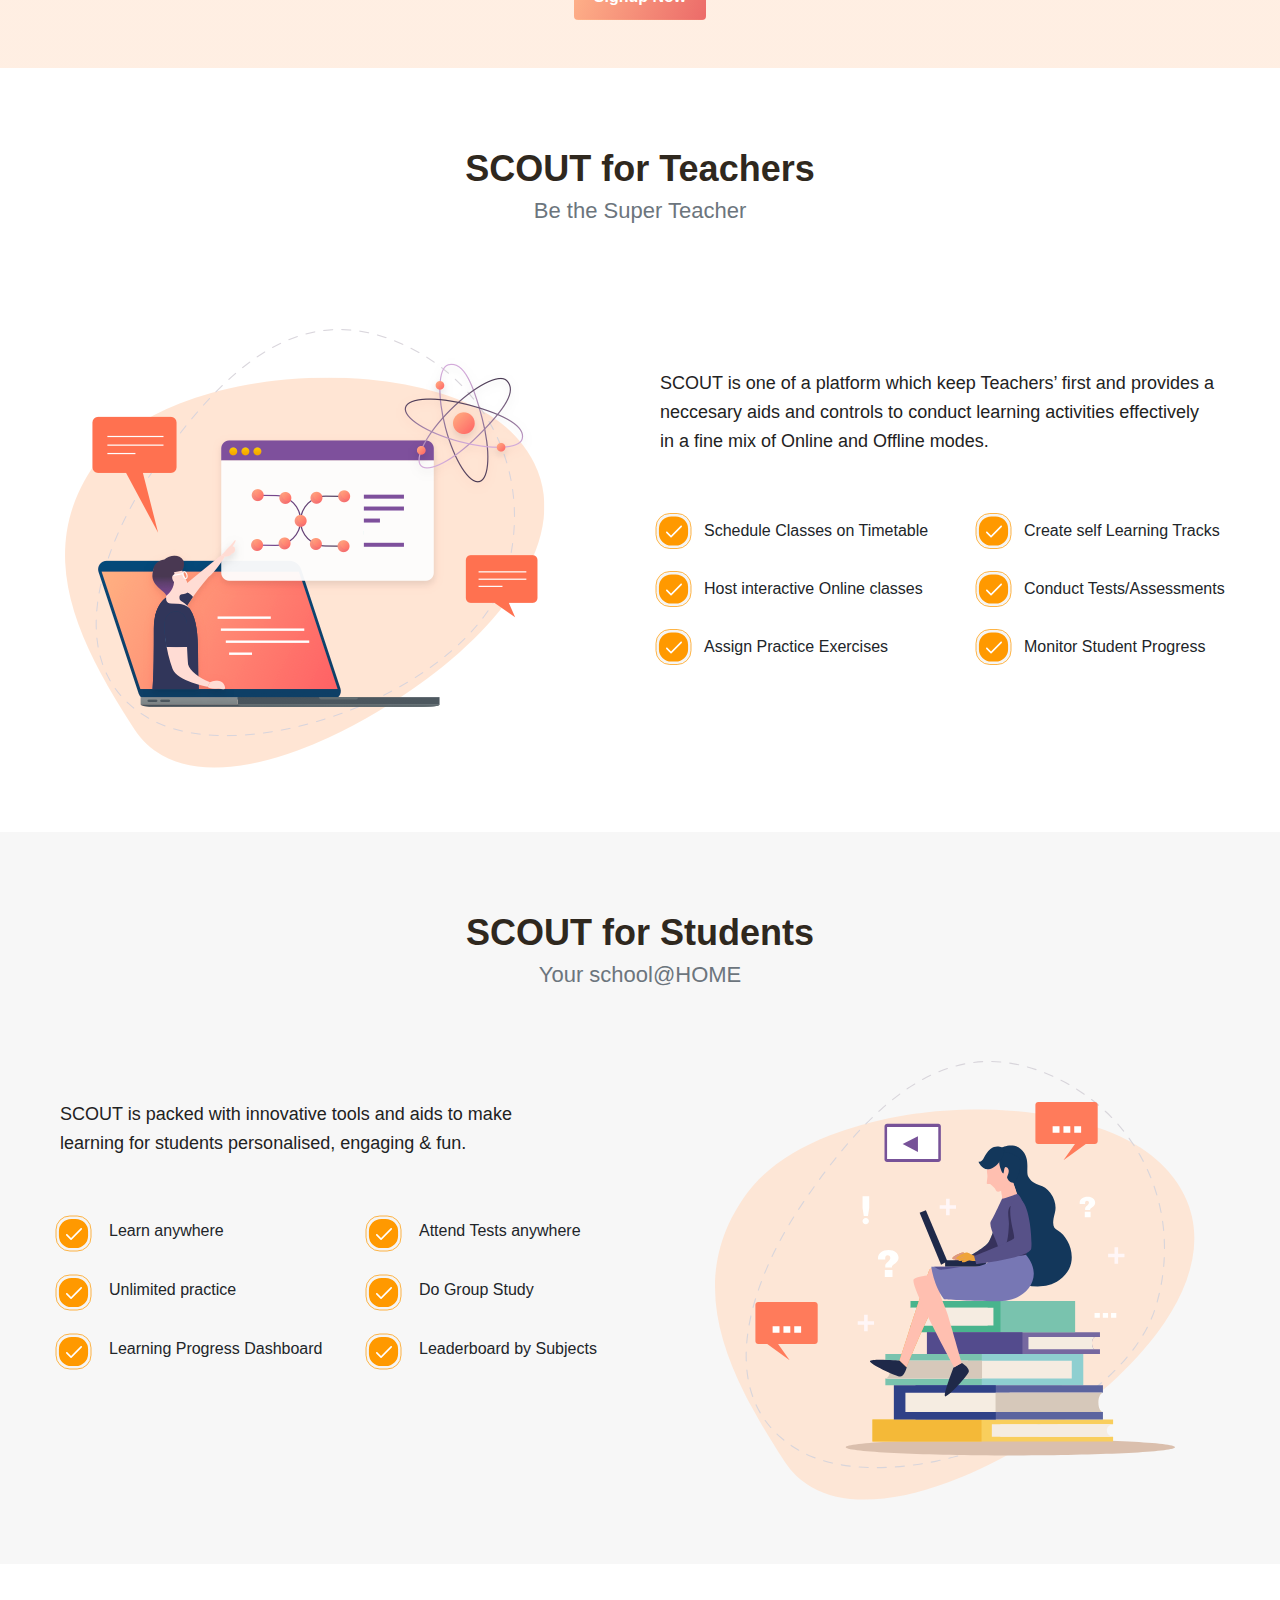
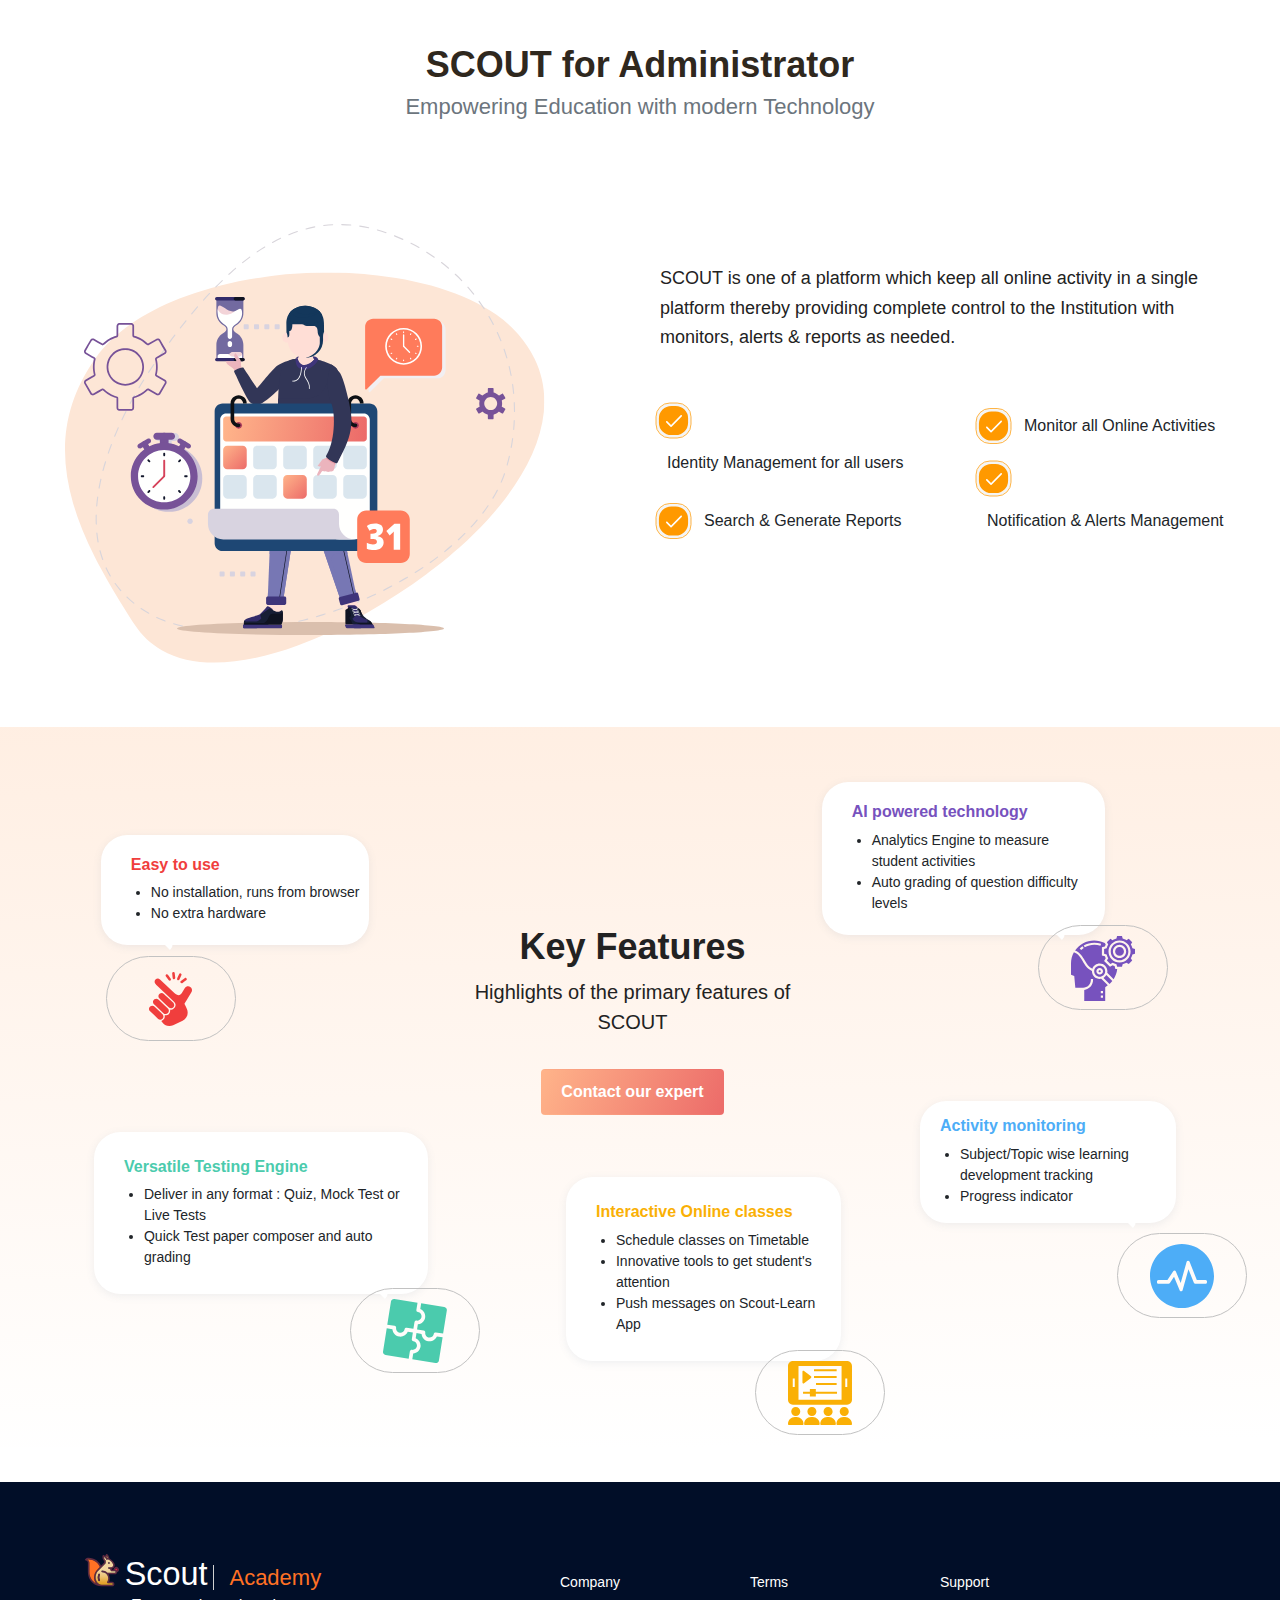
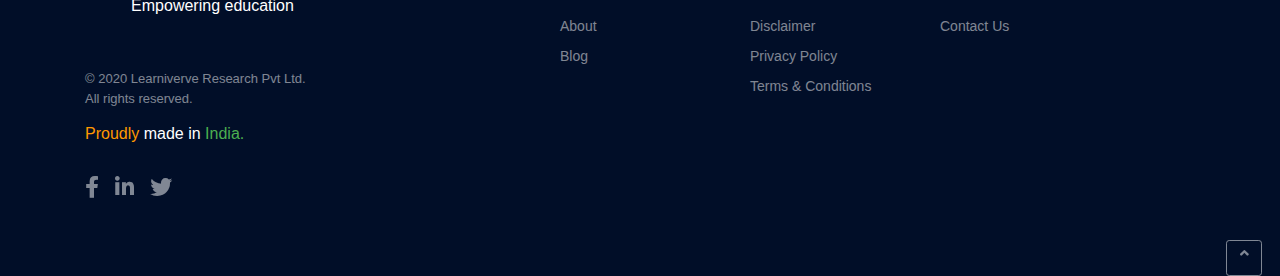
==== commit 73effd2f: "Footer design fixed" ====
--- a/index.html
+++ b/index.html
@@ -90,7 +90,9 @@
 
           </div>
           <div class="col-sm-12 col-md-5 ">
-            <img class="w-100" src="./assets/images/intro.svg" alt="...">
+            <div class="mt-md-5 pt-5">
+              <img class="w-100" src="./assets/images/intro.svg" alt="...">
+            </div>
           </div>
         </div>
       </div>
@@ -235,21 +237,21 @@
             </div>
 
             <div class="row">
-              <div class="col-sm-12 col-md-8">
-                <div class="row text-center features">
-                  <img src="./assets/images/tick.svg" alt="...">
-                  <div class="student-prop">Learn anywhere with SCOUT-Learn App</div>
-                </div>
-                <div class="row text-center features">
-                  <img src="./assets/images/tick.svg" alt="...">
-                  <div class="student-prop">Unlimited practice on Subject/Topics</div>
+              <div class="col-sm-12 col-md-6">
+                <div class="row text-center features">
+                  <img src="./assets/images/tick.svg" alt="...">
+                  <div class="student-prop">Learn anywhere</div>
+                </div>
+                <div class="row text-center features">
+                  <img src="./assets/images/tick.svg" alt="...">
+                  <div class="student-prop">Unlimited practice</div>
                 </div>
                 <div class="row text-center features">
                   <img src="./assets/images/tick.svg" alt="...">
                   <div class="student-prop">Learning Progress Dashboard</div>
                 </div>
               </div>
-              <div class="col-sm-12 col-md-8">
+              <div class="col-sm-12 col-md-6">
                 <div class="row text-center features">
                   <img src="./assets/images/tick.svg" alt="...">
                   <div class="student-prop">Attend Tests anywhere</div>
@@ -509,7 +511,12 @@
                 <div class="textwidget">
                   <p>&nbsp;</p>
                   <p>© 2020 Learniverve Research Pvt Ltd.<br>
-                    All rights reserved. Proudly made in India.</p>
+                    All rights reserved. </p>
+                    <h6 class="proud-indian">
+                      <span>Proudly </span>
+                      <span>made in </span>
+                      <span>India.</span>
+                    </h6>
                 </div>
               </div>
               <div id="shapely-social-2" class="widget shapely-social">
@@ -528,7 +535,7 @@
               </div>
             </div><!-- .widget-area .first -->
 
-            <div class="col-md-3 col-sm-6 footer-widget" role="complementary">
+            <div class="col-md-2 offset-md-2 col-sm-6 footer-widget" role="complementary">
               <div id="nav_menu-3" class="widget widget_nav_menu">
                 <h2 class="widget-title">Company</h2>
                 <div class="menu-company-container">
@@ -540,7 +547,7 @@
               </div>
             </div><!-- .widget-area .second -->
 
-            <div class="col-md-3 col-sm-6 footer-widget" role="complementary">
+            <div class="col-md-2 col-sm-6 footer-widget" role="complementary">
               <div id="nav_menu-6" class="widget widget_nav_menu">
                 <h2 class="widget-title">Terms</h2>
                 <div class="menu-terms-container">
@@ -553,7 +560,7 @@
               </div>
             </div><!-- .widget-area .third -->
 
-            <div class="col-md-3 col-sm-6 footer-widget" role="complementary">
+            <div class="col-md-2 col-sm-6 footer-widget" role="complementary">
               <div id="nav_menu-4" class="widget widget_nav_menu">
                 <h2 class="widget-title">Support</h2>
                 <div class="menu-support-container">
--- a/assets/css/style.css
+++ b/assets/css/style.css
@@ -184,6 +184,10 @@
   color: #ff9900;
 } */
 
+.work-image{
+  align-items: flex-end;
+  .display: flex;
+}
 .w-100 {
   width: 100%
 }
@@ -231,7 +235,7 @@
 .btn-pricing {
   /* height: 44px; */
   padding: 12px 30px;
-  font-family: OpenSans;
+  /* font-family: OpenSans; */
   font-size: 16px;
   font-weight: bold;
   font-stretch: normal;
@@ -955,3 +959,13 @@
     padding-left: 15px;
     border-left: 1px solid #d0d0d0;
 }
+
+.proud-indian  span:nth-child(1){
+    color: #ff9800 !important;
+}
+.proud-indian  span:nth-child(2){
+    color: #FFF !important;
+}
+.proud-indian  span:nth-child(3){
+    color: #4CAF50 !important;
+}
